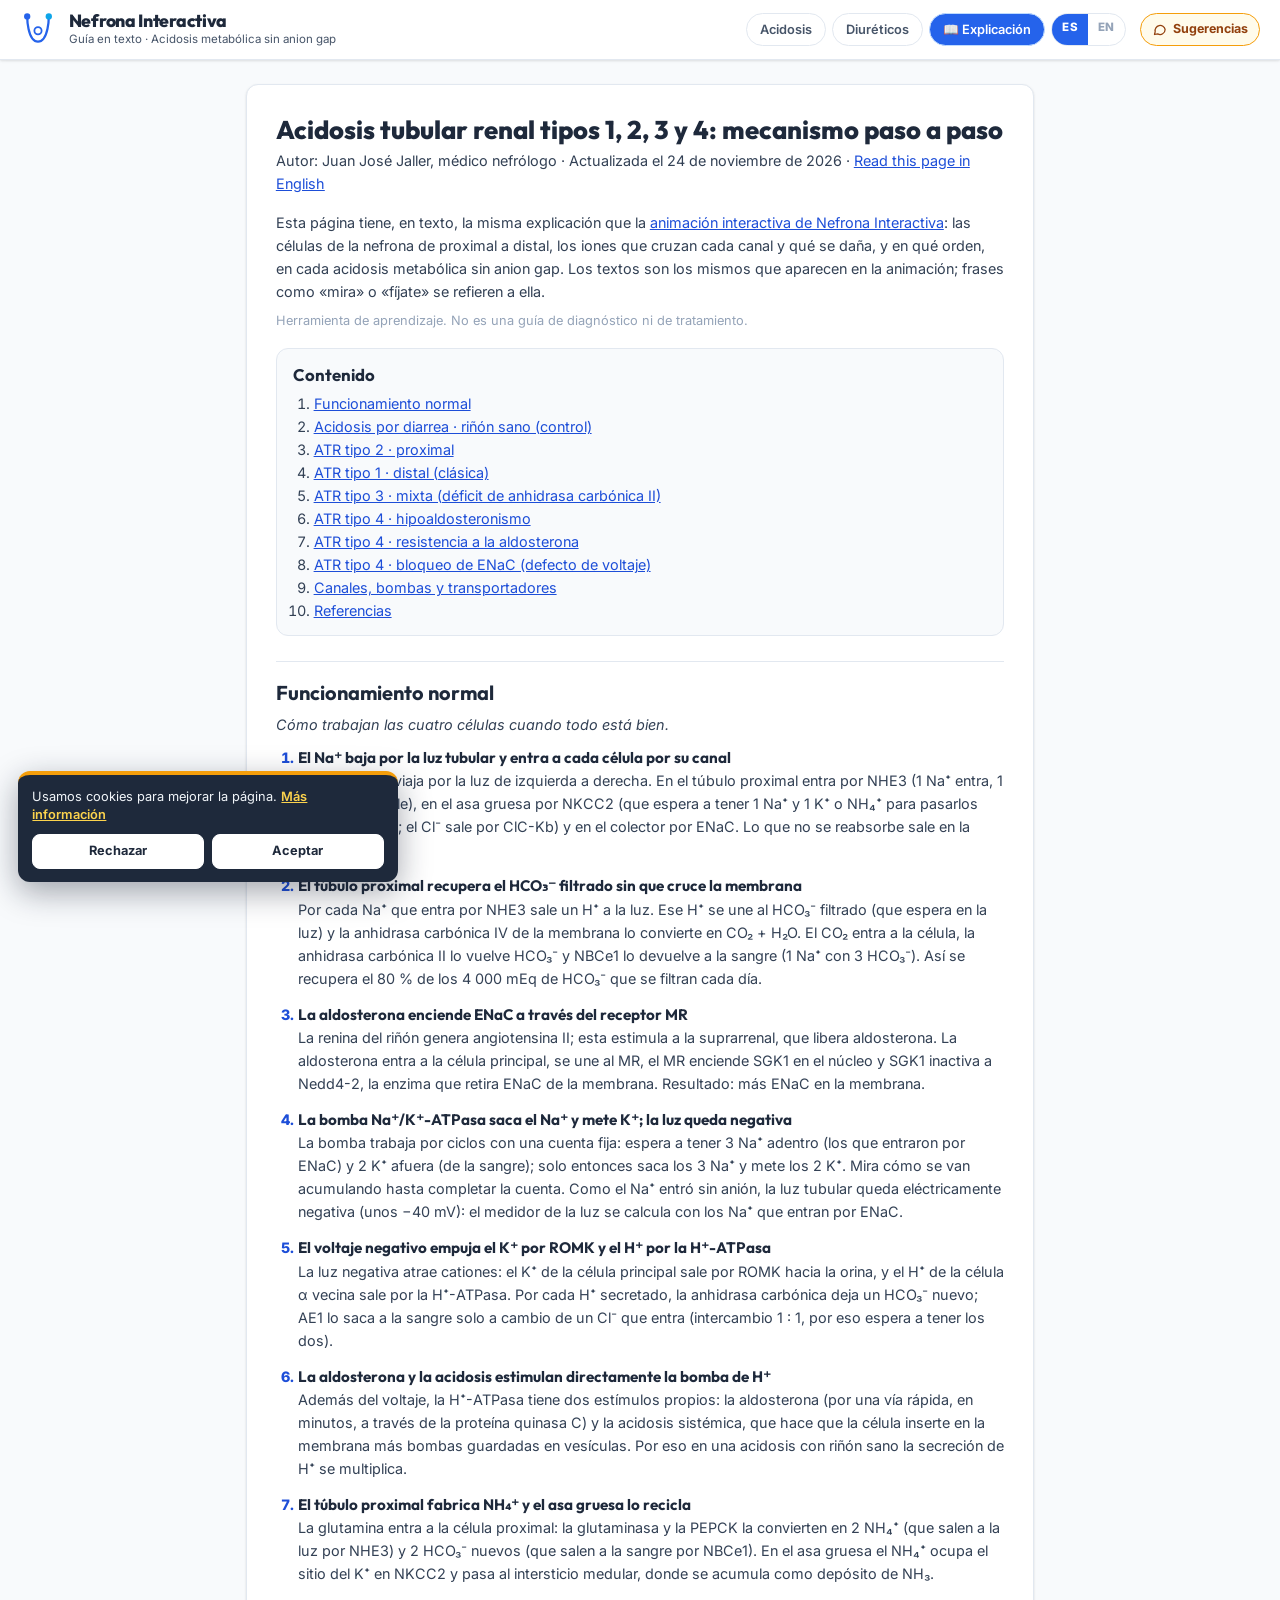
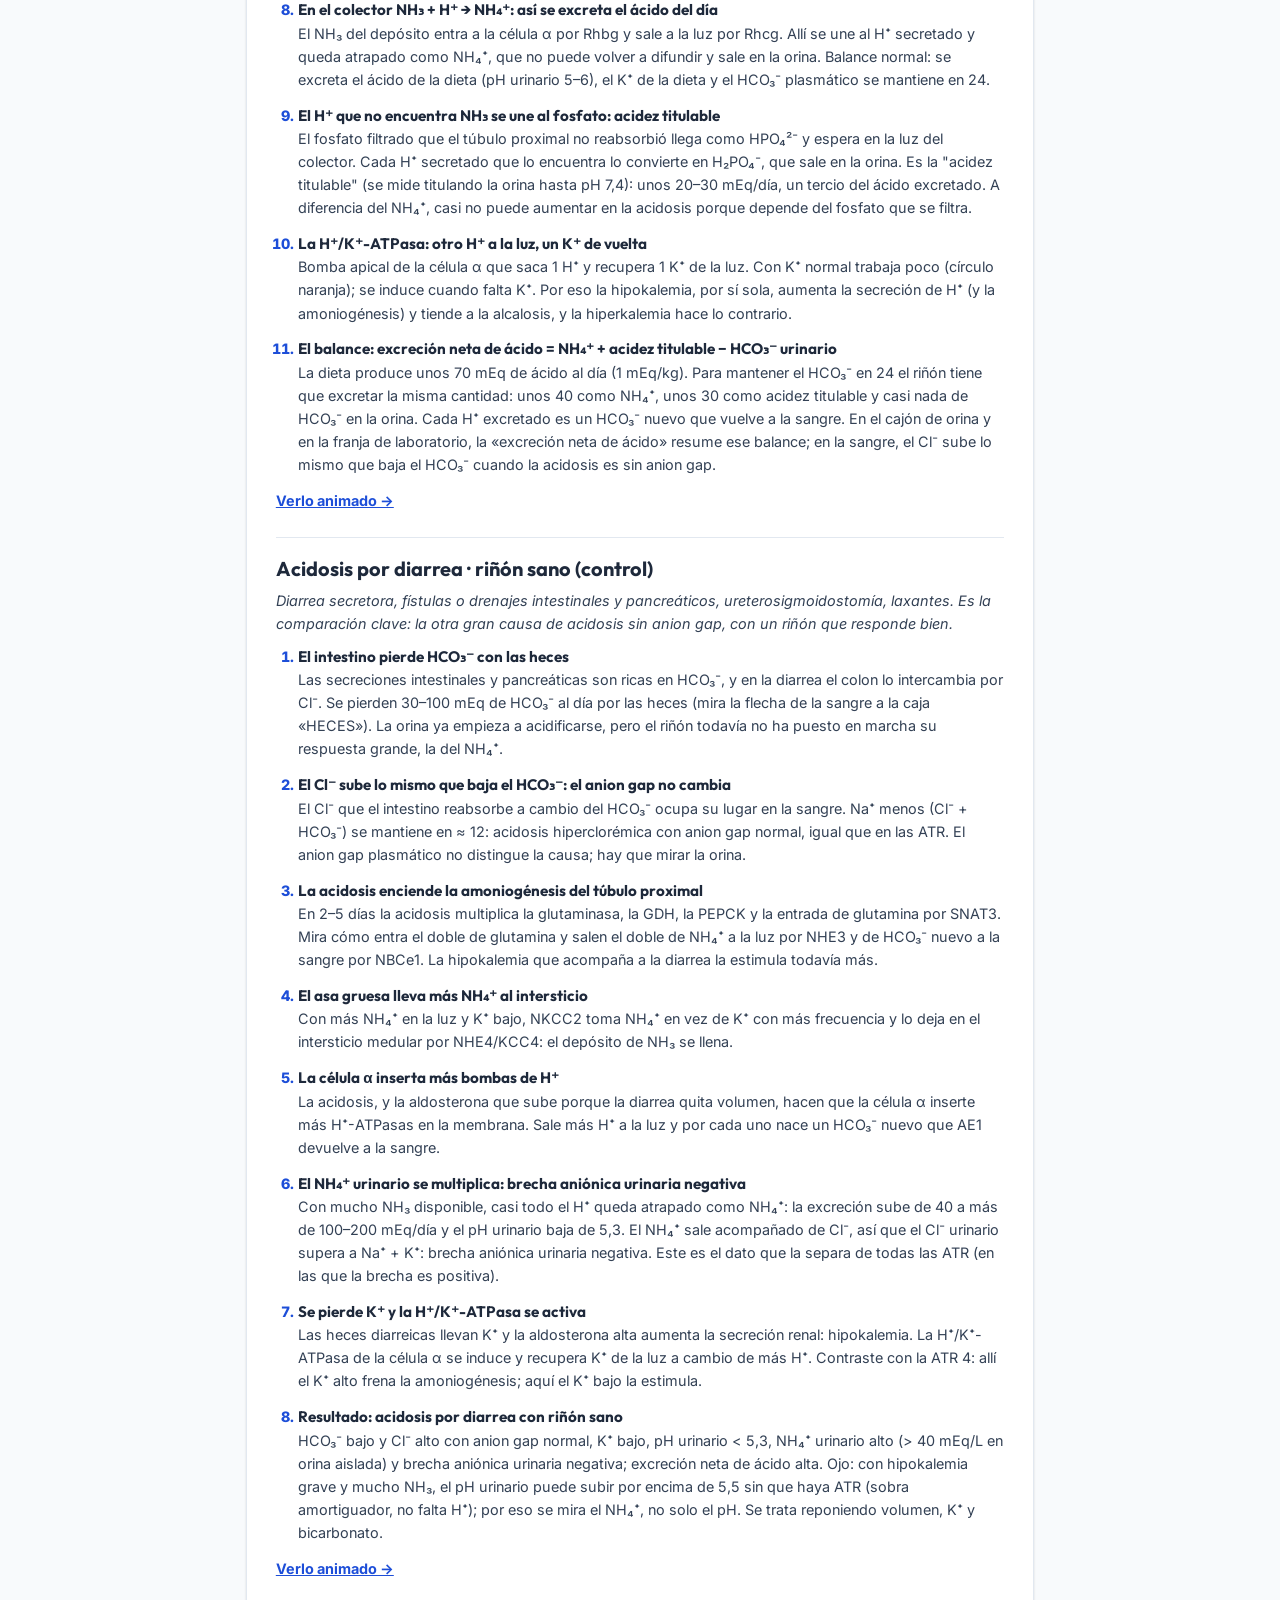
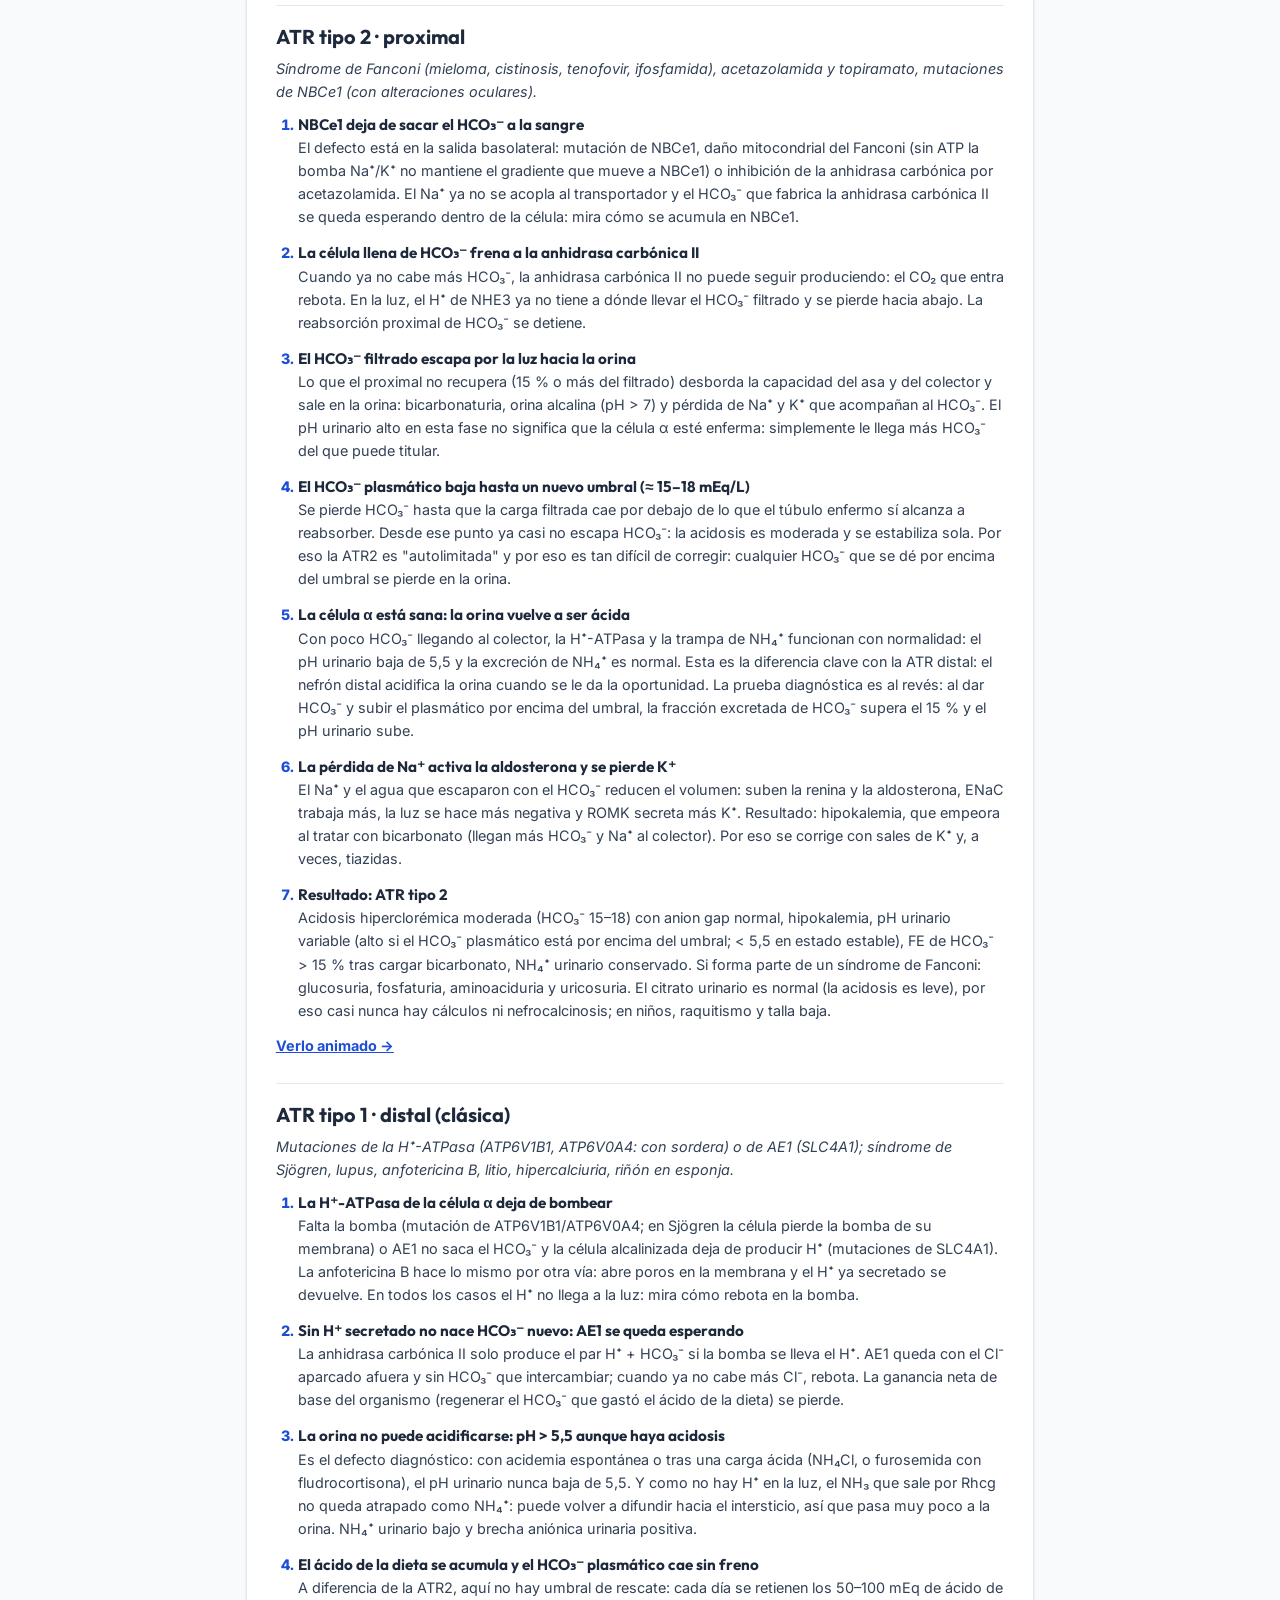
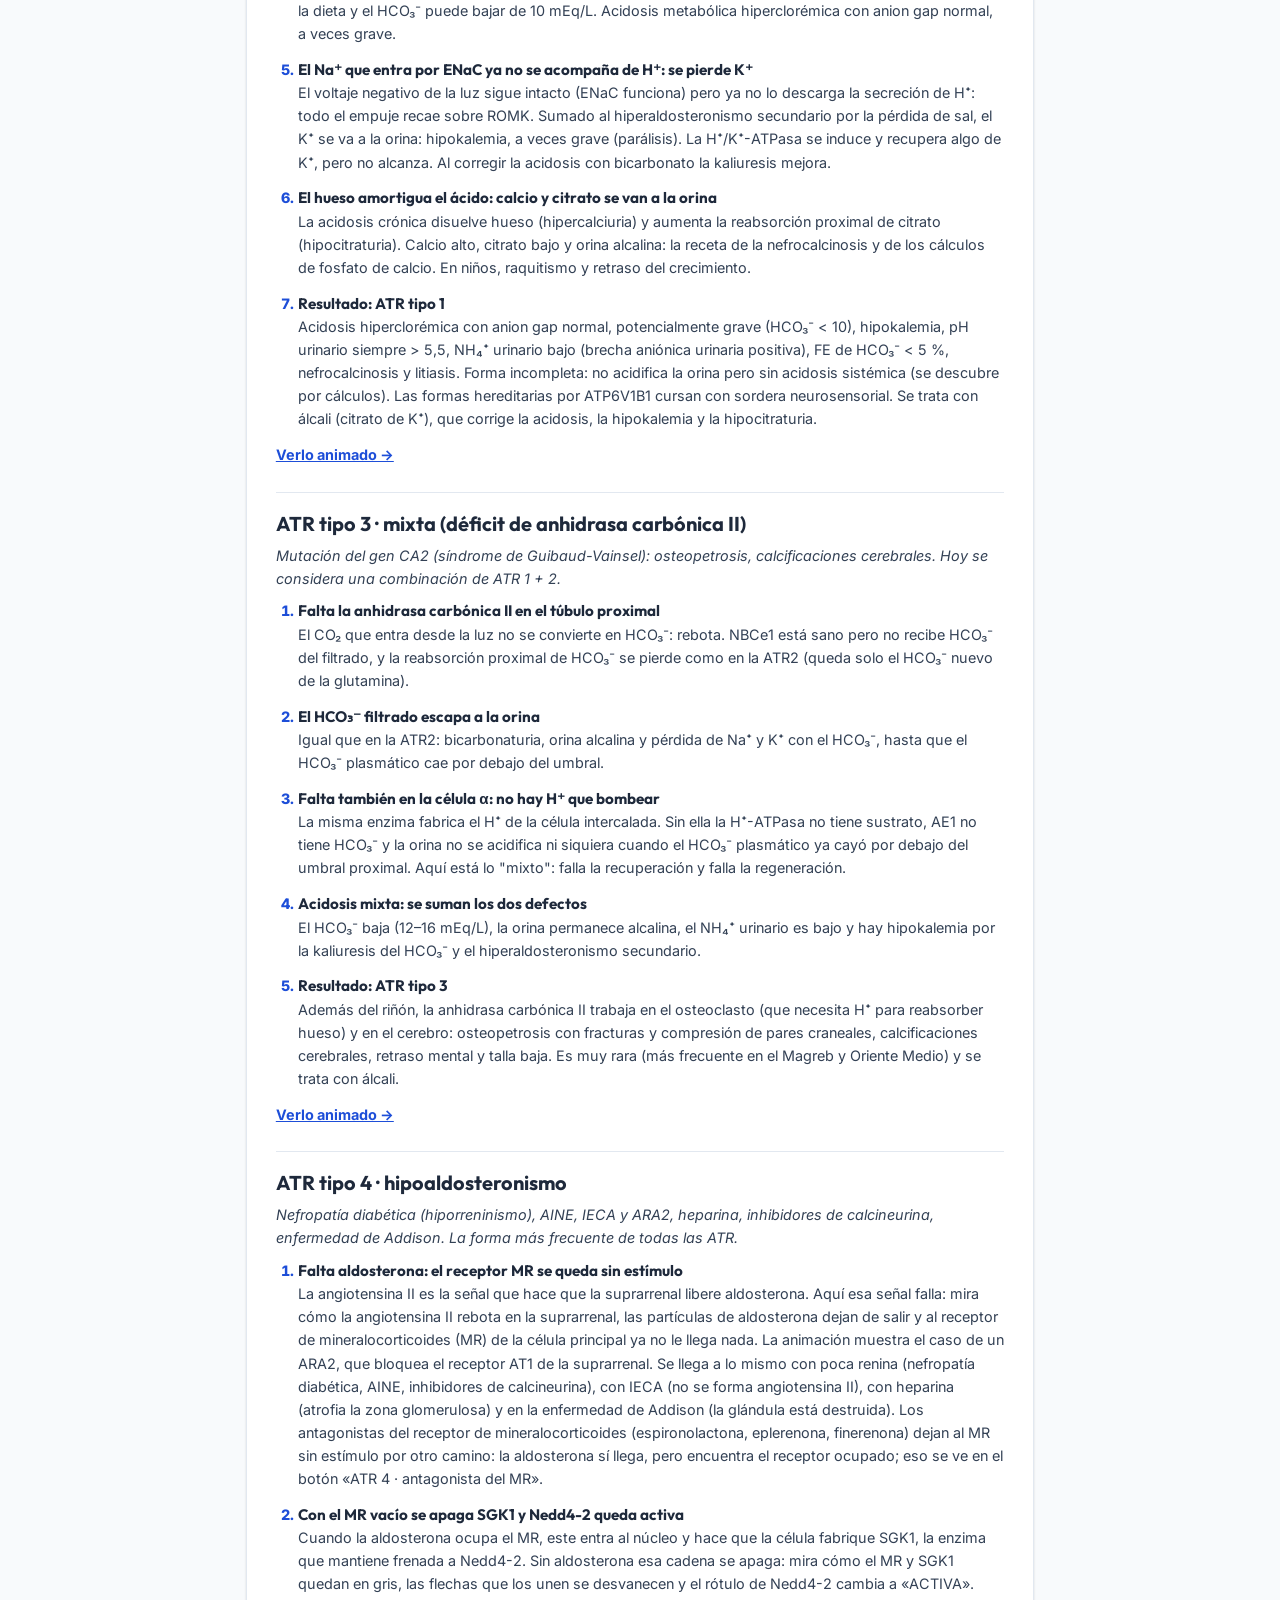
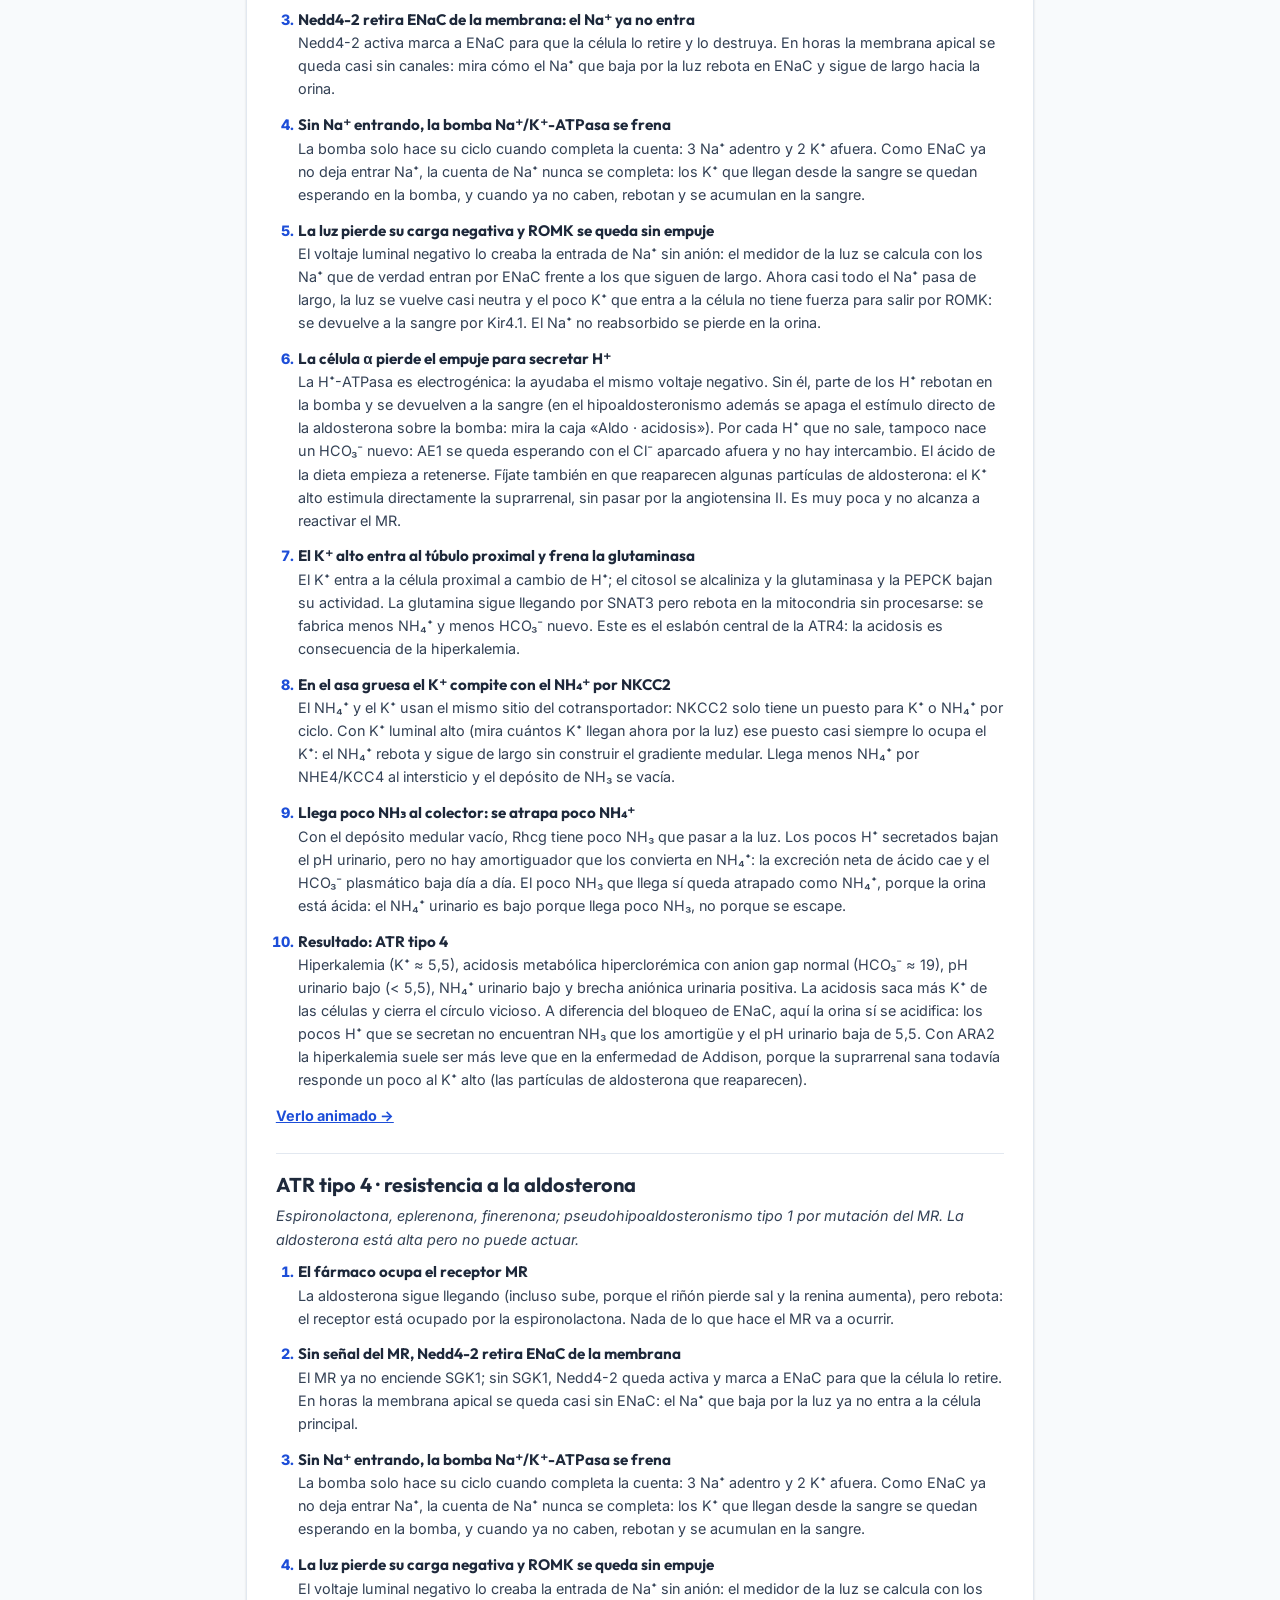
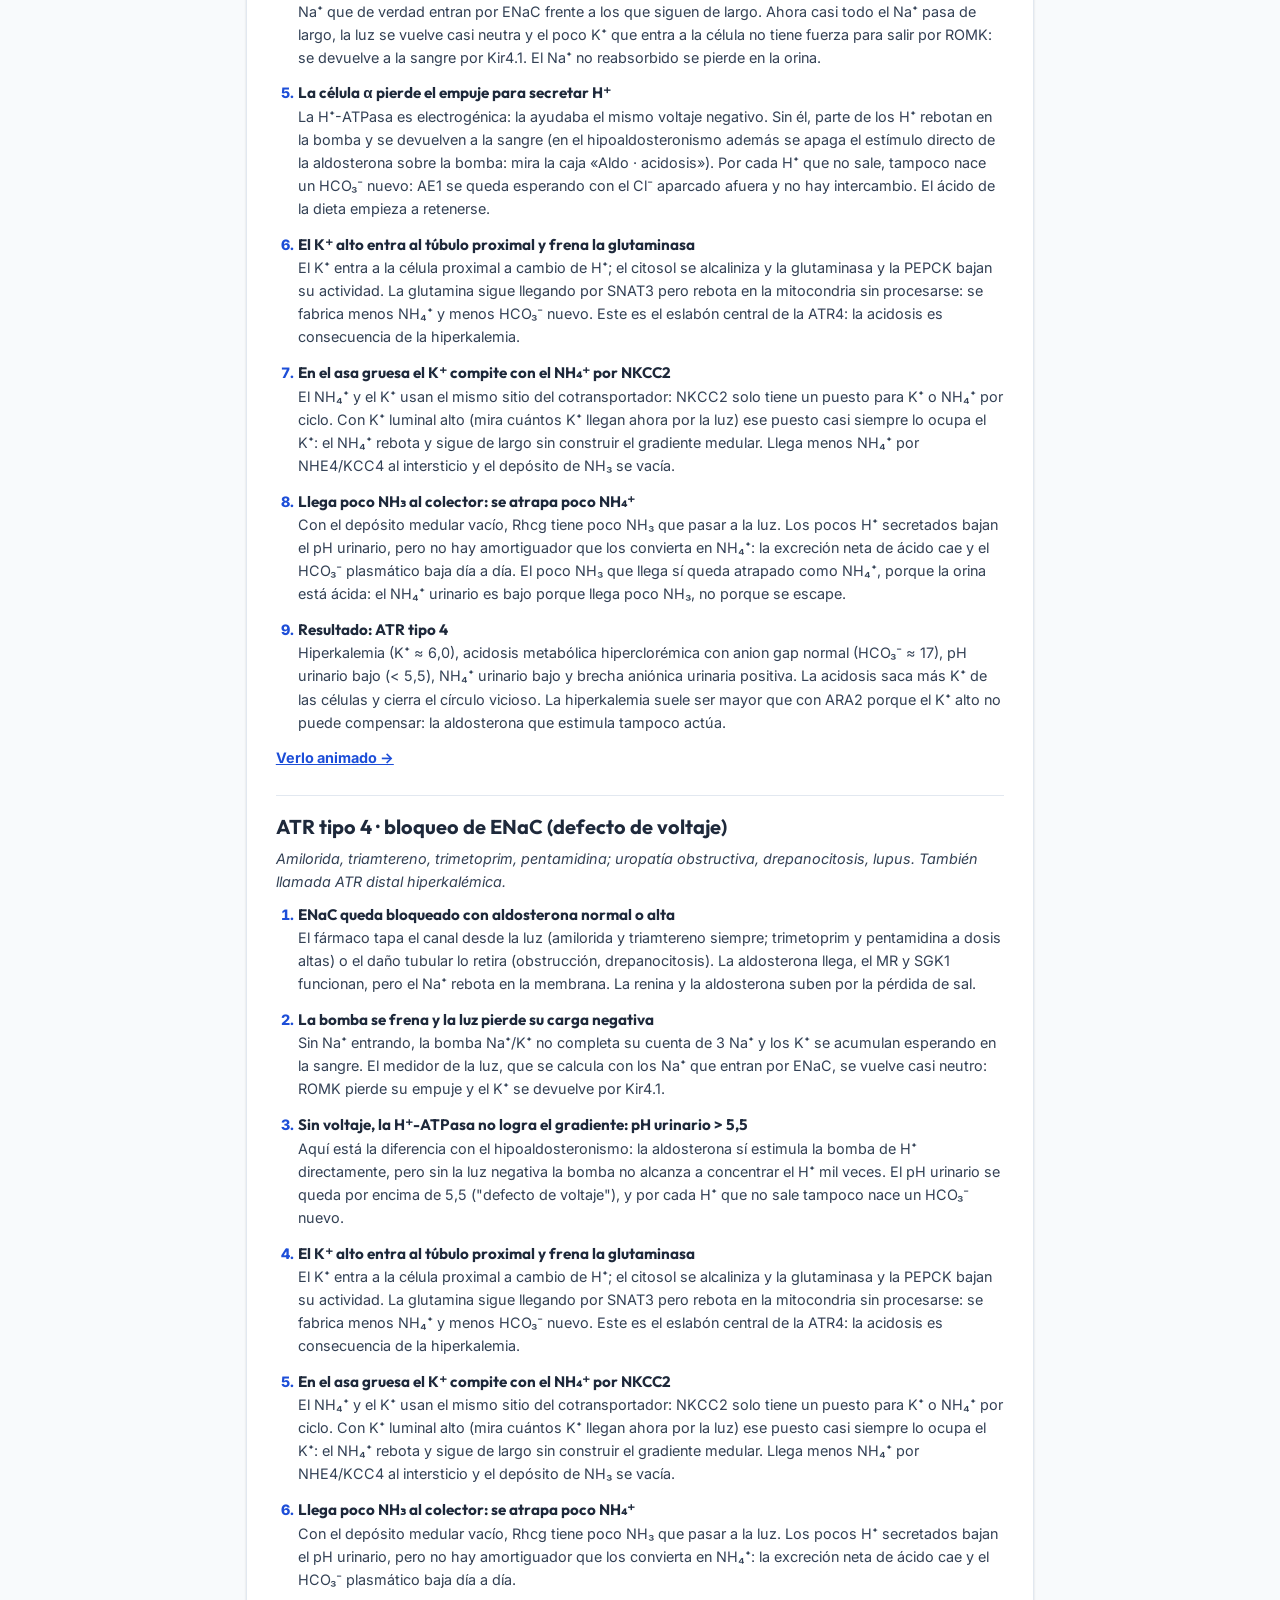
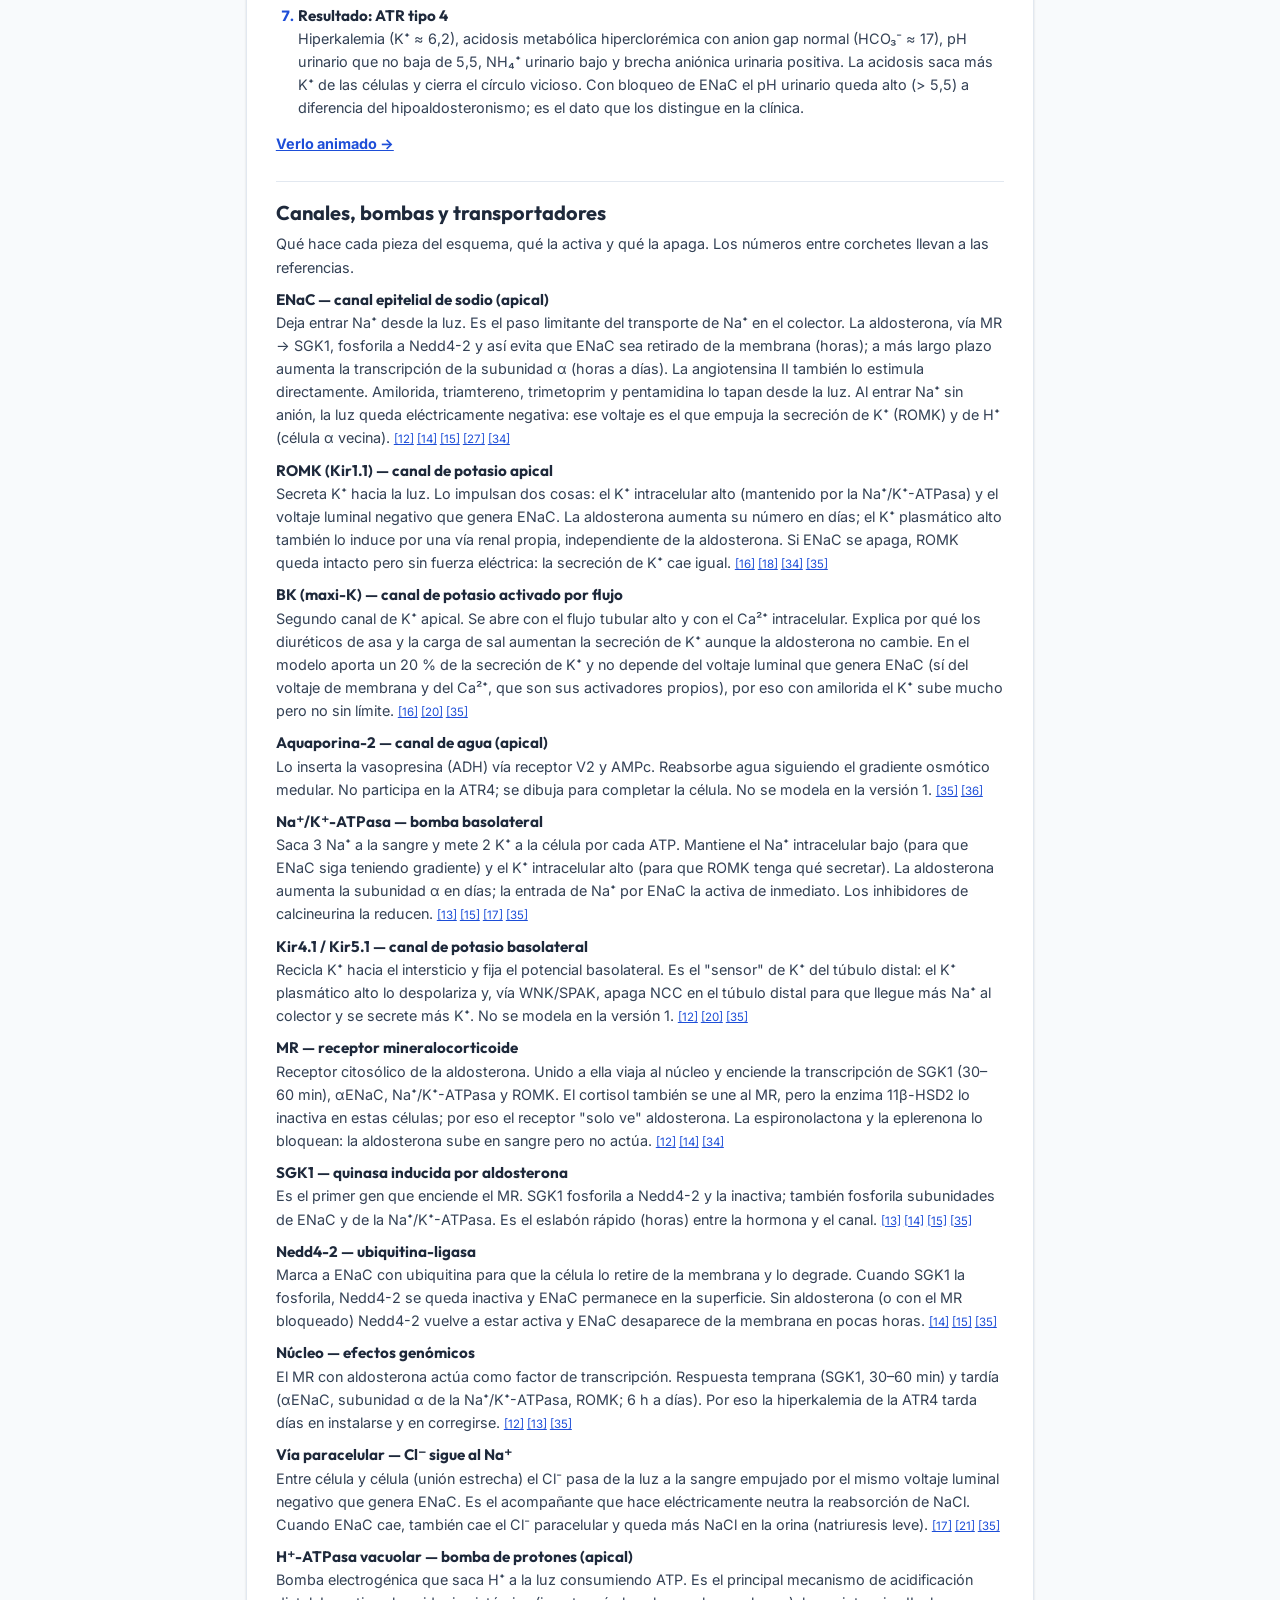
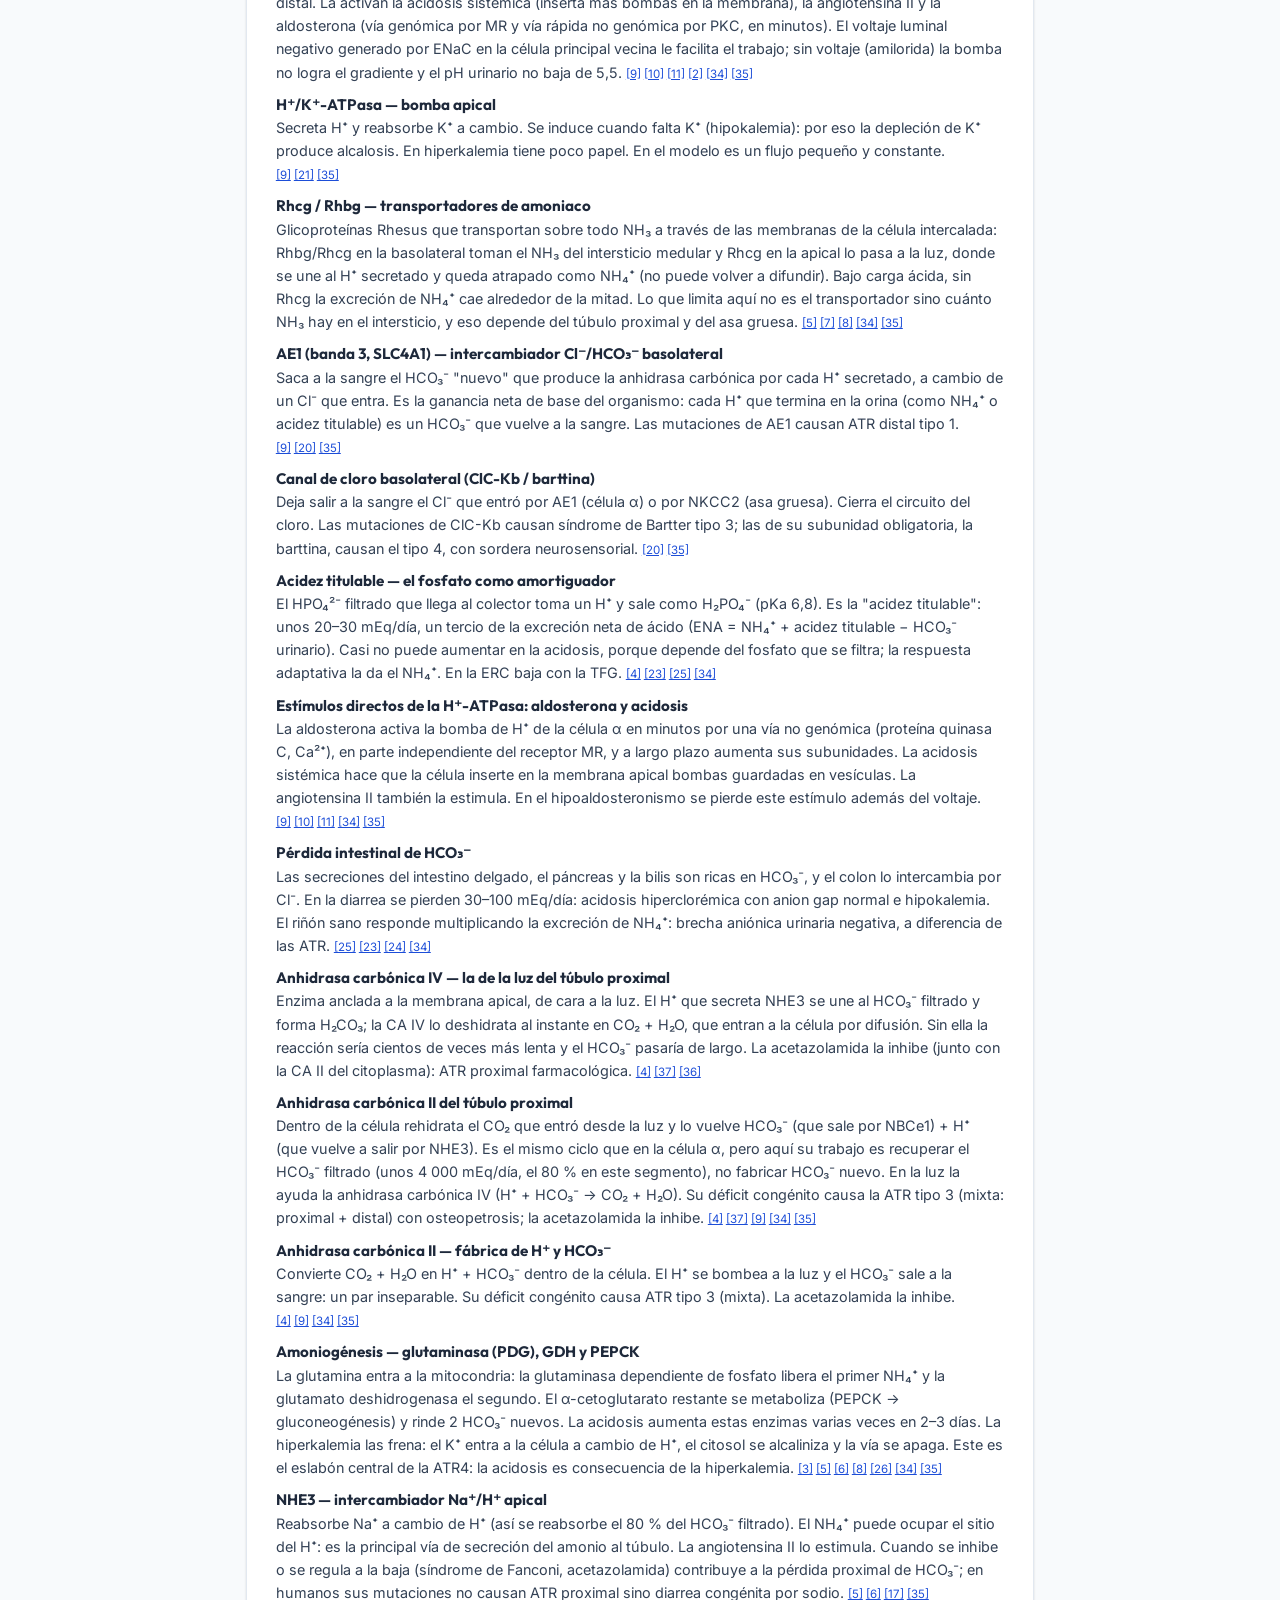
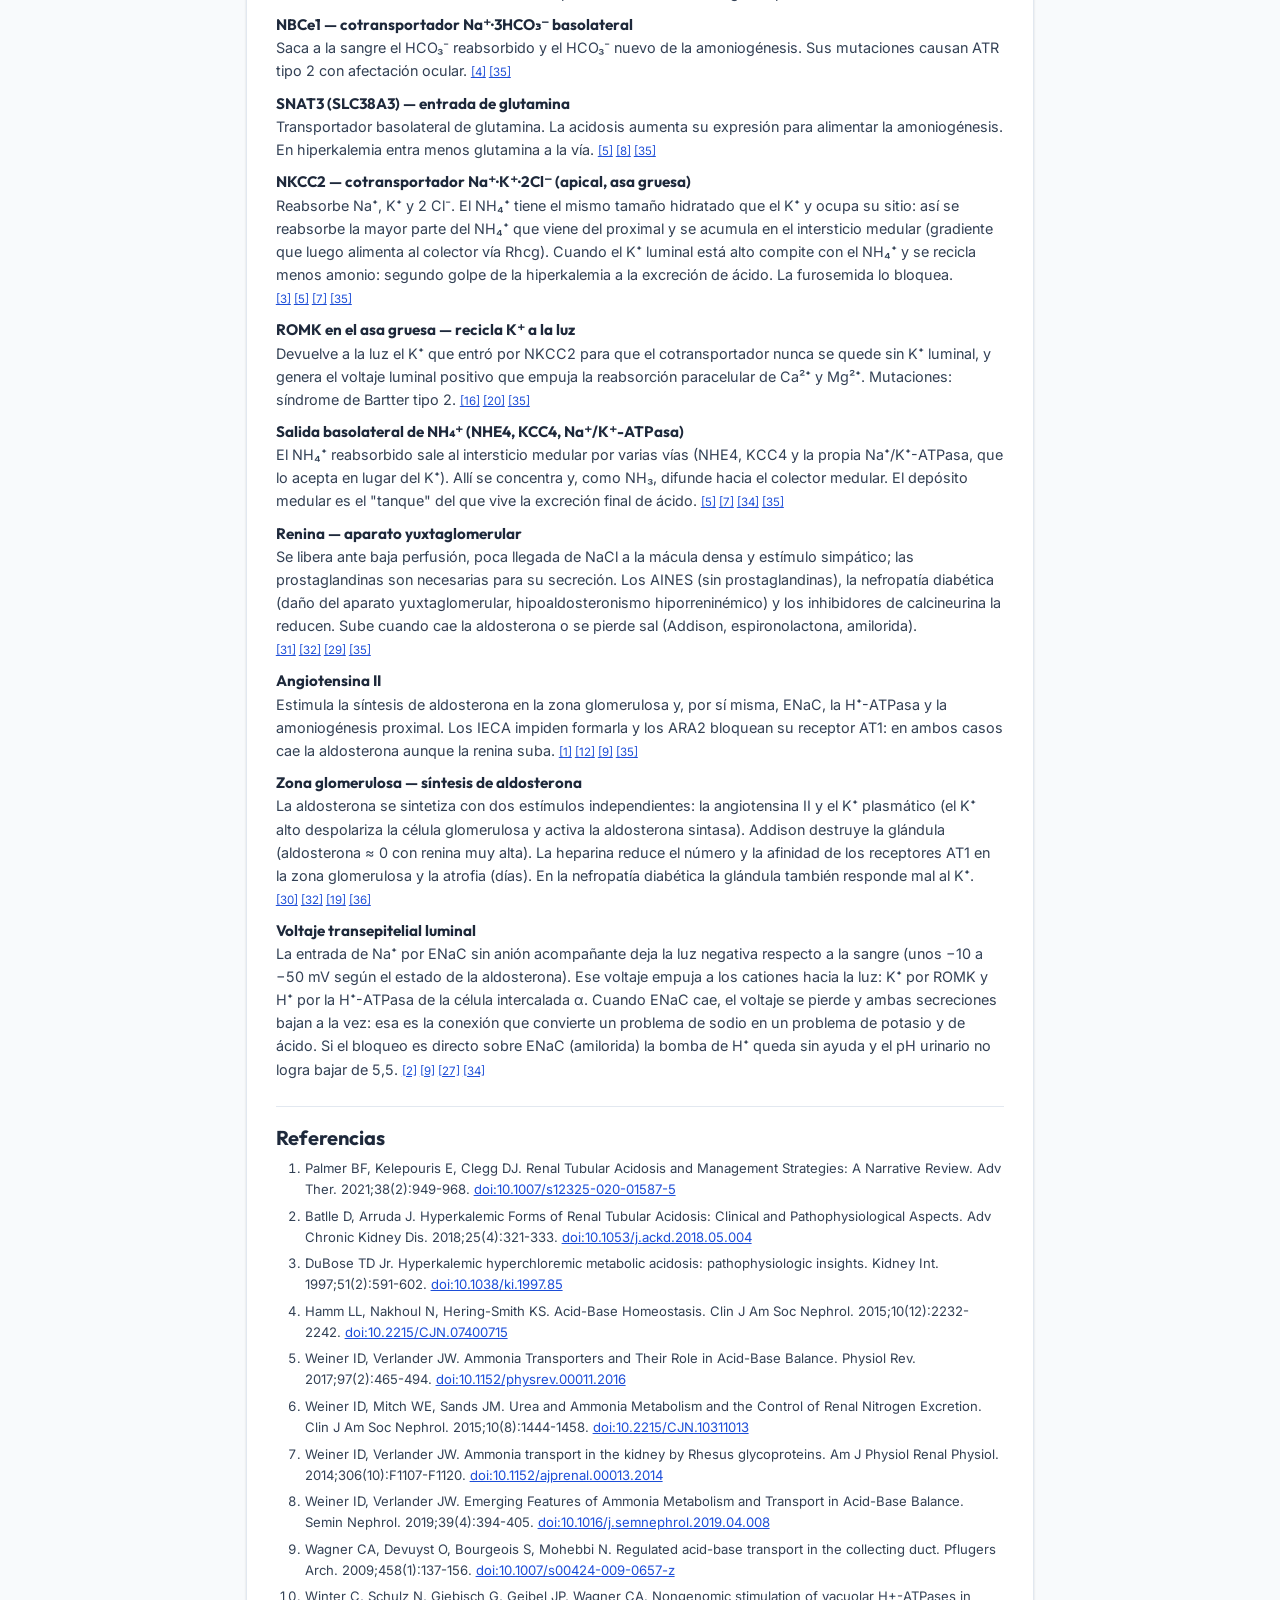
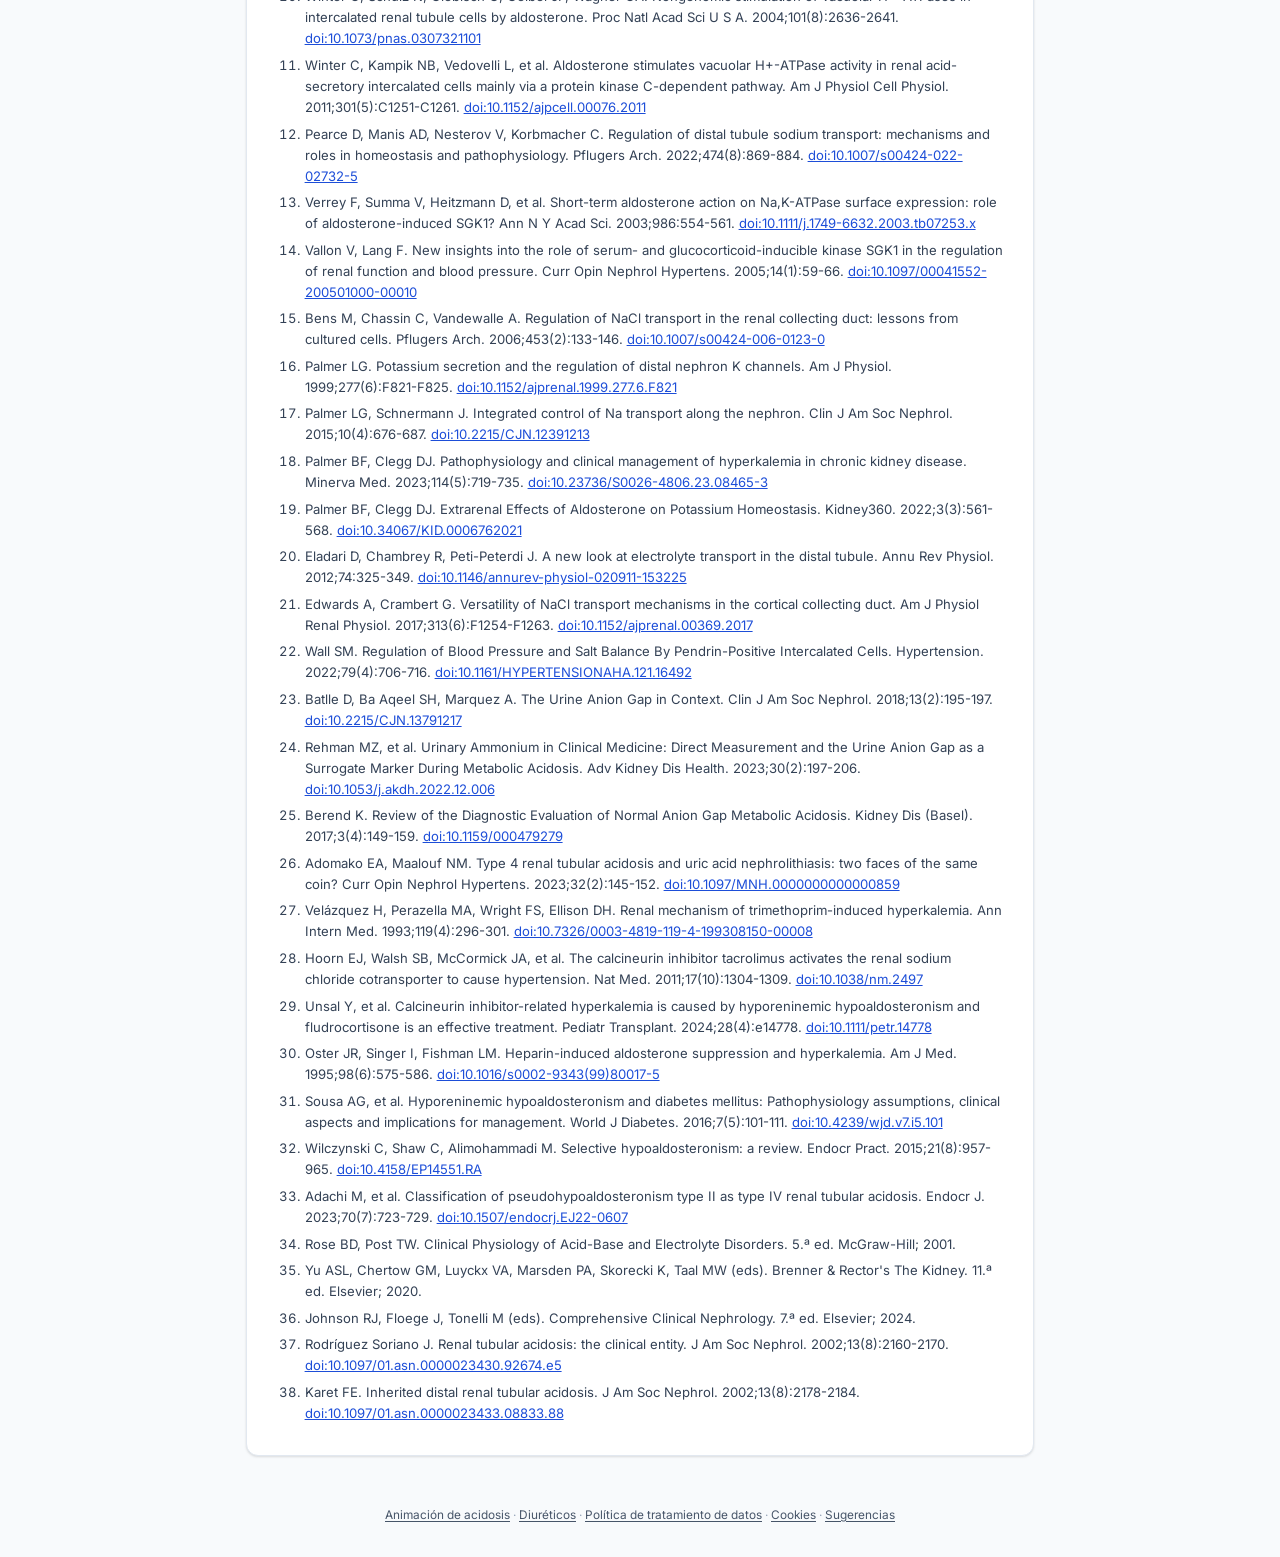
==== acidosis-tubular-renal.html @ 181301b8 "SEO y lectura por IA: guías en texto (ES/EN), robots, sitemap, llms.txt, datos estructurados y botón" ====
<!DOCTYPE html>
<html lang="es" data-lang-fijo="es">
<head>
  <meta charset="UTF-8" />
  <meta name="viewport" content="width=device-width, initial-scale=1.0" />
  <!-- GENERADA por tools/generar-guia.js a partir de js/atr.js, js/refs.js y js/acidosis-en.js. No editar a mano. -->
  <title>Acidosis tubular renal tipos 1, 2, 3 y 4: mecanismo paso a paso — Nefrona Interactiva</title>
  <meta name="description" content="Explicación en texto, paso a paso, de la acidosis metabólica sin anion gap: cómo acidifica la orina la nefrona normal y qué se daña, y en qué orden, en la diarrea y en la acidosis tubular renal tipos 1, 2, 3 y 4. Con referencias." />
  <link rel="canonical" href="https://nefrona-interactiva.com/acidosis-tubular-renal.html" />
  <link rel="alternate" hreflang="es" href="https://nefrona-interactiva.com/acidosis-tubular-renal.html" />
  <link rel="alternate" hreflang="en" href="https://nefrona-interactiva.com/renal-tubular-acidosis.html" />
  <link rel="alternate" hreflang="x-default" href="https://nefrona-interactiva.com/renal-tubular-acidosis.html" />
  <meta property="og:type" content="article" />
  <meta property="og:site_name" content="Nefrona Interactiva" />
  <meta property="og:title" content="Acidosis tubular renal tipos 1, 2, 3 y 4: mecanismo paso a paso" />
  <meta property="og:description" content="Explicación en texto, paso a paso, de la acidosis metabólica sin anion gap: cómo acidifica la orina la nefrona normal y qué se daña, y en qué orden, en la diarrea y en la acidosis tubular renal tipos 1, 2, 3 y 4. Con referencias." />
  <meta property="og:url" content="https://nefrona-interactiva.com/acidosis-tubular-renal.html" />
  <meta property="og:locale" content="es_CO" />
  <meta property="og:image" content="https://nefrona-interactiva.com/img/og.png" />
  <meta property="og:image:width" content="1200" />
  <meta property="og:image:height" content="630" />
  <meta name="twitter:card" content="summary_large_image" />
  <link rel="icon" href="img/icono.svg" type="image/svg+xml" />
  <link rel="preconnect" href="https://fonts.googleapis.com" />
  <link rel="preconnect" href="https://fonts.gstatic.com" crossorigin />
  <link href="https://fonts.googleapis.com/css2?family=Inter:wght@400;500;600;700;800&family=Outfit:wght@500;600;700;800&display=swap" rel="stylesheet" />
  <link rel="stylesheet" href="style.css?v=24" />
  <script type="application/ld+json">{"@context":"https://schema.org","@type":["MedicalWebPage","LearningResource"],"@id":"https://nefrona-interactiva.com/acidosis-tubular-renal.html","url":"https://nefrona-interactiva.com/acidosis-tubular-renal.html","name":"Acidosis tubular renal tipos 1, 2, 3 y 4: mecanismo paso a paso","headline":"Acidosis tubular renal tipos 1, 2, 3 y 4: mecanismo paso a paso","description":"Explicación en texto, paso a paso, de la acidosis metabólica sin anion gap: cómo acidifica la orina la nefrona normal y qué se daña, y en qué orden, en la diarrea y en la acidosis tubular renal tipos 1, 2, 3 y 4. Con referencias.","inLanguage":"es","datePublished":"2026-11-24","dateModified":"2026-11-24","isAccessibleForFree":true,"learningResourceType":"Explicación paso a paso","educationalLevel":"Estudiantes de medicina, residentes y médicos","audience":{"@type":"MedicalAudience","audienceType":"Clinician"},"about":[{"@type":"MedicalCondition","name":"Acidosis tubular renal"},{"@type":"MedicalCondition","name":"Acidosis metabólica sin anion gap"}],"author":{"@type":"Person","name":"Juan José Jaller","jobTitle":"Médico nefrólogo","medicalSpecialty":"Nephrology","url":"https://www.instagram.com/kidneyedu/"},"publisher":{"@type":"Organization","name":"Nefrona Interactiva","url":"https://nefrona-interactiva.com/"},"isPartOf":{"@type":"WebSite","name":"Nefrona Interactiva","url":"https://nefrona-interactiva.com/"},"image":"https://nefrona-interactiva.com/img/og.png","hasPart":[{"@type":"WebPageElement","name":"Funcionamiento normal","url":"https://nefrona-interactiva.com/acidosis-tubular-renal.html#normal"},{"@type":"WebPageElement","name":"Acidosis por diarrea · riñón sano (control)","url":"https://nefrona-interactiva.com/acidosis-tubular-renal.html#diarrea"},{"@type":"WebPageElement","name":"ATR tipo 2 · proximal","url":"https://nefrona-interactiva.com/acidosis-tubular-renal.html#atr2"},{"@type":"WebPageElement","name":"ATR tipo 1 · distal (clásica)","url":"https://nefrona-interactiva.com/acidosis-tubular-renal.html#atr1"},{"@type":"WebPageElement","name":"ATR tipo 3 · mixta (déficit de anhidrasa carbónica II)","url":"https://nefrona-interactiva.com/acidosis-tubular-renal.html#atr3"},{"@type":"WebPageElement","name":"ATR tipo 4 · hipoaldosteronismo","url":"https://nefrona-interactiva.com/acidosis-tubular-renal.html#atr4h"},{"@type":"WebPageElement","name":"ATR tipo 4 · resistencia a la aldosterona","url":"https://nefrona-interactiva.com/acidosis-tubular-renal.html#atr4r"},{"@type":"WebPageElement","name":"ATR tipo 4 · bloqueo de ENaC (defecto de voltaje)","url":"https://nefrona-interactiva.com/acidosis-tubular-renal.html#atr4v"}],"citation":["https://doi.org/10.1007/s12325-020-01587-5","https://doi.org/10.1053/j.ackd.2018.05.004","https://doi.org/10.1038/ki.1997.85","https://doi.org/10.2215/CJN.07400715","https://doi.org/10.1152/physrev.00011.2016","https://doi.org/10.2215/CJN.10311013","https://doi.org/10.1152/ajprenal.00013.2014","https://doi.org/10.1016/j.semnephrol.2019.04.008","https://doi.org/10.1007/s00424-009-0657-z","https://doi.org/10.1073/pnas.0307321101","https://doi.org/10.1152/ajpcell.00076.2011","https://doi.org/10.1007/s00424-022-02732-5","https://doi.org/10.1111/j.1749-6632.2003.tb07253.x","https://doi.org/10.1097/00041552-200501000-00010","https://doi.org/10.1007/s00424-006-0123-0","https://doi.org/10.1152/ajprenal.1999.277.6.F821","https://doi.org/10.2215/CJN.12391213","https://doi.org/10.23736/S0026-4806.23.08465-3","https://doi.org/10.34067/KID.0006762021","https://doi.org/10.1146/annurev-physiol-020911-153225","https://doi.org/10.1152/ajprenal.00369.2017","https://doi.org/10.1161/HYPERTENSIONAHA.121.16492","https://doi.org/10.2215/CJN.13791217","https://doi.org/10.1053/j.akdh.2022.12.006","https://doi.org/10.1159/000479279","https://doi.org/10.1097/MNH.0000000000000859","https://doi.org/10.7326/0003-4819-119-4-199308150-00008","https://doi.org/10.1038/nm.2497","https://doi.org/10.1111/petr.14778","https://doi.org/10.1016/s0002-9343(99)80017-5","https://doi.org/10.4239/wjd.v7.i5.101","https://doi.org/10.4158/EP14551.RA","https://doi.org/10.1507/endocrj.EJ22-0607","Rose BD, Post TW. Clinical Physiology of Acid-Base and Electrolyte Disorders. 5.ª ed. McGraw-Hill; 2001.","Yu ASL, Chertow GM, Luyckx VA, Marsden PA, Skorecki K, Taal MW (eds). Brenner & Rector's The Kidney. 11.ª ed. Elsevier; 2020.","Johnson RJ, Floege J, Tonelli M (eds). Comprehensive Clinical Nephrology. 7.ª ed. Elsevier; 2024.","https://doi.org/10.1097/01.asn.0000023430.92674.e5","https://doi.org/10.1097/01.asn.0000023433.08833.88"]}</script>
</head>
<body>

<header class="site-header">
  <div class="header-inner">
    <a class="logo" href="index.html">
      <svg class="logo-icon" viewBox="0 0 40 40" fill="none" aria-hidden="true">
        <path d="M8 6 C8 6 8 34 20 34 C32 34 32 6 32 6" stroke="#2563eb" stroke-width="2.5" stroke-linecap="round"/>
        <circle cx="8" cy="6" r="3.5" fill="#2563eb"/><circle cx="32" cy="6" r="3.5" fill="#0ea5e9"/>
        <circle cx="20" cy="22" r="4" fill="#fff" stroke="#2563eb" stroke-width="2"/>
      </svg>
      <div>
        <div class="logo-title">Nefrona Interactiva</div>
        <div class="logo-sub">Guía en texto · Acidosis metabólica sin anion gap</div>
      </div>
    </a>
    <nav class="header-right nav">
      <a class="nav-link" href="index.html">Acidosis</a>
      <a class="nav-link" href="diureticos.html">Diuréticos</a>
      <a class="nav-link nav-expl activo" href="acidosis-tubular-renal.html" aria-current="page">Explicación</a>
      <div class="lang-switch" role="group" title="Idioma / Language">
        <a class="gt-lang activo" href="acidosis-tubular-renal.html" hreflang="es" lang="es">ES</a>
        <a class="gt-lang" href="renal-tubular-acidosis.html" hreflang="en" lang="en">EN</a>
      </div>
    </nav>
  </div>
</header>

<main class="pv-main gt-main">
  <article class="card pv-card gt">
    <h1 class="pv-titulo">Acidosis tubular renal tipos 1, 2, 3 y 4: mecanismo paso a paso</h1>
    <p class="pv-fecha">Autor: Juan José Jaller, médico nefrólogo · Actualizada el <time datetime="2026-11-24">24 de noviembre de 2026</time> · <a href="renal-tubular-acidosis.html" hreflang="en">Read this page in English</a></p>
    <p>Esta página tiene, en texto, la misma explicación que la <a href="index.html">animación interactiva de Nefrona Interactiva</a>: las células de la nefrona de proximal a distal, los iones que cruzan cada canal y qué se daña, y en qué orden, en cada acidosis metabólica sin anion gap. Los textos son los mismos que aparecen en la animación; frases como «mira» o «fíjate» se refieren a ella.</p>
    <p class="gt-aviso">Herramienta de aprendizaje. No es una guía de diagnóstico ni de tratamiento.</p>

    <nav class="gt-indice" aria-label="Contenido">
      <h2>Contenido</h2>
      <ol>
        <li><a href="#normal">Funcionamiento normal</a></li>
        <li><a href="#diarrea">Acidosis por diarrea · riñón sano (control)</a></li>
        <li><a href="#atr2">ATR tipo 2 · proximal</a></li>
        <li><a href="#atr1">ATR tipo 1 · distal (clásica)</a></li>
        <li><a href="#atr3">ATR tipo 3 · mixta (déficit de anhidrasa carbónica II)</a></li>
        <li><a href="#atr4h">ATR tipo 4 · hipoaldosteronismo</a></li>
        <li><a href="#atr4r">ATR tipo 4 · resistencia a la aldosterona</a></li>
        <li><a href="#atr4v">ATR tipo 4 · bloqueo de ENaC (defecto de voltaje)</a></li>
        <li><a href="#piezas">Canales, bombas y transportadores</a></li>
        <li><a href="#referencias">Referencias</a></li>
      </ol>
    </nav>

    <section id="normal">
      <h2>Funcionamiento normal</h2>
      <p class="gt-causas">Cómo trabajan las cuatro células cuando todo está bien.</p>
      <ol class="gt-pasos">
        <li><h3>El Na⁺ baja por la luz tubular y entra a cada célula por su canal</h3><p>El Na⁺ filtrado viaja por la luz de izquierda a derecha. En el túbulo proximal entra por NHE3 (1 Na⁺ entra, 1 H⁺ o 1 NH₄⁺ sale), en el asa gruesa por NKCC2 (que espera a tener 1 Na⁺ y 1 K⁺ o NH₄⁺ para pasarlos junto con 2 Cl⁻; el Cl⁻ sale por ClC-Kb) y en el colector por ENaC. Lo que no se reabsorbe sale en la orina.</p></li>
        <li><h3>El túbulo proximal recupera el HCO₃⁻ filtrado sin que cruce la membrana</h3><p>Por cada Na⁺ que entra por NHE3 sale un H⁺ a la luz. Ese H⁺ se une al HCO₃⁻ filtrado (que espera en la luz) y la anhidrasa carbónica IV de la membrana lo convierte en CO₂ + H₂O. El CO₂ entra a la célula, la anhidrasa carbónica II lo vuelve HCO₃⁻ y NBCe1 lo devuelve a la sangre (1 Na⁺ con 3 HCO₃⁻). Así se recupera el 80 % de los 4 000 mEq de HCO₃⁻ que se filtran cada día.</p></li>
        <li><h3>La aldosterona enciende ENaC a través del receptor MR</h3><p>La renina del riñón genera angiotensina II; esta estimula a la suprarrenal, que libera aldosterona. La aldosterona entra a la célula principal, se une al MR, el MR enciende SGK1 en el núcleo y SGK1 inactiva a Nedd4-2, la enzima que retira ENaC de la membrana. Resultado: más ENaC en la membrana.</p></li>
        <li><h3>La bomba Na⁺/K⁺-ATPasa saca el Na⁺ y mete K⁺; la luz queda negativa</h3><p>La bomba trabaja por ciclos con una cuenta fija: espera a tener 3 Na⁺ adentro (los que entraron por ENaC) y 2 K⁺ afuera (de la sangre); solo entonces saca los 3 Na⁺ y mete los 2 K⁺. Mira cómo se van acumulando hasta completar la cuenta. Como el Na⁺ entró sin anión, la luz tubular queda eléctricamente negativa (unos −40 mV): el medidor de la luz se calcula con los Na⁺ que entran por ENaC.</p></li>
        <li><h3>El voltaje negativo empuja el K⁺ por ROMK y el H⁺ por la H⁺-ATPasa</h3><p>La luz negativa atrae cationes: el K⁺ de la célula principal sale por ROMK hacia la orina, y el H⁺ de la célula α vecina sale por la H⁺-ATPasa. Por cada H⁺ secretado, la anhidrasa carbónica deja un HCO₃⁻ nuevo; AE1 lo saca a la sangre solo a cambio de un Cl⁻ que entra (intercambio 1 : 1, por eso espera a tener los dos).</p></li>
        <li><h3>La aldosterona y la acidosis estimulan directamente la bomba de H⁺</h3><p>Además del voltaje, la H⁺-ATPasa tiene dos estímulos propios: la aldosterona (por una vía rápida, en minutos, a través de la proteína quinasa C) y la acidosis sistémica, que hace que la célula inserte en la membrana más bombas guardadas en vesículas. Por eso en una acidosis con riñón sano la secreción de H⁺ se multiplica.</p></li>
        <li><h3>El túbulo proximal fabrica NH₄⁺ y el asa gruesa lo recicla</h3><p>La glutamina entra a la célula proximal: la glutaminasa y la PEPCK la convierten en 2 NH₄⁺ (que salen a la luz por NHE3) y 2 HCO₃⁻ nuevos (que salen a la sangre por NBCe1). En el asa gruesa el NH₄⁺ ocupa el sitio del K⁺ en NKCC2 y pasa al intersticio medular, donde se acumula como depósito de NH₃.</p></li>
        <li><h3>En el colector NH₃ + H⁺ → NH₄⁺: así se excreta el ácido del día</h3><p>El NH₃ del depósito entra a la célula α por Rhbg y sale a la luz por Rhcg. Allí se une al H⁺ secretado y queda atrapado como NH₄⁺, que no puede volver a difundir y sale en la orina. Balance normal: se excreta el ácido de la dieta (pH urinario 5–6), el K⁺ de la dieta y el HCO₃⁻ plasmático se mantiene en 24.</p></li>
        <li><h3>El H⁺ que no encuentra NH₃ se une al fosfato: acidez titulable</h3><p>El fosfato filtrado que el túbulo proximal no reabsorbió llega como HPO₄²⁻ y espera en la luz del colector. Cada H⁺ secretado que lo encuentra lo convierte en H₂PO₄⁻, que sale en la orina. Es la "acidez titulable" (se mide titulando la orina hasta pH 7,4): unos 20–30 mEq/día, un tercio del ácido excretado. A diferencia del NH₄⁺, casi no puede aumentar en la acidosis porque depende del fosfato que se filtra.</p></li>
        <li><h3>La H⁺/K⁺-ATPasa: otro H⁺ a la luz, un K⁺ de vuelta</h3><p>Bomba apical de la célula α que saca 1 H⁺ y recupera 1 K⁺ de la luz. Con K⁺ normal trabaja poco (círculo naranja); se induce cuando falta K⁺. Por eso la hipokalemia, por sí sola, aumenta la secreción de H⁺ (y la amoniogénesis) y tiende a la alcalosis, y la hiperkalemia hace lo contrario.</p></li>
        <li><h3>El balance: excreción neta de ácido = NH₄⁺ + acidez titulable − HCO₃⁻ urinario</h3><p>La dieta produce unos 70 mEq de ácido al día (1 mEq/kg). Para mantener el HCO₃⁻ en 24 el riñón tiene que excretar la misma cantidad: unos 40 como NH₄⁺, unos 30 como acidez titulable y casi nada de HCO₃⁻ en la orina. Cada H⁺ excretado es un HCO₃⁻ nuevo que vuelve a la sangre. En el cajón de orina y en la franja de laboratorio, la «excreción neta de ácido» resume ese balance; en la sangre, el Cl⁻ sube lo mismo que baja el HCO₃⁻ cuando la acidosis es sin anion gap.</p></li>
      </ol>
      <p class="gt-ver"><a href="index.html?atr=normal">Verlo animado →</a></p>
    </section>

    <section id="diarrea">
      <h2>Acidosis por diarrea · riñón sano (control)</h2>
      <p class="gt-causas">Diarrea secretora, fístulas o drenajes intestinales y pancreáticos, ureterosigmoidostomía, laxantes. Es la comparación clave: la otra gran causa de acidosis sin anion gap, con un riñón que responde bien.</p>
      <ol class="gt-pasos">
        <li><h3>El intestino pierde HCO₃⁻ con las heces</h3><p>Las secreciones intestinales y pancreáticas son ricas en HCO₃⁻, y en la diarrea el colon lo intercambia por Cl⁻. Se pierden 30–100 mEq de HCO₃⁻ al día por las heces (mira la flecha de la sangre a la caja «HECES»). La orina ya empieza a acidificarse, pero el riñón todavía no ha puesto en marcha su respuesta grande, la del NH₄⁺.</p></li>
        <li><h3>El Cl⁻ sube lo mismo que baja el HCO₃⁻: el anion gap no cambia</h3><p>El Cl⁻ que el intestino reabsorbe a cambio del HCO₃⁻ ocupa su lugar en la sangre. Na⁺ menos (Cl⁻ + HCO₃⁻) se mantiene en ≈ 12: acidosis hiperclorémica con anion gap normal, igual que en las ATR. El anion gap plasmático no distingue la causa; hay que mirar la orina.</p></li>
        <li><h3>La acidosis enciende la amoniogénesis del túbulo proximal</h3><p>En 2–5 días la acidosis multiplica la glutaminasa, la GDH, la PEPCK y la entrada de glutamina por SNAT3. Mira cómo entra el doble de glutamina y salen el doble de NH₄⁺ a la luz por NHE3 y de HCO₃⁻ nuevo a la sangre por NBCe1. La hipokalemia que acompaña a la diarrea la estimula todavía más.</p></li>
        <li><h3>El asa gruesa lleva más NH₄⁺ al intersticio</h3><p>Con más NH₄⁺ en la luz y K⁺ bajo, NKCC2 toma NH₄⁺ en vez de K⁺ con más frecuencia y lo deja en el intersticio medular por NHE4/KCC4: el depósito de NH₃ se llena.</p></li>
        <li><h3>La célula α inserta más bombas de H⁺</h3><p>La acidosis, y la aldosterona que sube porque la diarrea quita volumen, hacen que la célula α inserte más H⁺-ATPasas en la membrana. Sale más H⁺ a la luz y por cada uno nace un HCO₃⁻ nuevo que AE1 devuelve a la sangre.</p></li>
        <li><h3>El NH₄⁺ urinario se multiplica: brecha aniónica urinaria negativa</h3><p>Con mucho NH₃ disponible, casi todo el H⁺ queda atrapado como NH₄⁺: la excreción sube de 40 a más de 100–200 mEq/día y el pH urinario baja de 5,3. El NH₄⁺ sale acompañado de Cl⁻, así que el Cl⁻ urinario supera a Na⁺ + K⁺: brecha aniónica urinaria negativa. Este es el dato que la separa de todas las ATR (en las que la brecha es positiva).</p></li>
        <li><h3>Se pierde K⁺ y la H⁺/K⁺-ATPasa se activa</h3><p>Las heces diarreicas llevan K⁺ y la aldosterona alta aumenta la secreción renal: hipokalemia. La H⁺/K⁺-ATPasa de la célula α se induce y recupera K⁺ de la luz a cambio de más H⁺. Contraste con la ATR 4: allí el K⁺ alto frena la amoniogénesis; aquí el K⁺ bajo la estimula.</p></li>
        <li><h3>Resultado: acidosis por diarrea con riñón sano</h3><p>HCO₃⁻ bajo y Cl⁻ alto con anion gap normal, K⁺ bajo, pH urinario &lt; 5,3, NH₄⁺ urinario alto (> 40 mEq/L en orina aislada) y brecha aniónica urinaria negativa; excreción neta de ácido alta. Ojo: con hipokalemia grave y mucho NH₃, el pH urinario puede subir por encima de 5,5 sin que haya ATR (sobra amortiguador, no falta H⁺); por eso se mira el NH₄⁺, no solo el pH. Se trata reponiendo volumen, K⁺ y bicarbonato.</p></li>
      </ol>
      <p class="gt-ver"><a href="index.html?atr=diarrea">Verlo animado →</a></p>
    </section>

    <section id="atr2">
      <h2>ATR tipo 2 · proximal</h2>
      <p class="gt-causas">Síndrome de Fanconi (mieloma, cistinosis, tenofovir, ifosfamida), acetazolamida y topiramato, mutaciones de NBCe1 (con alteraciones oculares).</p>
      <ol class="gt-pasos">
        <li><h3>NBCe1 deja de sacar el HCO₃⁻ a la sangre</h3><p>El defecto está en la salida basolateral: mutación de NBCe1, daño mitocondrial del Fanconi (sin ATP la bomba Na⁺/K⁺ no mantiene el gradiente que mueve a NBCe1) o inhibición de la anhidrasa carbónica por acetazolamida. El Na⁺ ya no se acopla al transportador y el HCO₃⁻ que fabrica la anhidrasa carbónica II se queda esperando dentro de la célula: mira cómo se acumula en NBCe1.</p></li>
        <li><h3>La célula llena de HCO₃⁻ frena a la anhidrasa carbónica II</h3><p>Cuando ya no cabe más HCO₃⁻, la anhidrasa carbónica II no puede seguir produciendo: el CO₂ que entra rebota. En la luz, el H⁺ de NHE3 ya no tiene a dónde llevar el HCO₃⁻ filtrado y se pierde hacia abajo. La reabsorción proximal de HCO₃⁻ se detiene.</p></li>
        <li><h3>El HCO₃⁻ filtrado escapa por la luz hacia la orina</h3><p>Lo que el proximal no recupera (15 % o más del filtrado) desborda la capacidad del asa y del colector y sale en la orina: bicarbonaturia, orina alcalina (pH > 7) y pérdida de Na⁺ y K⁺ que acompañan al HCO₃⁻. El pH urinario alto en esta fase no significa que la célula α esté enferma: simplemente le llega más HCO₃⁻ del que puede titular.</p></li>
        <li><h3>El HCO₃⁻ plasmático baja hasta un nuevo umbral (≈ 15–18 mEq/L)</h3><p>Se pierde HCO₃⁻ hasta que la carga filtrada cae por debajo de lo que el túbulo enfermo sí alcanza a reabsorber. Desde ese punto ya casi no escapa HCO₃⁻: la acidosis es moderada y se estabiliza sola. Por eso la ATR2 es "autolimitada" y por eso es tan difícil de corregir: cualquier HCO₃⁻ que se dé por encima del umbral se pierde en la orina.</p></li>
        <li><h3>La célula α está sana: la orina vuelve a ser ácida</h3><p>Con poco HCO₃⁻ llegando al colector, la H⁺-ATPasa y la trampa de NH₄⁺ funcionan con normalidad: el pH urinario baja de 5,5 y la excreción de NH₄⁺ es normal. Esta es la diferencia clave con la ATR distal: el nefrón distal acidifica la orina cuando se le da la oportunidad. La prueba diagnóstica es al revés: al dar HCO₃⁻ y subir el plasmático por encima del umbral, la fracción excretada de HCO₃⁻ supera el 15 % y el pH urinario sube.</p></li>
        <li><h3>La pérdida de Na⁺ activa la aldosterona y se pierde K⁺</h3><p>El Na⁺ y el agua que escaparon con el HCO₃⁻ reducen el volumen: suben la renina y la aldosterona, ENaC trabaja más, la luz se hace más negativa y ROMK secreta más K⁺. Resultado: hipokalemia, que empeora al tratar con bicarbonato (llegan más HCO₃⁻ y Na⁺ al colector). Por eso se corrige con sales de K⁺ y, a veces, tiazidas.</p></li>
        <li><h3>Resultado: ATR tipo 2</h3><p>Acidosis hiperclorémica moderada (HCO₃⁻ 15–18) con anion gap normal, hipokalemia, pH urinario variable (alto si el HCO₃⁻ plasmático está por encima del umbral; &lt; 5,5 en estado estable), FE de HCO₃⁻ > 15 % tras cargar bicarbonato, NH₄⁺ urinario conservado. Si forma parte de un síndrome de Fanconi: glucosuria, fosfaturia, aminoaciduria y uricosuria. El citrato urinario es normal (la acidosis es leve), por eso casi nunca hay cálculos ni nefrocalcinosis; en niños, raquitismo y talla baja.</p></li>
      </ol>
      <p class="gt-ver"><a href="index.html?atr=atr2">Verlo animado →</a></p>
    </section>

    <section id="atr1">
      <h2>ATR tipo 1 · distal (clásica)</h2>
      <p class="gt-causas">Mutaciones de la H⁺-ATPasa (ATP6V1B1, ATP6V0A4: con sordera) o de AE1 (SLC4A1); síndrome de Sjögren, lupus, anfotericina B, litio, hipercalciuria, riñón en esponja.</p>
      <ol class="gt-pasos">
        <li><h3>La H⁺-ATPasa de la célula α deja de bombear</h3><p>Falta la bomba (mutación de ATP6V1B1/ATP6V0A4; en Sjögren la célula pierde la bomba de su membrana) o AE1 no saca el HCO₃⁻ y la célula alcalinizada deja de producir H⁺ (mutaciones de SLC4A1). La anfotericina B hace lo mismo por otra vía: abre poros en la membrana y el H⁺ ya secretado se devuelve. En todos los casos el H⁺ no llega a la luz: mira cómo rebota en la bomba.</p></li>
        <li><h3>Sin H⁺ secretado no nace HCO₃⁻ nuevo: AE1 se queda esperando</h3><p>La anhidrasa carbónica II solo produce el par H⁺ + HCO₃⁻ si la bomba se lleva el H⁺. AE1 queda con el Cl⁻ aparcado afuera y sin HCO₃⁻ que intercambiar; cuando ya no cabe más Cl⁻, rebota. La ganancia neta de base del organismo (regenerar el HCO₃⁻ que gastó el ácido de la dieta) se pierde.</p></li>
        <li><h3>La orina no puede acidificarse: pH > 5,5 aunque haya acidosis</h3><p>Es el defecto diagnóstico: con acidemia espontánea o tras una carga ácida (NH₄Cl, o furosemida con fludrocortisona), el pH urinario nunca baja de 5,5. Y como no hay H⁺ en la luz, el NH₃ que sale por Rhcg no queda atrapado como NH₄⁺: puede volver a difundir hacia el intersticio, así que pasa muy poco a la orina. NH₄⁺ urinario bajo y brecha aniónica urinaria positiva.</p></li>
        <li><h3>El ácido de la dieta se acumula y el HCO₃⁻ plasmático cae sin freno</h3><p>A diferencia de la ATR2, aquí no hay umbral de rescate: cada día se retienen los 50–100 mEq de ácido de la dieta y el HCO₃⁻ puede bajar de 10 mEq/L. Acidosis metabólica hiperclorémica con anion gap normal, a veces grave.</p></li>
        <li><h3>El Na⁺ que entra por ENaC ya no se acompaña de H⁺: se pierde K⁺</h3><p>El voltaje negativo de la luz sigue intacto (ENaC funciona) pero ya no lo descarga la secreción de H⁺: todo el empuje recae sobre ROMK. Sumado al hiperaldosteronismo secundario por la pérdida de sal, el K⁺ se va a la orina: hipokalemia, a veces grave (parálisis). La H⁺/K⁺-ATPasa se induce y recupera algo de K⁺, pero no alcanza. Al corregir la acidosis con bicarbonato la kaliuresis mejora.</p></li>
        <li><h3>El hueso amortigua el ácido: calcio y citrato se van a la orina</h3><p>La acidosis crónica disuelve hueso (hipercalciuria) y aumenta la reabsorción proximal de citrato (hipocitraturia). Calcio alto, citrato bajo y orina alcalina: la receta de la nefrocalcinosis y de los cálculos de fosfato de calcio. En niños, raquitismo y retraso del crecimiento.</p></li>
        <li><h3>Resultado: ATR tipo 1</h3><p>Acidosis hiperclorémica con anion gap normal, potencialmente grave (HCO₃⁻ &lt; 10), hipokalemia, pH urinario siempre > 5,5, NH₄⁺ urinario bajo (brecha aniónica urinaria positiva), FE de HCO₃⁻ &lt; 5 %, nefrocalcinosis y litiasis. Forma incompleta: no acidifica la orina pero sin acidosis sistémica (se descubre por cálculos). Las formas hereditarias por ATP6V1B1 cursan con sordera neurosensorial. Se trata con álcali (citrato de K⁺), que corrige la acidosis, la hipokalemia y la hipocitraturia.</p></li>
      </ol>
      <p class="gt-ver"><a href="index.html?atr=atr1">Verlo animado →</a></p>
    </section>

    <section id="atr3">
      <h2>ATR tipo 3 · mixta (déficit de anhidrasa carbónica II)</h2>
      <p class="gt-causas">Mutación del gen CA2 (síndrome de Guibaud-Vainsel): osteopetrosis, calcificaciones cerebrales. Hoy se considera una combinación de ATR 1 + 2.</p>
      <ol class="gt-pasos">
        <li><h3>Falta la anhidrasa carbónica II en el túbulo proximal</h3><p>El CO₂ que entra desde la luz no se convierte en HCO₃⁻: rebota. NBCe1 está sano pero no recibe HCO₃⁻ del filtrado, y la reabsorción proximal de HCO₃⁻ se pierde como en la ATR2 (queda solo el HCO₃⁻ nuevo de la glutamina).</p></li>
        <li><h3>El HCO₃⁻ filtrado escapa a la orina</h3><p>Igual que en la ATR2: bicarbonaturia, orina alcalina y pérdida de Na⁺ y K⁺ con el HCO₃⁻, hasta que el HCO₃⁻ plasmático cae por debajo del umbral.</p></li>
        <li><h3>Falta también en la célula α: no hay H⁺ que bombear</h3><p>La misma enzima fabrica el H⁺ de la célula intercalada. Sin ella la H⁺-ATPasa no tiene sustrato, AE1 no tiene HCO₃⁻ y la orina no se acidifica ni siquiera cuando el HCO₃⁻ plasmático ya cayó por debajo del umbral proximal. Aquí está lo "mixto": falla la recuperación y falla la regeneración.</p></li>
        <li><h3>Acidosis mixta: se suman los dos defectos</h3><p>El HCO₃⁻ baja (12–16 mEq/L), la orina permanece alcalina, el NH₄⁺ urinario es bajo y hay hipokalemia por la kaliuresis del HCO₃⁻ y el hiperaldosteronismo secundario.</p></li>
        <li><h3>Resultado: ATR tipo 3</h3><p>Además del riñón, la anhidrasa carbónica II trabaja en el osteoclasto (que necesita H⁺ para reabsorber hueso) y en el cerebro: osteopetrosis con fracturas y compresión de pares craneales, calcificaciones cerebrales, retraso mental y talla baja. Es muy rara (más frecuente en el Magreb y Oriente Medio) y se trata con álcali.</p></li>
      </ol>
      <p class="gt-ver"><a href="index.html?atr=atr3">Verlo animado →</a></p>
    </section>

    <section id="atr4h">
      <h2>ATR tipo 4 · hipoaldosteronismo</h2>
      <p class="gt-causas">Nefropatía diabética (hiporreninismo), AINE, IECA y ARA2, heparina, inhibidores de calcineurina, enfermedad de Addison. La forma más frecuente de todas las ATR.</p>
      <ol class="gt-pasos">
        <li><h3>Falta aldosterona: el receptor MR se queda sin estímulo</h3><p>La angiotensina II es la señal que hace que la suprarrenal libere aldosterona. Aquí esa señal falla: mira cómo la angiotensina II rebota en la suprarrenal, las partículas de aldosterona dejan de salir y al receptor de mineralocorticoides (MR) de la célula principal ya no le llega nada. La animación muestra el caso de un ARA2, que bloquea el receptor AT1 de la suprarrenal. Se llega a lo mismo con poca renina (nefropatía diabética, AINE, inhibidores de calcineurina), con IECA (no se forma angiotensina II), con heparina (atrofia la zona glomerulosa) y en la enfermedad de Addison (la glándula está destruida). Los antagonistas del receptor de mineralocorticoides (espironolactona, eplerenona, finerenona) dejan al MR sin estímulo por otro camino: la aldosterona sí llega, pero encuentra el receptor ocupado; eso se ve en el botón «ATR 4 · antagonista del MR».</p></li>
        <li><h3>Con el MR vacío se apaga SGK1 y Nedd4-2 queda activa</h3><p>Cuando la aldosterona ocupa el MR, este entra al núcleo y hace que la célula fabrique SGK1, la enzima que mantiene frenada a Nedd4-2. Sin aldosterona esa cadena se apaga: mira cómo el MR y SGK1 quedan en gris, las flechas que los unen se desvanecen y el rótulo de Nedd4-2 cambia a «ACTIVA».</p></li>
        <li><h3>Nedd4-2 retira ENaC de la membrana: el Na⁺ ya no entra</h3><p>Nedd4-2 activa marca a ENaC para que la célula lo retire y lo destruya. En horas la membrana apical se queda casi sin canales: mira cómo el Na⁺ que baja por la luz rebota en ENaC y sigue de largo hacia la orina.</p></li>
        <li><h3>Sin Na⁺ entrando, la bomba Na⁺/K⁺-ATPasa se frena</h3><p>La bomba solo hace su ciclo cuando completa la cuenta: 3 Na⁺ adentro y 2 K⁺ afuera. Como ENaC ya no deja entrar Na⁺, la cuenta de Na⁺ nunca se completa: los K⁺ que llegan desde la sangre se quedan esperando en la bomba, y cuando ya no caben, rebotan y se acumulan en la sangre.</p></li>
        <li><h3>La luz pierde su carga negativa y ROMK se queda sin empuje</h3><p>El voltaje luminal negativo lo creaba la entrada de Na⁺ sin anión: el medidor de la luz se calcula con los Na⁺ que de verdad entran por ENaC frente a los que siguen de largo. Ahora casi todo el Na⁺ pasa de largo, la luz se vuelve casi neutra y el poco K⁺ que entra a la célula no tiene fuerza para salir por ROMK: se devuelve a la sangre por Kir4.1. El Na⁺ no reabsorbido se pierde en la orina.</p></li>
        <li><h3>La célula α pierde el empuje para secretar H⁺</h3><p>La H⁺-ATPasa es electrogénica: la ayudaba el mismo voltaje negativo. Sin él, parte de los H⁺ rebotan en la bomba y se devuelven a la sangre (en el hipoaldosteronismo además se apaga el estímulo directo de la aldosterona sobre la bomba: mira la caja «Aldo · acidosis»). Por cada H⁺ que no sale, tampoco nace un HCO₃⁻ nuevo: AE1 se queda esperando con el Cl⁻ aparcado afuera y no hay intercambio. El ácido de la dieta empieza a retenerse. Fíjate también en que reaparecen algunas partículas de aldosterona: el K⁺ alto estimula directamente la suprarrenal, sin pasar por la angiotensina II. Es muy poca y no alcanza a reactivar el MR.</p></li>
        <li><h3>El K⁺ alto entra al túbulo proximal y frena la glutaminasa</h3><p>El K⁺ entra a la célula proximal a cambio de H⁺; el citosol se alcaliniza y la glutaminasa y la PEPCK bajan su actividad. La glutamina sigue llegando por SNAT3 pero rebota en la mitocondria sin procesarse: se fabrica menos NH₄⁺ y menos HCO₃⁻ nuevo. Este es el eslabón central de la ATR4: la acidosis es consecuencia de la hiperkalemia.</p></li>
        <li><h3>En el asa gruesa el K⁺ compite con el NH₄⁺ por NKCC2</h3><p>El NH₄⁺ y el K⁺ usan el mismo sitio del cotransportador: NKCC2 solo tiene un puesto para K⁺ o NH₄⁺ por ciclo. Con K⁺ luminal alto (mira cuántos K⁺ llegan ahora por la luz) ese puesto casi siempre lo ocupa el K⁺: el NH₄⁺ rebota y sigue de largo sin construir el gradiente medular. Llega menos NH₄⁺ por NHE4/KCC4 al intersticio y el depósito de NH₃ se vacía.</p></li>
        <li><h3>Llega poco NH₃ al colector: se atrapa poco NH₄⁺</h3><p>Con el depósito medular vacío, Rhcg tiene poco NH₃ que pasar a la luz. Los pocos H⁺ secretados bajan el pH urinario, pero no hay amortiguador que los convierta en NH₄⁺: la excreción neta de ácido cae y el HCO₃⁻ plasmático baja día a día. El poco NH₃ que llega sí queda atrapado como NH₄⁺, porque la orina está ácida: el NH₄⁺ urinario es bajo porque llega poco NH₃, no porque se escape.</p></li>
        <li><h3>Resultado: ATR tipo 4</h3><p>Hiperkalemia (K⁺ ≈ 5,5), acidosis metabólica hiperclorémica con anion gap normal (HCO₃⁻ ≈ 19), pH urinario bajo (&lt; 5,5), NH₄⁺ urinario bajo y brecha aniónica urinaria positiva. La acidosis saca más K⁺ de las células y cierra el círculo vicioso. A diferencia del bloqueo de ENaC, aquí la orina sí se acidifica: los pocos H⁺ que se secretan no encuentran NH₃ que los amortigüe y el pH urinario baja de 5,5. Con ARA2 la hiperkalemia suele ser más leve que en la enfermedad de Addison, porque la suprarrenal sana todavía responde un poco al K⁺ alto (las partículas de aldosterona que reaparecen).</p></li>
      </ol>
      <p class="gt-ver"><a href="index.html?atr=atr4h">Verlo animado →</a></p>
    </section>

    <section id="atr4r">
      <h2>ATR tipo 4 · resistencia a la aldosterona</h2>
      <p class="gt-causas">Espironolactona, eplerenona, finerenona; pseudohipoaldosteronismo tipo 1 por mutación del MR. La aldosterona está alta pero no puede actuar.</p>
      <ol class="gt-pasos">
        <li><h3>El fármaco ocupa el receptor MR</h3><p>La aldosterona sigue llegando (incluso sube, porque el riñón pierde sal y la renina aumenta), pero rebota: el receptor está ocupado por la espironolactona. Nada de lo que hace el MR va a ocurrir.</p></li>
        <li><h3>Sin señal del MR, Nedd4-2 retira ENaC de la membrana</h3><p>El MR ya no enciende SGK1; sin SGK1, Nedd4-2 queda activa y marca a ENaC para que la célula lo retire. En horas la membrana apical se queda casi sin ENaC: el Na⁺ que baja por la luz ya no entra a la célula principal.</p></li>
        <li><h3>Sin Na⁺ entrando, la bomba Na⁺/K⁺-ATPasa se frena</h3><p>La bomba solo hace su ciclo cuando completa la cuenta: 3 Na⁺ adentro y 2 K⁺ afuera. Como ENaC ya no deja entrar Na⁺, la cuenta de Na⁺ nunca se completa: los K⁺ que llegan desde la sangre se quedan esperando en la bomba, y cuando ya no caben, rebotan y se acumulan en la sangre.</p></li>
        <li><h3>La luz pierde su carga negativa y ROMK se queda sin empuje</h3><p>El voltaje luminal negativo lo creaba la entrada de Na⁺ sin anión: el medidor de la luz se calcula con los Na⁺ que de verdad entran por ENaC frente a los que siguen de largo. Ahora casi todo el Na⁺ pasa de largo, la luz se vuelve casi neutra y el poco K⁺ que entra a la célula no tiene fuerza para salir por ROMK: se devuelve a la sangre por Kir4.1. El Na⁺ no reabsorbido se pierde en la orina.</p></li>
        <li><h3>La célula α pierde el empuje para secretar H⁺</h3><p>La H⁺-ATPasa es electrogénica: la ayudaba el mismo voltaje negativo. Sin él, parte de los H⁺ rebotan en la bomba y se devuelven a la sangre (en el hipoaldosteronismo además se apaga el estímulo directo de la aldosterona sobre la bomba: mira la caja «Aldo · acidosis»). Por cada H⁺ que no sale, tampoco nace un HCO₃⁻ nuevo: AE1 se queda esperando con el Cl⁻ aparcado afuera y no hay intercambio. El ácido de la dieta empieza a retenerse.</p></li>
        <li><h3>El K⁺ alto entra al túbulo proximal y frena la glutaminasa</h3><p>El K⁺ entra a la célula proximal a cambio de H⁺; el citosol se alcaliniza y la glutaminasa y la PEPCK bajan su actividad. La glutamina sigue llegando por SNAT3 pero rebota en la mitocondria sin procesarse: se fabrica menos NH₄⁺ y menos HCO₃⁻ nuevo. Este es el eslabón central de la ATR4: la acidosis es consecuencia de la hiperkalemia.</p></li>
        <li><h3>En el asa gruesa el K⁺ compite con el NH₄⁺ por NKCC2</h3><p>El NH₄⁺ y el K⁺ usan el mismo sitio del cotransportador: NKCC2 solo tiene un puesto para K⁺ o NH₄⁺ por ciclo. Con K⁺ luminal alto (mira cuántos K⁺ llegan ahora por la luz) ese puesto casi siempre lo ocupa el K⁺: el NH₄⁺ rebota y sigue de largo sin construir el gradiente medular. Llega menos NH₄⁺ por NHE4/KCC4 al intersticio y el depósito de NH₃ se vacía.</p></li>
        <li><h3>Llega poco NH₃ al colector: se atrapa poco NH₄⁺</h3><p>Con el depósito medular vacío, Rhcg tiene poco NH₃ que pasar a la luz. Los pocos H⁺ secretados bajan el pH urinario, pero no hay amortiguador que los convierta en NH₄⁺: la excreción neta de ácido cae y el HCO₃⁻ plasmático baja día a día. El poco NH₃ que llega sí queda atrapado como NH₄⁺, porque la orina está ácida: el NH₄⁺ urinario es bajo porque llega poco NH₃, no porque se escape.</p></li>
        <li><h3>Resultado: ATR tipo 4</h3><p>Hiperkalemia (K⁺ ≈ 6,0), acidosis metabólica hiperclorémica con anion gap normal (HCO₃⁻ ≈ 17), pH urinario bajo (&lt; 5,5), NH₄⁺ urinario bajo y brecha aniónica urinaria positiva. La acidosis saca más K⁺ de las células y cierra el círculo vicioso. La hiperkalemia suele ser mayor que con ARA2 porque el K⁺ alto no puede compensar: la aldosterona que estimula tampoco actúa.</p></li>
      </ol>
      <p class="gt-ver"><a href="index.html?atr=atr4r">Verlo animado →</a></p>
    </section>

    <section id="atr4v">
      <h2>ATR tipo 4 · bloqueo de ENaC (defecto de voltaje)</h2>
      <p class="gt-causas">Amilorida, triamtereno, trimetoprim, pentamidina; uropatía obstructiva, drepanocitosis, lupus. También llamada ATR distal hiperkalémica.</p>
      <ol class="gt-pasos">
        <li><h3>ENaC queda bloqueado con aldosterona normal o alta</h3><p>El fármaco tapa el canal desde la luz (amilorida y triamtereno siempre; trimetoprim y pentamidina a dosis altas) o el daño tubular lo retira (obstrucción, drepanocitosis). La aldosterona llega, el MR y SGK1 funcionan, pero el Na⁺ rebota en la membrana. La renina y la aldosterona suben por la pérdida de sal.</p></li>
        <li><h3>La bomba se frena y la luz pierde su carga negativa</h3><p>Sin Na⁺ entrando, la bomba Na⁺/K⁺ no completa su cuenta de 3 Na⁺ y los K⁺ se acumulan esperando en la sangre. El medidor de la luz, que se calcula con los Na⁺ que entran por ENaC, se vuelve casi neutro: ROMK pierde su empuje y el K⁺ se devuelve por Kir4.1.</p></li>
        <li><h3>Sin voltaje, la H⁺-ATPasa no logra el gradiente: pH urinario > 5,5</h3><p>Aquí está la diferencia con el hipoaldosteronismo: la aldosterona sí estimula la bomba de H⁺ directamente, pero sin la luz negativa la bomba no alcanza a concentrar el H⁺ mil veces. El pH urinario se queda por encima de 5,5 ("defecto de voltaje"), y por cada H⁺ que no sale tampoco nace un HCO₃⁻ nuevo.</p></li>
        <li><h3>El K⁺ alto entra al túbulo proximal y frena la glutaminasa</h3><p>El K⁺ entra a la célula proximal a cambio de H⁺; el citosol se alcaliniza y la glutaminasa y la PEPCK bajan su actividad. La glutamina sigue llegando por SNAT3 pero rebota en la mitocondria sin procesarse: se fabrica menos NH₄⁺ y menos HCO₃⁻ nuevo. Este es el eslabón central de la ATR4: la acidosis es consecuencia de la hiperkalemia.</p></li>
        <li><h3>En el asa gruesa el K⁺ compite con el NH₄⁺ por NKCC2</h3><p>El NH₄⁺ y el K⁺ usan el mismo sitio del cotransportador: NKCC2 solo tiene un puesto para K⁺ o NH₄⁺ por ciclo. Con K⁺ luminal alto (mira cuántos K⁺ llegan ahora por la luz) ese puesto casi siempre lo ocupa el K⁺: el NH₄⁺ rebota y sigue de largo sin construir el gradiente medular. Llega menos NH₄⁺ por NHE4/KCC4 al intersticio y el depósito de NH₃ se vacía.</p></li>
        <li><h3>Llega poco NH₃ al colector: se atrapa poco NH₄⁺</h3><p>Con el depósito medular vacío, Rhcg tiene poco NH₃ que pasar a la luz. Los pocos H⁺ secretados bajan el pH urinario, pero no hay amortiguador que los convierta en NH₄⁺: la excreción neta de ácido cae y el HCO₃⁻ plasmático baja día a día.</p></li>
        <li><h3>Resultado: ATR tipo 4</h3><p>Hiperkalemia (K⁺ ≈ 6,2), acidosis metabólica hiperclorémica con anion gap normal (HCO₃⁻ ≈ 17), pH urinario que no baja de 5,5, NH₄⁺ urinario bajo y brecha aniónica urinaria positiva. La acidosis saca más K⁺ de las células y cierra el círculo vicioso. Con bloqueo de ENaC el pH urinario queda alto (> 5,5) a diferencia del hipoaldosteronismo; es el dato que los distingue en la clínica.</p></li>
      </ol>
      <p class="gt-ver"><a href="index.html?atr=atr4v">Verlo animado →</a></p>
    </section>

    <section id="piezas">
      <h2>Canales, bombas y transportadores</h2>
      <p>Qué hace cada pieza del esquema, qué la activa y qué la apaga. Los números entre corchetes llevan a las referencias.</p>
      <div class="gt-pieza" id="pieza-enac"><h3>ENaC — canal epitelial de sodio (apical)</h3><p>Deja entrar Na⁺ desde la luz. Es el paso limitante del transporte de Na⁺ en el colector. La aldosterona, vía MR → SGK1, fosforila a Nedd4-2 y así evita que ENaC sea retirado de la membrana (horas); a más largo plazo aumenta la transcripción de la subunidad α (horas a días). La angiotensina II también lo estimula directamente. Amilorida, triamtereno, trimetoprim y pentamidina lo tapan desde la luz. Al entrar Na⁺ sin anión, la luz queda eléctricamente negativa: ese voltaje es el que empuja la secreción de K⁺ (ROMK) y de H⁺ (célula α vecina). <span class="gt-cita"><a href="#ref-12">[12]</a> <a href="#ref-14">[14]</a> <a href="#ref-15">[15]</a> <a href="#ref-27">[27]</a> <a href="#ref-34">[34]</a></span></p></div>
      <div class="gt-pieza" id="pieza-romk"><h3>ROMK (Kir1.1) — canal de potasio apical</h3><p>Secreta K⁺ hacia la luz. Lo impulsan dos cosas: el K⁺ intracelular alto (mantenido por la Na⁺/K⁺-ATPasa) y el voltaje luminal negativo que genera ENaC. La aldosterona aumenta su número en días; el K⁺ plasmático alto también lo induce por una vía renal propia, independiente de la aldosterona. Si ENaC se apaga, ROMK queda intacto pero sin fuerza eléctrica: la secreción de K⁺ cae igual. <span class="gt-cita"><a href="#ref-16">[16]</a> <a href="#ref-18">[18]</a> <a href="#ref-34">[34]</a> <a href="#ref-35">[35]</a></span></p></div>
      <div class="gt-pieza" id="pieza-bk"><h3>BK (maxi-K) — canal de potasio activado por flujo</h3><p>Segundo canal de K⁺ apical. Se abre con el flujo tubular alto y con el Ca²⁺ intracelular. Explica por qué los diuréticos de asa y la carga de sal aumentan la secreción de K⁺ aunque la aldosterona no cambie. En el modelo aporta un 20 % de la secreción de K⁺ y no depende del voltaje luminal que genera ENaC (sí del voltaje de membrana y del Ca²⁺, que son sus activadores propios), por eso con amilorida el K⁺ sube mucho pero no sin límite. <span class="gt-cita"><a href="#ref-16">[16]</a> <a href="#ref-20">[20]</a> <a href="#ref-35">[35]</a></span></p></div>
      <div class="gt-pieza" id="pieza-aqp2"><h3>Aquaporina-2 — canal de agua (apical)</h3><p>Lo inserta la vasopresina (ADH) vía receptor V2 y AMPc. Reabsorbe agua siguiendo el gradiente osmótico medular. No participa en la ATR4; se dibuja para completar la célula. No se modela en la versión 1. <span class="gt-cita"><a href="#ref-35">[35]</a> <a href="#ref-36">[36]</a></span></p></div>
      <div class="gt-pieza" id="pieza-nak"><h3>Na⁺/K⁺-ATPasa — bomba basolateral</h3><p>Saca 3 Na⁺ a la sangre y mete 2 K⁺ a la célula por cada ATP. Mantiene el Na⁺ intracelular bajo (para que ENaC siga teniendo gradiente) y el K⁺ intracelular alto (para que ROMK tenga qué secretar). La aldosterona aumenta la subunidad α en días; la entrada de Na⁺ por ENaC la activa de inmediato. Los inhibidores de calcineurina la reducen. <span class="gt-cita"><a href="#ref-13">[13]</a> <a href="#ref-15">[15]</a> <a href="#ref-17">[17]</a> <a href="#ref-35">[35]</a></span></p></div>
      <div class="gt-pieza" id="pieza-kir41"><h3>Kir4.1 / Kir5.1 — canal de potasio basolateral</h3><p>Recicla K⁺ hacia el intersticio y fija el potencial basolateral. Es el "sensor" de K⁺ del túbulo distal: el K⁺ plasmático alto lo despolariza y, vía WNK/SPAK, apaga NCC en el túbulo distal para que llegue más Na⁺ al colector y se secrete más K⁺. No se modela en la versión 1. <span class="gt-cita"><a href="#ref-12">[12]</a> <a href="#ref-20">[20]</a> <a href="#ref-35">[35]</a></span></p></div>
      <div class="gt-pieza" id="pieza-mr"><h3>MR — receptor mineralocorticoide</h3><p>Receptor citosólico de la aldosterona. Unido a ella viaja al núcleo y enciende la transcripción de SGK1 (30–60 min), αENaC, Na⁺/K⁺-ATPasa y ROMK. El cortisol también se une al MR, pero la enzima 11β-HSD2 lo inactiva en estas células; por eso el receptor "solo ve" aldosterona. La espironolactona y la eplerenona lo bloquean: la aldosterona sube en sangre pero no actúa. <span class="gt-cita"><a href="#ref-12">[12]</a> <a href="#ref-14">[14]</a> <a href="#ref-34">[34]</a></span></p></div>
      <div class="gt-pieza" id="pieza-sgk1"><h3>SGK1 — quinasa inducida por aldosterona</h3><p>Es el primer gen que enciende el MR. SGK1 fosforila a Nedd4-2 y la inactiva; también fosforila subunidades de ENaC y de la Na⁺/K⁺-ATPasa. Es el eslabón rápido (horas) entre la hormona y el canal. <span class="gt-cita"><a href="#ref-13">[13]</a> <a href="#ref-14">[14]</a> <a href="#ref-15">[15]</a> <a href="#ref-35">[35]</a></span></p></div>
      <div class="gt-pieza" id="pieza-nedd"><h3>Nedd4-2 — ubiquitina-ligasa</h3><p>Marca a ENaC con ubiquitina para que la célula lo retire de la membrana y lo degrade. Cuando SGK1 la fosforila, Nedd4-2 se queda inactiva y ENaC permanece en la superficie. Sin aldosterona (o con el MR bloqueado) Nedd4-2 vuelve a estar activa y ENaC desaparece de la membrana en pocas horas. <span class="gt-cita"><a href="#ref-14">[14]</a> <a href="#ref-15">[15]</a> <a href="#ref-35">[35]</a></span></p></div>
      <div class="gt-pieza" id="pieza-nucleo"><h3>Núcleo — efectos genómicos</h3><p>El MR con aldosterona actúa como factor de transcripción. Respuesta temprana (SGK1, 30–60 min) y tardía (αENaC, subunidad α de la Na⁺/K⁺-ATPasa, ROMK; 6 h a días). Por eso la hiperkalemia de la ATR4 tarda días en instalarse y en corregirse. <span class="gt-cita"><a href="#ref-12">[12]</a> <a href="#ref-13">[13]</a> <a href="#ref-35">[35]</a></span></p></div>
      <div class="gt-pieza" id="pieza-paracelular"><h3>Vía paracelular — Cl⁻ sigue al Na⁺</h3><p>Entre célula y célula (unión estrecha) el Cl⁻ pasa de la luz a la sangre empujado por el mismo voltaje luminal negativo que genera ENaC. Es el acompañante que hace eléctricamente neutra la reabsorción de NaCl. Cuando ENaC cae, también cae el Cl⁻ paracelular y queda más NaCl en la orina (natriuresis leve). <span class="gt-cita"><a href="#ref-17">[17]</a> <a href="#ref-21">[21]</a> <a href="#ref-35">[35]</a></span></p></div>
      <div class="gt-pieza" id="pieza-hatpasa"><h3>H⁺-ATPasa vacuolar — bomba de protones (apical)</h3><p>Bomba electrogénica que saca H⁺ a la luz consumiendo ATP. Es el principal mecanismo de acidificación distal. La activan la acidosis sistémica (inserta más bombas en la membrana), la angiotensina II y la aldosterona (vía genómica por MR y vía rápida no genómica por PKC, en minutos). El voltaje luminal negativo generado por ENaC en la célula principal vecina le facilita el trabajo; sin voltaje (amilorida) la bomba no logra el gradiente y el pH urinario no baja de 5,5. <span class="gt-cita"><a href="#ref-9">[9]</a> <a href="#ref-10">[10]</a> <a href="#ref-11">[11]</a> <a href="#ref-2">[2]</a> <a href="#ref-34">[34]</a> <a href="#ref-35">[35]</a></span></p></div>
      <div class="gt-pieza" id="pieza-hkatpasa"><h3>H⁺/K⁺-ATPasa — bomba apical</h3><p>Secreta H⁺ y reabsorbe K⁺ a cambio. Se induce cuando falta K⁺ (hipokalemia): por eso la depleción de K⁺ produce alcalosis. En hiperkalemia tiene poco papel. En el modelo es un flujo pequeño y constante. <span class="gt-cita"><a href="#ref-9">[9]</a> <a href="#ref-21">[21]</a> <a href="#ref-35">[35]</a></span></p></div>
      <div class="gt-pieza" id="pieza-rhcg"><h3>Rhcg / Rhbg — transportadores de amoniaco</h3><p>Glicoproteínas Rhesus que transportan sobre todo NH₃ a través de las membranas de la célula intercalada: Rhbg/Rhcg en la basolateral toman el NH₃ del intersticio medular y Rhcg en la apical lo pasa a la luz, donde se une al H⁺ secretado y queda atrapado como NH₄⁺ (no puede volver a difundir). Bajo carga ácida, sin Rhcg la excreción de NH₄⁺ cae alrededor de la mitad. Lo que limita aquí no es el transportador sino cuánto NH₃ hay en el intersticio, y eso depende del túbulo proximal y del asa gruesa. <span class="gt-cita"><a href="#ref-5">[5]</a> <a href="#ref-7">[7]</a> <a href="#ref-8">[8]</a> <a href="#ref-34">[34]</a> <a href="#ref-35">[35]</a></span></p></div>
      <div class="gt-pieza" id="pieza-ae1"><h3>AE1 (banda 3, SLC4A1) — intercambiador Cl⁻/HCO₃⁻ basolateral</h3><p>Saca a la sangre el HCO₃⁻ "nuevo" que produce la anhidrasa carbónica por cada H⁺ secretado, a cambio de un Cl⁻ que entra. Es la ganancia neta de base del organismo: cada H⁺ que termina en la orina (como NH₄⁺ o acidez titulable) es un HCO₃⁻ que vuelve a la sangre. Las mutaciones de AE1 causan ATR distal tipo 1. <span class="gt-cita"><a href="#ref-9">[9]</a> <a href="#ref-20">[20]</a> <a href="#ref-35">[35]</a></span></p></div>
      <div class="gt-pieza" id="pieza-clc"><h3>Canal de cloro basolateral (ClC-Kb / barttina)</h3><p>Deja salir a la sangre el Cl⁻ que entró por AE1 (célula α) o por NKCC2 (asa gruesa). Cierra el circuito del cloro. Las mutaciones de ClC-Kb causan síndrome de Bartter tipo 3; las de su subunidad obligatoria, la barttina, causan el tipo 4, con sordera neurosensorial. <span class="gt-cita"><a href="#ref-20">[20]</a> <a href="#ref-35">[35]</a></span></p></div>
      <div class="gt-pieza" id="pieza-fosfato"><h3>Acidez titulable — el fosfato como amortiguador</h3><p>El HPO₄²⁻ filtrado que llega al colector toma un H⁺ y sale como H₂PO₄⁻ (pKa 6,8). Es la "acidez titulable": unos 20–30 mEq/día, un tercio de la excreción neta de ácido (ENA = NH₄⁺ + acidez titulable − HCO₃⁻ urinario). Casi no puede aumentar en la acidosis, porque depende del fosfato que se filtra; la respuesta adaptativa la da el NH₄⁺. En la ERC baja con la TFG. <span class="gt-cita"><a href="#ref-4">[4]</a> <a href="#ref-23">[23]</a> <a href="#ref-25">[25]</a> <a href="#ref-34">[34]</a></span></p></div>
      <div class="gt-pieza" id="pieza-estimulo_hatp"><h3>Estímulos directos de la H⁺-ATPasa: aldosterona y acidosis</h3><p>La aldosterona activa la bomba de H⁺ de la célula α en minutos por una vía no genómica (proteína quinasa C, Ca²⁺), en parte independiente del receptor MR, y a largo plazo aumenta sus subunidades. La acidosis sistémica hace que la célula inserte en la membrana apical bombas guardadas en vesículas. La angiotensina II también la estimula. En el hipoaldosteronismo se pierde este estímulo además del voltaje. <span class="gt-cita"><a href="#ref-9">[9]</a> <a href="#ref-10">[10]</a> <a href="#ref-11">[11]</a> <a href="#ref-34">[34]</a> <a href="#ref-35">[35]</a></span></p></div>
      <div class="gt-pieza" id="pieza-diarrea"><h3>Pérdida intestinal de HCO₃⁻</h3><p>Las secreciones del intestino delgado, el páncreas y la bilis son ricas en HCO₃⁻, y el colon lo intercambia por Cl⁻. En la diarrea se pierden 30–100 mEq/día: acidosis hiperclorémica con anion gap normal e hipokalemia. El riñón sano responde multiplicando la excreción de NH₄⁺: brecha aniónica urinaria negativa, a diferencia de las ATR. <span class="gt-cita"><a href="#ref-25">[25]</a> <a href="#ref-23">[23]</a> <a href="#ref-24">[24]</a> <a href="#ref-34">[34]</a></span></p></div>
      <div class="gt-pieza" id="pieza-ca4"><h3>Anhidrasa carbónica IV — la de la luz del túbulo proximal</h3><p>Enzima anclada a la membrana apical, de cara a la luz. El H⁺ que secreta NHE3 se une al HCO₃⁻ filtrado y forma H₂CO₃; la CA IV lo deshidrata al instante en CO₂ + H₂O, que entran a la célula por difusión. Sin ella la reacción sería cientos de veces más lenta y el HCO₃⁻ pasaría de largo. La acetazolamida la inhibe (junto con la CA II del citoplasma): ATR proximal farmacológica. <span class="gt-cita"><a href="#ref-4">[4]</a> <a href="#ref-37">[37]</a> <a href="#ref-36">[36]</a></span></p></div>
      <div class="gt-pieza" id="pieza-ca2p"><h3>Anhidrasa carbónica II del túbulo proximal</h3><p>Dentro de la célula rehidrata el CO₂ que entró desde la luz y lo vuelve HCO₃⁻ (que sale por NBCe1) + H⁺ (que vuelve a salir por NHE3). Es el mismo ciclo que en la célula α, pero aquí su trabajo es recuperar el HCO₃⁻ filtrado (unos 4 000 mEq/día, el 80 % en este segmento), no fabricar HCO₃⁻ nuevo. En la luz la ayuda la anhidrasa carbónica IV (H⁺ + HCO₃⁻ → CO₂ + H₂O). Su déficit congénito causa la ATR tipo 3 (mixta: proximal + distal) con osteopetrosis; la acetazolamida la inhibe. <span class="gt-cita"><a href="#ref-4">[4]</a> <a href="#ref-37">[37]</a> <a href="#ref-9">[9]</a> <a href="#ref-34">[34]</a> <a href="#ref-35">[35]</a></span></p></div>
      <div class="gt-pieza" id="pieza-ca2"><h3>Anhidrasa carbónica II — fábrica de H⁺ y HCO₃⁻</h3><p>Convierte CO₂ + H₂O en H⁺ + HCO₃⁻ dentro de la célula. El H⁺ se bombea a la luz y el HCO₃⁻ sale a la sangre: un par inseparable. Su déficit congénito causa ATR tipo 3 (mixta). La acetazolamida la inhibe. <span class="gt-cita"><a href="#ref-4">[4]</a> <a href="#ref-9">[9]</a> <a href="#ref-34">[34]</a> <a href="#ref-35">[35]</a></span></p></div>
      <div class="gt-pieza" id="pieza-glutaminasa"><h3>Amoniogénesis — glutaminasa (PDG), GDH y PEPCK</h3><p>La glutamina entra a la mitocondria: la glutaminasa dependiente de fosfato libera el primer NH₄⁺ y la glutamato deshidrogenasa el segundo. El α-cetoglutarato restante se metaboliza (PEPCK → gluconeogénesis) y rinde 2 HCO₃⁻ nuevos. La acidosis aumenta estas enzimas varias veces en 2–3 días. La hiperkalemia las frena: el K⁺ entra a la célula a cambio de H⁺, el citosol se alcaliniza y la vía se apaga. Este es el eslabón central de la ATR4: la acidosis es consecuencia de la hiperkalemia. <span class="gt-cita"><a href="#ref-3">[3]</a> <a href="#ref-5">[5]</a> <a href="#ref-6">[6]</a> <a href="#ref-8">[8]</a> <a href="#ref-26">[26]</a> <a href="#ref-34">[34]</a> <a href="#ref-35">[35]</a></span></p></div>
      <div class="gt-pieza" id="pieza-nhe3"><h3>NHE3 — intercambiador Na⁺/H⁺ apical</h3><p>Reabsorbe Na⁺ a cambio de H⁺ (así se reabsorbe el 80 % del HCO₃⁻ filtrado). El NH₄⁺ puede ocupar el sitio del H⁺: es la principal vía de secreción del amonio al túbulo. La angiotensina II lo estimula. Cuando se inhibe o se regula a la baja (síndrome de Fanconi, acetazolamida) contribuye a la pérdida proximal de HCO₃⁻; en humanos sus mutaciones no causan ATR proximal sino diarrea congénita por sodio. <span class="gt-cita"><a href="#ref-5">[5]</a> <a href="#ref-6">[6]</a> <a href="#ref-17">[17]</a> <a href="#ref-35">[35]</a></span></p></div>
      <div class="gt-pieza" id="pieza-nbce1"><h3>NBCe1 — cotransportador Na⁺·3HCO₃⁻ basolateral</h3><p>Saca a la sangre el HCO₃⁻ reabsorbido y el HCO₃⁻ nuevo de la amoniogénesis. Sus mutaciones causan ATR tipo 2 con afectación ocular. <span class="gt-cita"><a href="#ref-4">[4]</a> <a href="#ref-35">[35]</a></span></p></div>
      <div class="gt-pieza" id="pieza-snat3"><h3>SNAT3 (SLC38A3) — entrada de glutamina</h3><p>Transportador basolateral de glutamina. La acidosis aumenta su expresión para alimentar la amoniogénesis. En hiperkalemia entra menos glutamina a la vía. <span class="gt-cita"><a href="#ref-5">[5]</a> <a href="#ref-8">[8]</a> <a href="#ref-35">[35]</a></span></p></div>
      <div class="gt-pieza" id="pieza-nkcc2"><h3>NKCC2 — cotransportador Na⁺·K⁺·2Cl⁻ (apical, asa gruesa)</h3><p>Reabsorbe Na⁺, K⁺ y 2 Cl⁻. El NH₄⁺ tiene el mismo tamaño hidratado que el K⁺ y ocupa su sitio: así se reabsorbe la mayor parte del NH₄⁺ que viene del proximal y se acumula en el intersticio medular (gradiente que luego alimenta al colector vía Rhcg). Cuando el K⁺ luminal está alto compite con el NH₄⁺ y se recicla menos amonio: segundo golpe de la hiperkalemia a la excreción de ácido. La furosemida lo bloquea. <span class="gt-cita"><a href="#ref-3">[3]</a> <a href="#ref-5">[5]</a> <a href="#ref-7">[7]</a> <a href="#ref-35">[35]</a></span></p></div>
      <div class="gt-pieza" id="pieza-romk_tal"><h3>ROMK en el asa gruesa — recicla K⁺ a la luz</h3><p>Devuelve a la luz el K⁺ que entró por NKCC2 para que el cotransportador nunca se quede sin K⁺ luminal, y genera el voltaje luminal positivo que empuja la reabsorción paracelular de Ca²⁺ y Mg²⁺. Mutaciones: síndrome de Bartter tipo 2. <span class="gt-cita"><a href="#ref-16">[16]</a> <a href="#ref-20">[20]</a> <a href="#ref-35">[35]</a></span></p></div>
      <div class="gt-pieza" id="pieza-nh4_salida"><h3>Salida basolateral de NH₄⁺ (NHE4, KCC4, Na⁺/K⁺-ATPasa)</h3><p>El NH₄⁺ reabsorbido sale al intersticio medular por varias vías (NHE4, KCC4 y la propia Na⁺/K⁺-ATPasa, que lo acepta en lugar del K⁺). Allí se concentra y, como NH₃, difunde hacia el colector medular. El depósito medular es el "tanque" del que vive la excreción final de ácido. <span class="gt-cita"><a href="#ref-5">[5]</a> <a href="#ref-7">[7]</a> <a href="#ref-34">[34]</a> <a href="#ref-35">[35]</a></span></p></div>
      <div class="gt-pieza" id="pieza-renina"><h3>Renina — aparato yuxtaglomerular</h3><p>Se libera ante baja perfusión, poca llegada de NaCl a la mácula densa y estímulo simpático; las prostaglandinas son necesarias para su secreción. Los AINES (sin prostaglandinas), la nefropatía diabética (daño del aparato yuxtaglomerular, hipoaldosteronismo hiporreninémico) y los inhibidores de calcineurina la reducen. Sube cuando cae la aldosterona o se pierde sal (Addison, espironolactona, amilorida). <span class="gt-cita"><a href="#ref-31">[31]</a> <a href="#ref-32">[32]</a> <a href="#ref-29">[29]</a> <a href="#ref-35">[35]</a></span></p></div>
      <div class="gt-pieza" id="pieza-angii"><h3>Angiotensina II</h3><p>Estimula la síntesis de aldosterona en la zona glomerulosa y, por sí misma, ENaC, la H⁺-ATPasa y la amoniogénesis proximal. Los IECA impiden formarla y los ARA2 bloquean su receptor AT1: en ambos casos cae la aldosterona aunque la renina suba. <span class="gt-cita"><a href="#ref-1">[1]</a> <a href="#ref-12">[12]</a> <a href="#ref-9">[9]</a> <a href="#ref-35">[35]</a></span></p></div>
      <div class="gt-pieza" id="pieza-suprarrenal"><h3>Zona glomerulosa — síntesis de aldosterona</h3><p>La aldosterona se sintetiza con dos estímulos independientes: la angiotensina II y el K⁺ plasmático (el K⁺ alto despolariza la célula glomerulosa y activa la aldosterona sintasa). Addison destruye la glándula (aldosterona ≈ 0 con renina muy alta). La heparina reduce el número y la afinidad de los receptores AT1 en la zona glomerulosa y la atrofia (días). En la nefropatía diabética la glándula también responde mal al K⁺. <span class="gt-cita"><a href="#ref-30">[30]</a> <a href="#ref-32">[32]</a> <a href="#ref-19">[19]</a> <a href="#ref-36">[36]</a></span></p></div>
      <div class="gt-pieza" id="pieza-voltaje"><h3>Voltaje transepitelial luminal</h3><p>La entrada de Na⁺ por ENaC sin anión acompañante deja la luz negativa respecto a la sangre (unos −10 a −50 mV según el estado de la aldosterona). Ese voltaje empuja a los cationes hacia la luz: K⁺ por ROMK y H⁺ por la H⁺-ATPasa de la célula intercalada α. Cuando ENaC cae, el voltaje se pierde y ambas secreciones bajan a la vez: esa es la conexión que convierte un problema de sodio en un problema de potasio y de ácido. Si el bloqueo es directo sobre ENaC (amilorida) la bomba de H⁺ queda sin ayuda y el pH urinario no logra bajar de 5,5. <span class="gt-cita"><a href="#ref-2">[2]</a> <a href="#ref-9">[9]</a> <a href="#ref-27">[27]</a> <a href="#ref-34">[34]</a></span></p></div>
    </section>

    <section id="referencias">
      <h2>Referencias</h2>
      <ol class="gt-refs">
        <li id="ref-1" value="1">Palmer BF, Kelepouris E, Clegg DJ. Renal Tubular Acidosis and Management Strategies: A Narrative Review. Adv Ther. 2021;38(2):949-968. <a href="https://doi.org/10.1007/s12325-020-01587-5" rel="noopener">doi:10.1007/s12325-020-01587-5</a></li>
        <li id="ref-2" value="2">Batlle D, Arruda J. Hyperkalemic Forms of Renal Tubular Acidosis: Clinical and Pathophysiological Aspects. Adv Chronic Kidney Dis. 2018;25(4):321-333. <a href="https://doi.org/10.1053/j.ackd.2018.05.004" rel="noopener">doi:10.1053/j.ackd.2018.05.004</a></li>
        <li id="ref-3" value="3">DuBose TD Jr. Hyperkalemic hyperchloremic metabolic acidosis: pathophysiologic insights. Kidney Int. 1997;51(2):591-602. <a href="https://doi.org/10.1038/ki.1997.85" rel="noopener">doi:10.1038/ki.1997.85</a></li>
        <li id="ref-4" value="4">Hamm LL, Nakhoul N, Hering-Smith KS. Acid-Base Homeostasis. Clin J Am Soc Nephrol. 2015;10(12):2232-2242. <a href="https://doi.org/10.2215/CJN.07400715" rel="noopener">doi:10.2215/CJN.07400715</a></li>
        <li id="ref-5" value="5">Weiner ID, Verlander JW. Ammonia Transporters and Their Role in Acid-Base Balance. Physiol Rev. 2017;97(2):465-494. <a href="https://doi.org/10.1152/physrev.00011.2016" rel="noopener">doi:10.1152/physrev.00011.2016</a></li>
        <li id="ref-6" value="6">Weiner ID, Mitch WE, Sands JM. Urea and Ammonia Metabolism and the Control of Renal Nitrogen Excretion. Clin J Am Soc Nephrol. 2015;10(8):1444-1458. <a href="https://doi.org/10.2215/CJN.10311013" rel="noopener">doi:10.2215/CJN.10311013</a></li>
        <li id="ref-7" value="7">Weiner ID, Verlander JW. Ammonia transport in the kidney by Rhesus glycoproteins. Am J Physiol Renal Physiol. 2014;306(10):F1107-F1120. <a href="https://doi.org/10.1152/ajprenal.00013.2014" rel="noopener">doi:10.1152/ajprenal.00013.2014</a></li>
        <li id="ref-8" value="8">Weiner ID, Verlander JW. Emerging Features of Ammonia Metabolism and Transport in Acid-Base Balance. Semin Nephrol. 2019;39(4):394-405. <a href="https://doi.org/10.1016/j.semnephrol.2019.04.008" rel="noopener">doi:10.1016/j.semnephrol.2019.04.008</a></li>
        <li id="ref-9" value="9">Wagner CA, Devuyst O, Bourgeois S, Mohebbi N. Regulated acid-base transport in the collecting duct. Pflugers Arch. 2009;458(1):137-156. <a href="https://doi.org/10.1007/s00424-009-0657-z" rel="noopener">doi:10.1007/s00424-009-0657-z</a></li>
        <li id="ref-10" value="10">Winter C, Schulz N, Giebisch G, Geibel JP, Wagner CA. Nongenomic stimulation of vacuolar H+-ATPases in intercalated renal tubule cells by aldosterone. Proc Natl Acad Sci U S A. 2004;101(8):2636-2641. <a href="https://doi.org/10.1073/pnas.0307321101" rel="noopener">doi:10.1073/pnas.0307321101</a></li>
        <li id="ref-11" value="11">Winter C, Kampik NB, Vedovelli L, et al. Aldosterone stimulates vacuolar H+-ATPase activity in renal acid-secretory intercalated cells mainly via a protein kinase C-dependent pathway. Am J Physiol Cell Physiol. 2011;301(5):C1251-C1261. <a href="https://doi.org/10.1152/ajpcell.00076.2011" rel="noopener">doi:10.1152/ajpcell.00076.2011</a></li>
        <li id="ref-12" value="12">Pearce D, Manis AD, Nesterov V, Korbmacher C. Regulation of distal tubule sodium transport: mechanisms and roles in homeostasis and pathophysiology. Pflugers Arch. 2022;474(8):869-884. <a href="https://doi.org/10.1007/s00424-022-02732-5" rel="noopener">doi:10.1007/s00424-022-02732-5</a></li>
        <li id="ref-13" value="13">Verrey F, Summa V, Heitzmann D, et al. Short-term aldosterone action on Na,K-ATPase surface expression: role of aldosterone-induced SGK1? Ann N Y Acad Sci. 2003;986:554-561. <a href="https://doi.org/10.1111/j.1749-6632.2003.tb07253.x" rel="noopener">doi:10.1111/j.1749-6632.2003.tb07253.x</a></li>
        <li id="ref-14" value="14">Vallon V, Lang F. New insights into the role of serum- and glucocorticoid-inducible kinase SGK1 in the regulation of renal function and blood pressure. Curr Opin Nephrol Hypertens. 2005;14(1):59-66. <a href="https://doi.org/10.1097/00041552-200501000-00010" rel="noopener">doi:10.1097/00041552-200501000-00010</a></li>
        <li id="ref-15" value="15">Bens M, Chassin C, Vandewalle A. Regulation of NaCl transport in the renal collecting duct: lessons from cultured cells. Pflugers Arch. 2006;453(2):133-146. <a href="https://doi.org/10.1007/s00424-006-0123-0" rel="noopener">doi:10.1007/s00424-006-0123-0</a></li>
        <li id="ref-16" value="16">Palmer LG. Potassium secretion and the regulation of distal nephron K channels. Am J Physiol. 1999;277(6):F821-F825. <a href="https://doi.org/10.1152/ajprenal.1999.277.6.F821" rel="noopener">doi:10.1152/ajprenal.1999.277.6.F821</a></li>
        <li id="ref-17" value="17">Palmer LG, Schnermann J. Integrated control of Na transport along the nephron. Clin J Am Soc Nephrol. 2015;10(4):676-687. <a href="https://doi.org/10.2215/CJN.12391213" rel="noopener">doi:10.2215/CJN.12391213</a></li>
        <li id="ref-18" value="18">Palmer BF, Clegg DJ. Pathophysiology and clinical management of hyperkalemia in chronic kidney disease. Minerva Med. 2023;114(5):719-735. <a href="https://doi.org/10.23736/S0026-4806.23.08465-3" rel="noopener">doi:10.23736/S0026-4806.23.08465-3</a></li>
        <li id="ref-19" value="19">Palmer BF, Clegg DJ. Extrarenal Effects of Aldosterone on Potassium Homeostasis. Kidney360. 2022;3(3):561-568. <a href="https://doi.org/10.34067/KID.0006762021" rel="noopener">doi:10.34067/KID.0006762021</a></li>
        <li id="ref-20" value="20">Eladari D, Chambrey R, Peti-Peterdi J. A new look at electrolyte transport in the distal tubule. Annu Rev Physiol. 2012;74:325-349. <a href="https://doi.org/10.1146/annurev-physiol-020911-153225" rel="noopener">doi:10.1146/annurev-physiol-020911-153225</a></li>
        <li id="ref-21" value="21">Edwards A, Crambert G. Versatility of NaCl transport mechanisms in the cortical collecting duct. Am J Physiol Renal Physiol. 2017;313(6):F1254-F1263. <a href="https://doi.org/10.1152/ajprenal.00369.2017" rel="noopener">doi:10.1152/ajprenal.00369.2017</a></li>
        <li id="ref-22" value="22">Wall SM. Regulation of Blood Pressure and Salt Balance By Pendrin-Positive Intercalated Cells. Hypertension. 2022;79(4):706-716. <a href="https://doi.org/10.1161/HYPERTENSIONAHA.121.16492" rel="noopener">doi:10.1161/HYPERTENSIONAHA.121.16492</a></li>
        <li id="ref-23" value="23">Batlle D, Ba Aqeel SH, Marquez A. The Urine Anion Gap in Context. Clin J Am Soc Nephrol. 2018;13(2):195-197. <a href="https://doi.org/10.2215/CJN.13791217" rel="noopener">doi:10.2215/CJN.13791217</a></li>
        <li id="ref-24" value="24">Rehman MZ, et al. Urinary Ammonium in Clinical Medicine: Direct Measurement and the Urine Anion Gap as a Surrogate Marker During Metabolic Acidosis. Adv Kidney Dis Health. 2023;30(2):197-206. <a href="https://doi.org/10.1053/j.akdh.2022.12.006" rel="noopener">doi:10.1053/j.akdh.2022.12.006</a></li>
        <li id="ref-25" value="25">Berend K. Review of the Diagnostic Evaluation of Normal Anion Gap Metabolic Acidosis. Kidney Dis (Basel). 2017;3(4):149-159. <a href="https://doi.org/10.1159/000479279" rel="noopener">doi:10.1159/000479279</a></li>
        <li id="ref-26" value="26">Adomako EA, Maalouf NM. Type 4 renal tubular acidosis and uric acid nephrolithiasis: two faces of the same coin? Curr Opin Nephrol Hypertens. 2023;32(2):145-152. <a href="https://doi.org/10.1097/MNH.0000000000000859" rel="noopener">doi:10.1097/MNH.0000000000000859</a></li>
        <li id="ref-27" value="27">Velázquez H, Perazella MA, Wright FS, Ellison DH. Renal mechanism of trimethoprim-induced hyperkalemia. Ann Intern Med. 1993;119(4):296-301. <a href="https://doi.org/10.7326/0003-4819-119-4-199308150-00008" rel="noopener">doi:10.7326/0003-4819-119-4-199308150-00008</a></li>
        <li id="ref-28" value="28">Hoorn EJ, Walsh SB, McCormick JA, et al. The calcineurin inhibitor tacrolimus activates the renal sodium chloride cotransporter to cause hypertension. Nat Med. 2011;17(10):1304-1309. <a href="https://doi.org/10.1038/nm.2497" rel="noopener">doi:10.1038/nm.2497</a></li>
        <li id="ref-29" value="29">Unsal Y, et al. Calcineurin inhibitor-related hyperkalemia is caused by hyporeninemic hypoaldosteronism and fludrocortisone is an effective treatment. Pediatr Transplant. 2024;28(4):e14778. <a href="https://doi.org/10.1111/petr.14778" rel="noopener">doi:10.1111/petr.14778</a></li>
        <li id="ref-30" value="30">Oster JR, Singer I, Fishman LM. Heparin-induced aldosterone suppression and hyperkalemia. Am J Med. 1995;98(6):575-586. <a href="https://doi.org/10.1016/s0002-9343(99)80017-5" rel="noopener">doi:10.1016/s0002-9343(99)80017-5</a></li>
        <li id="ref-31" value="31">Sousa AG, et al. Hyporeninemic hypoaldosteronism and diabetes mellitus: Pathophysiology assumptions, clinical aspects and implications for management. World J Diabetes. 2016;7(5):101-111. <a href="https://doi.org/10.4239/wjd.v7.i5.101" rel="noopener">doi:10.4239/wjd.v7.i5.101</a></li>
        <li id="ref-32" value="32">Wilczynski C, Shaw C, Alimohammadi M. Selective hypoaldosteronism: a review. Endocr Pract. 2015;21(8):957-965. <a href="https://doi.org/10.4158/EP14551.RA" rel="noopener">doi:10.4158/EP14551.RA</a></li>
        <li id="ref-33" value="33">Adachi M, et al. Classification of pseudohypoaldosteronism type II as type IV renal tubular acidosis. Endocr J. 2023;70(7):723-729. <a href="https://doi.org/10.1507/endocrj.EJ22-0607" rel="noopener">doi:10.1507/endocrj.EJ22-0607</a></li>
        <li id="ref-34" value="34">Rose BD, Post TW. Clinical Physiology of Acid-Base and Electrolyte Disorders. 5.ª ed. McGraw-Hill; 2001.</li>
        <li id="ref-35" value="35">Yu ASL, Chertow GM, Luyckx VA, Marsden PA, Skorecki K, Taal MW (eds). Brenner &amp; Rector's The Kidney. 11.ª ed. Elsevier; 2020.</li>
        <li id="ref-36" value="36">Johnson RJ, Floege J, Tonelli M (eds). Comprehensive Clinical Nephrology. 7.ª ed. Elsevier; 2024.</li>
        <li id="ref-37" value="37">Rodríguez Soriano J. Renal tubular acidosis: the clinical entity. J Am Soc Nephrol. 2002;13(8):2160-2170. <a href="https://doi.org/10.1097/01.asn.0000023430.92674.e5" rel="noopener">doi:10.1097/01.asn.0000023430.92674.e5</a></li>
        <li id="ref-38" value="38">Karet FE. Inherited distal renal tubular acidosis. J Am Soc Nephrol. 2002;13(8):2178-2184. <a href="https://doi.org/10.1097/01.asn.0000023433.08833.88" rel="noopener">doi:10.1097/01.asn.0000023433.08833.88</a></li>
      </ol>
    </section>
  </article>
</main>

<footer class="pie">
  <p class="pie-legal"><a href="index.html">Animación de acidosis</a>
    · <a href="diureticos.html">Diuréticos</a>
    · <a href="privacidad.html">Política de tratamiento de datos</a>
    · <a href="#" data-cookies>Cookies</a>
    · <a href="#" data-buzon>Sugerencias</a></p>
</footer>

<script src="js/i18n.js?v=21"></script>
<script src="js/analitica.js?v=18"></script>
<script src="js/buzon.js?v=2"></script>
</body>
</html>
---- style.css ----
/* ============================================================
   NEFRONA INTERACTIVA — Estilos (misma familia visual que Velocímetro Renal)
   ============================================================ */
*, *::before, *::after { box-sizing: border-box; margin: 0; padding: 0; }

:root {
  --primary: #2563eb; --primary-dark: #1d4ed8; --primary-light: #eff6ff; --primary-mid: #bfdbfe;
  --accent: #0ea5e9;
  --dark: #1e293b; --text: #334155; --text-secondary: #475569; --text-muted: #94a3b8;
  --border: #e2e8f0; --bg: #f8fafc; --bg-card: #ffffff; --white: #fff;
  --ok: #2563eb; --parcial: #d97706; --off: #94a3b8;
  --verde: #16a34a; --ambar: #d97706; --rojo: #dc2626;
  --na: #2563eb; --k: #16a34a; --agua: #0ea5e9;
  --luz: #fef3c7; --sangre: #fee2e2;
  --radius-lg: 12px; --radius-md: 8px;
  --shadow-card: 0 1px 3px rgba(0,0,0,.08), 0 1px 2px rgba(0,0,0,.05);
}

html { scroll-behavior: smooth; }
body { font-family: 'Inter', system-ui, sans-serif; background: var(--bg); color: var(--text); line-height: 1.5; min-height: 100vh; }

/* ── Cabecera ── */
.visit-counter { display: inline-flex; align-items: center; gap: .3rem; font-size: .72rem; color: var(--text-muted); margin-left: .6rem; white-space: nowrap; }
.visit-badge { height: 15px; width: auto; display: block; border-radius: 3px; }
.site-header { position: sticky; top: 0; z-index: 50; background: var(--white); border-bottom: 1px solid var(--border); box-shadow: var(--shadow-card); }
.header-inner { max-width: 1480px; margin: 0 auto; padding: .7rem 1.25rem; display: flex; align-items: center; justify-content: space-between; gap: 1rem; }
.logo { display: flex; align-items: center; gap: .8rem; }
.logo-icon { width: 36px; height: 36px; flex-shrink: 0; }
.logo-title { font-family: 'Outfit', sans-serif; font-size: 1.1rem; font-weight: 800; color: var(--dark); letter-spacing: -.3px; line-height: 1.1; }
.logo-sub { font-size: .72rem; color: var(--text-secondary); }
.badge-version { font-size: .7rem; font-weight: 600; color: var(--primary-dark); background: var(--primary-light); border: 1px solid var(--primary-mid); padding: .25rem .6rem; border-radius: 999px; white-space: nowrap; }

/* ── Layout ── */
.layout { max-width: 1480px; margin: 0 auto; padding: 1rem 1.25rem 2rem; display: grid; grid-template-columns: 290px minmax(0, 1fr) 300px; gap: 1rem; align-items: start; }
.card { background: var(--bg-card); border: 1px solid var(--border); border-radius: var(--radius-lg); box-shadow: var(--shadow-card); }
.panel { background: var(--bg-card); border: 1px solid var(--border); border-radius: var(--radius-lg); box-shadow: var(--shadow-card); padding: 1rem; position: sticky; top: 72px; max-height: calc(100vh - 88px); overflow: auto; }
.panel-title { font-family: 'Outfit', sans-serif; font-size: 1rem; font-weight: 700; color: var(--dark); margin-bottom: .35rem; }
.panel-title + .panel-title, .panel-title:not(:first-child) { margin-top: 1rem; }
.panel-subtitle { font-family: 'Outfit', sans-serif; font-size: .85rem; font-weight: 700; color: var(--text-secondary); margin: 1rem 0 .3rem; text-transform: uppercase; letter-spacing: .4px; }
.panel-hint { font-size: .75rem; color: var(--text-secondary); margin-bottom: .75rem; }

/* ── Causas ── */
.causa { margin-bottom: .7rem; }
.causa label { display: flex; justify-content: space-between; align-items: baseline; font-size: .82rem; font-weight: 600; color: var(--dark); }
.causa label b { font-weight: 700; color: var(--primary-dark); font-variant-numeric: tabular-nums; }
.causa small { display: block; font-size: .7rem; color: var(--text-muted); line-height: 1.3; }
.causa input[type=range] { width: 100%; margin: .2rem 0; accent-color: var(--primary); cursor: pointer; }
.causa.activa label span { color: var(--primary-dark); }
.causa.activa label b { color: var(--rojo); }
.contexto label b { color: var(--text-secondary); }

.btn { font: inherit; font-size: .82rem; font-weight: 600; padding: .5rem .9rem; border-radius: var(--radius-md); border: 1px solid var(--border); background: var(--white); color: var(--dark); cursor: pointer; transition: all .15s; }
.btn:hover { border-color: var(--primary-mid); background: var(--primary-light); }
.btn-primary { background: var(--primary); color: var(--white); border-color: var(--primary); }
.btn-primary:hover { background: var(--primary-dark); color: var(--white); }
.btn-secondary { width: 100%; margin-top: .8rem; }

/* ── Reloj ── */
.reloj { display: flex; align-items: center; gap: 1rem; padding: .7rem 1rem; margin-bottom: 1rem; flex-wrap: wrap; }
.reloj-dia { display: flex; flex-direction: column; min-width: 92px; }
.reloj-label { font-size: .68rem; text-transform: uppercase; letter-spacing: .4px; color: var(--text-muted); font-weight: 600; }
#dia { font-family: 'Outfit', sans-serif; font-size: 1.5rem; font-weight: 800; color: var(--dark); line-height: 1; font-variant-numeric: tabular-nums; }
.reloj-barra { flex: 1; height: 8px; background: var(--border); border-radius: 999px; overflow: hidden; min-width: 120px; }
#dia-barra { height: 100%; width: 0%; background: linear-gradient(90deg, var(--accent), var(--primary)); transition: width .2s linear; }
.reloj-botones { display: flex; align-items: center; gap: .5rem; flex-shrink: 0; }
.velocidad { display: flex; flex-shrink: 0; border: 1px solid var(--border); border-radius: var(--radius-md); overflow: hidden; }
.btn-vel { font: inherit; font-size: .78rem; font-weight: 600; padding: .45rem .6rem; border: none; background: var(--white); color: var(--text-secondary); cursor: pointer; white-space: nowrap; }
.btn-vel + .btn-vel { border-left: 1px solid var(--border); }
.btn-vel.activo { background: var(--primary-light); color: var(--primary-dark); }

/* ── SVG ── */
.svg-card { padding: .5rem; }
.banda-luz { fill: var(--luz); }
.banda-sangre { fill: var(--sangre); }
.banda-titulo { font-size: 12px; font-weight: 800; letter-spacing: 1px; fill: #92400e; }
.banda-sangre ~ .banda-titulo:nth-of-type(2) { fill: #991b1b; }
.banda-valores text { font-size: 13px; font-weight: 600; fill: #78350f; }
#sangre-valores text { fill: #991b1b; }
.banda-valores tspan { font-weight: 800; }
.celula { fill: #f1f5f9; stroke: #cbd5e1; stroke-width: 2; }
.celula-titulo { font-size: 14px; font-weight: 700; fill: var(--text-secondary); text-anchor: middle; }
.membrana { stroke: var(--dark); stroke-width: 4; stroke-linecap: round; }
.membrana-label { font-size: 10px; fill: var(--text-muted); font-weight: 600; }

.flujo { fill: none; stroke-width: 6; stroke-linecap: round; transition: stroke-width .3s, opacity .3s; }
.flujo.na { stroke: var(--na); }
.flujo.k { stroke: var(--k); }
.flujo.agua { stroke: var(--agua); stroke-width: 3; stroke-dasharray: 6 6; opacity: .7; }
.ion-label { font-size: 13px; font-weight: 800; }
.ion-label.na { fill: var(--na); } .ion-label.k { fill: var(--k); } .ion-label.agua { fill: var(--agua); }

.canal, .bomba, .caja, .nucleo, .voltimetro { cursor: pointer; }
.canal .sub, .bomba .sub { fill: var(--ok); stroke: var(--white); stroke-width: 2; transition: fill .3s; }
.canal.parcial .sub, .bomba.parcial .sub { fill: var(--parcial); }
.canal.off .sub, .bomba.off .sub { fill: var(--off); }
.canal .x { display: none; font-size: 18px; font-weight: 800; fill: var(--rojo); text-anchor: middle; }
.canal.off .x { display: block; }
.canal-nombre { font-size: 12px; font-weight: 700; fill: var(--dark); text-anchor: middle; }
.bomba-atp { font-size: 10px; font-weight: 800; fill: var(--white); text-anchor: middle; }
.hit { fill: transparent; }
.canal:hover .sub, .bomba:hover .sub { filter: brightness(1.15); }
.canal.seleccionado .canal-nombre, .bomba.seleccionado .canal-nombre { fill: var(--primary-dark); text-decoration: underline; }

.via { fill: none; stroke: #7c3aed; stroke-width: 2.5; transition: opacity .3s; }
.via.inhib { stroke: var(--rojo); }
.via.tenue { stroke-dasharray: 5 5; opacity: .5; }
.via-label { font-size: 11px; font-weight: 700; fill: #6d28d9; }
.via-nota { font-size: 11px; fill: var(--text-muted); }
.caja rect:not(.hit) { fill: #ede9fe; stroke: #7c3aed; stroke-width: 2; transition: opacity .3s; }
.caja text { font-size: 13px; font-weight: 800; fill: #4c1d95; text-anchor: middle; }
.caja.apagada rect:not(.hit) { fill: #f1f5f9; stroke: var(--off); }
.caja.apagada text { fill: var(--off); }
.aldo-dots circle { fill: #7c3aed; transition: opacity .3s; }
.nucleo ellipse { fill: #dbeafe; stroke: #93c5fd; stroke-width: 2; }
.nucleo text { font-size: 13px; font-weight: 700; fill: var(--primary-dark); text-anchor: middle; }
.nucleo .nucleo-sub { font-size: 10px; font-weight: 500; fill: var(--text-secondary); }

.volt-titulo { font-size: 11px; font-weight: 700; fill: var(--text-secondary); text-anchor: middle; }
.volt-marco { fill: var(--white); stroke: var(--border); stroke-width: 2; }
.volt-barra { fill: url(#gradVolt); fill: #2563eb; opacity: .85; transition: height .3s, y .3s; }
.volt-tick { font-size: 9px; fill: var(--text-muted); text-anchor: end; }
.volt-val { font-family: 'Outfit', sans-serif; font-size: 16px; font-weight: 800; fill: var(--dark); text-anchor: middle; }

.leyenda { display: flex; flex-wrap: wrap; gap: .4rem 1rem; padding: .5rem .6rem .2rem; font-size: .72rem; color: var(--text-secondary); }
.leyenda .sw { display: inline-block; width: 12px; height: 12px; border-radius: 3px; vertical-align: -2px; margin-right: 4px; }
.sw.ok { background: var(--ok); } .sw.parcial { background: var(--parcial); } .sw.off { background: var(--off); }
.leyenda-sep { color: var(--text-muted); }

/* ── Tarjeta ¿por qué? ── */
.tarjeta { margin-top: 1rem; padding: .9rem 1rem; border-left: 4px solid var(--primary); min-height: 84px; }
.tarjeta-titulo { font-family: 'Outfit', sans-serif; font-weight: 700; color: var(--dark); margin-bottom: .3rem; }
.tarjeta-texto { font-size: .86rem; color: var(--text); }
.tarjeta-refs { margin-top: .4rem; font-size: .74rem; color: var(--text-secondary); }
.tarjeta-refs a { color: var(--primary-dark); text-decoration: none; }
.tarjeta-refs a:hover { text-decoration: underline; }
.tarjeta-estado { display: inline-block; margin-top: .4rem; font-size: .74rem; font-weight: 700; padding: .15rem .5rem; border-radius: 999px; background: var(--primary-light); color: var(--primary-dark); }

/* ── Cascada ── */
.cascada { margin-top: 1rem; padding: .9rem 1rem; }
.cascada-titulo { font-family: 'Outfit', sans-serif; font-weight: 700; color: var(--dark); margin-bottom: .4rem; }
.cascada-pasos { display: flex; flex-wrap: wrap; gap: .4rem; list-style: none; counter-reset: paso; }
.cascada-pasos li { counter-increment: paso; font-size: .76rem; padding: .3rem .6rem .3rem .4rem; border: 1px solid var(--border); border-radius: 999px; color: var(--text-muted); background: var(--bg); transition: all .3s; }
.cascada-pasos li::before { content: counter(paso); display: inline-block; width: 18px; height: 18px; line-height: 18px; text-align: center; border-radius: 50%; background: var(--border); color: var(--text-secondary); font-weight: 700; font-size: .68rem; margin-right: .4rem; }
.cascada-pasos li.activo { color: var(--dark); border-color: var(--primary-mid); background: var(--primary-light); }
.cascada-pasos li.activo::before { background: var(--primary); color: var(--white); }
.cascada-pasos li.fuerte { border-color: #fca5a5; background: #fef2f2; }
.cascada-pasos li.fuerte::before { background: var(--rojo); color: var(--white); }

/* ── Labs ── */
.labs { width: 100%; border-collapse: collapse; font-size: .82rem; margin-bottom: .6rem; }
.labs td { padding: .3rem .2rem; border-bottom: 1px solid var(--border); }
.labs td:first-child { color: var(--text-secondary); font-weight: 500; }
.labs .val { text-align: right; font-weight: 700; color: var(--dark); font-variant-numeric: tabular-nums; }
.labs .unit { font-size: .68rem; color: var(--text-muted); padding-left: .3rem; white-space: nowrap; }
.labs .flag { text-align: right; font-weight: 800; width: 1.6rem; }
.labs tr.alto .val, .labs tr.alto .flag { color: var(--rojo); }
.labs tr.bajo .val, .labs tr.bajo .flag { color: var(--rojo); }
.labs tr.leve .val, .labs tr.leve .flag { color: var(--ambar); }
.labs tr.ok .flag { color: var(--verde); }
.labs-nota { font-size: .72rem; color: var(--text-secondary); margin-top: .4rem; line-height: 1.4; }

.spark { margin: .2rem 0 .7rem; }
.spark-label { font-size: .68rem; color: var(--text-muted); font-weight: 600; margin-bottom: .1rem; }
.spark svg { width: 100%; height: 50px; display: block; background: var(--bg); border: 1px solid var(--border); border-radius: 6px; }
.spark polyline { fill: none; stroke: var(--primary); stroke-width: 2; vector-effect: non-scaling-stroke; }
.spark line.ref { stroke: var(--text-muted); stroke-dasharray: 3 3; vector-effect: non-scaling-stroke; }
.spark text { font-size: 9px; fill: var(--text-muted); }

/* ── Pie ── */
.site-footer { max-width: 1480px; margin: 0 auto; padding: 0 1.25rem 2rem; font-size: .8rem; color: var(--text-secondary); }
.site-footer details { background: var(--bg-card); border: 1px solid var(--border); border-radius: var(--radius-lg); padding: .7rem 1rem; margin-bottom: .6rem; }
.site-footer summary { cursor: pointer; font-weight: 700; color: var(--dark); font-family: 'Outfit', sans-serif; }
.refs ol { margin: .6rem 0 0 1.2rem; font-size: .76rem; line-height: 1.45; }
.refs li { margin-bottom: .3rem; }
.refs a { color: var(--primary-dark); text-decoration: none; }
.refs a:hover { text-decoration: underline; }
.limites p { margin-top: .5rem; }
.footer-firma { text-align: center; font-size: .72rem; color: var(--text-muted); margin-top: 1rem; }

/* ── Responsive ── */
@media (max-width: 1180px) {
  .layout { grid-template-columns: 260px minmax(0, 1fr); }
  .panel-labs { grid-column: 1 / -1; position: static; max-height: none; }
  .panel-labs .labs { display: inline-table; width: 48%; vertical-align: top; }
  .panel-labs .spark { display: inline-block; width: 48%; vertical-align: top; margin-right: 1%; }
}
@media (max-width: 760px) {
  .layout { grid-template-columns: 1fr; padding: .75rem 1rem 1.5rem; }
  .panel { position: static; max-height: none; }
  .panel-labs .labs, .panel-labs .spark { width: 100%; display: block; }
  .header-inner { padding: .6rem 1rem; }
  .logo-sub { display: none; }
  .reloj { gap: .6rem; }
  .reloj-barra { order: 3; width: 100%; flex-basis: 100%; }
}

/* ── Fase 3: mapa, RAAS, pestañas, partículas ── */
.svg-titulo { font-family: 'Outfit', sans-serif; font-weight: 700; font-size: .9rem; color: var(--dark); padding: .35rem .6rem 0; }
.svg-ayuda { font-family: 'Inter', sans-serif; font-weight: 500; font-size: .72rem; color: var(--text-muted); margin-left: .5rem; }
.svg-card + .svg-card { margin-top: 1rem; }
#svg-nefron, #svg-raas { width: 100%; height: auto; display: block; font-family: 'Inter', system-ui, sans-serif; }
.guias path { fill: none; stroke: #cbd5e1; stroke-width: 2; stroke-dasharray: 4 5; opacity: .7; }
.particula text { pointer-events: none; }
.particula circle { stroke: rgba(255,255,255,.85); stroke-width: 1.5; }
.vista { width: 100%; height: auto; display: block; font-family: 'Inter', system-ui, sans-serif; }
.vista.oculta { display: none; }
.tabs { display: flex; gap: .4rem; margin: 1rem 0 .5rem; flex-wrap: wrap; }
.tab { font: inherit; font-size: .8rem; font-weight: 600; padding: .45rem .8rem; border-radius: 999px; border: 1px solid var(--border); background: var(--white); color: var(--text-secondary); cursor: pointer; }
.tab:hover { border-color: var(--primary-mid); }
.tab.activo { background: var(--primary); color: var(--white); border-color: var(--primary); }
.intersticio { fill: #fff7ed; stroke: #fdba74; stroke-dasharray: 4 4; }
.inter-titulo { font-size: 11px; font-weight: 800; letter-spacing: .8px; fill: #9a3412; }
.inter-pool { fill: #fb923c; opacity: .55; transition: opacity .4s; }
.inter-val { font-size: 12px; font-weight: 700; fill: #7c2d12; text-anchor: middle; }
.orina-titulo { font-size: 12px; font-weight: 800; fill: #92400e; }
.seg { cursor: pointer; }
.seg rect { fill: var(--white); stroke: var(--ok); stroke-width: 2.5; transition: stroke .3s, fill .3s; }
.seg.parcial rect { stroke: var(--parcial); fill: #fffbeb; }
.seg.off rect { stroke: var(--rojo); fill: #fef2f2; }
.seg text { font-size: 14px; font-weight: 700; fill: var(--dark); text-anchor: middle; }
.seg .seg-sub { font-size: 10px; font-weight: 500; fill: var(--text-secondary); }
.seg:hover rect { filter: brightness(.97); }
.seg.seleccionado rect { stroke-width: 4; }
.o-nota { font-size: 10px; font-weight: 700; fill: var(--rojo); text-anchor: middle; opacity: 0; transition: opacity .4s; }
.o-nota.visible { opacity: 1; }
.caja.raas rect:not(.hit) { fill: #faf5ff; }
.caja.raas text { font-size: 13px; }
.caja .caja-sub { font-size: 10px; font-weight: 500; fill: var(--text-secondary); }
.caja.raas.destino rect:not(.hit) { fill: var(--primary-light); stroke: var(--primary); }
.caja.raas.destino text { fill: var(--primary-dark); }
.marca text { font-size: 10.5px; fill: var(--text-muted); text-anchor: middle; }
.marca.activa text { fill: var(--rojo); font-weight: 700; }
.r-val { font-size: 11px; font-weight: 700; fill: #6d28d9; text-anchor: middle; }
.celula.alfa { fill: #fdf2f8; stroke: #f9a8d4; }
.celula.proximal { fill: #f0fdf4; stroke: #86efac; }
.celula.asa { fill: #fffbeb; stroke: #fcd34d; }
.sub.roja { fill: var(--rojo) !important; }
.sub.verdeazul { fill: #0d9488 !important; }
.sub.marron { fill: #92400e !important; }
.sub.naranja { fill: #ea580c !important; }
.bomba.parcial .sub.roja, .bomba.parcial .sub.verdeazul, .canal.parcial .sub.marron, .canal.parcial .sub.naranja { fill: var(--parcial) !important; }
.bomba.off .sub.roja, .bomba.off .sub.verdeazul, .canal.off .sub.marron, .canal.off .sub.naranja { fill: var(--off) !important; }
.sub.ancho { fill: var(--ok); }
.bomba-sub { font-size: 9px; font-weight: 600; fill: var(--white); text-anchor: middle; }
.ion-label.h { fill: var(--rojo); } .ion-label.hco3 { fill: #0d9488; } .ion-label.cl { fill: #6366f1; } .ion-label.nh3, .ion-label.nh4 { fill: #ea580c; } .ion-label.gln { fill: #92400e; } .ion-label.co2 { fill: #64748b; }
.caja.ca rect:not(.hit) { fill: #fef2f2; stroke: var(--rojo); }
.caja.ca text { fill: #991b1b; }
.caja.mito rect:not(.hit) { fill: #ecfdf5; stroke: #16a34a; }
.caja.mito text { fill: #14532d; }
.caja.mito.parcial rect:not(.hit) { fill: #fffbeb; stroke: var(--parcial); }
.caja.mito.off rect:not(.hit) { fill: #f1f5f9; stroke: var(--off); }
.caja.mito.off text { fill: var(--off); }
.caja-estado { font-size: 12px; font-weight: 800; }
.via-label.alerta { fill: var(--rojo); font-size: 12px; }
.via-label.oculta, .oculta-txt { display: none; }
.union line { stroke: var(--dark); stroke-width: 2; stroke-dasharray: 3 4; }
.union text { font-size: 9px; fill: var(--text-muted); }
.union { cursor: pointer; }
.deposito { fill: #fb923c; opacity: .5; transition: opacity .4s; stroke: #c2410c; }
.deposito-txt { font-size: 14px; font-weight: 800; fill: #7c2d12; text-anchor: middle; }
.rebote-x { pointer-events: none; }

/* ── Estilo esquema clásico (luz izquierda, célula arena, intersticio derecha) ── */
.zona-luz { fill: #fffbea; }
.zona-inter { fill: #fdf2f2; }
.zona-titulo { font-size: 15px; font-weight: 800; letter-spacing: .6px; fill: #6b4f3a; text-anchor: middle; }
.celula-cuerpo { fill: #ead9c9; stroke: #1f2937; stroke-width: 3.5; }
.vista .celula-titulo { font-size: 18px; }
.vista .valor { font-size: 14px; font-weight: 600; fill: #4b3a2d; }
.vista .valor tspan { font-weight: 800; }
.flecha { fill: none; stroke: #1f2937; stroke-width: 1.8; }
.flecha.tenue { stroke: #9ca3af; stroke-dasharray: 4 4; }
.flecha.via { stroke: #7c3aed; stroke-width: 2.2; transition: opacity .3s; }
.flecha.via.inhib { stroke: #dc2626; marker-end: url(#punta-inhib) !important; }
.ion-txt { font-size: 16px; font-weight: 800; fill: #1f2937; }
.ion-txt.na { fill: var(--na); } .ion-txt.k { fill: var(--k); } .ion-txt.h { fill: var(--rojo); } .ion-txt.hco3 { fill: #0d9488; } .ion-txt.cl { fill: #6366f1; } .ion-txt.nh3, .ion-txt.nh4 { fill: #ea580c; } .ion-txt.gln { fill: #92400e; } .ion-txt.co2 { fill: #64748b; } .ion-txt.agua { fill: var(--agua); }
.reaccion { font-size: 15px; font-weight: 700; fill: #4b3a2d; }
.glifo { cursor: pointer; }
.glifo.bomba .sub { stroke: #1f2937; stroke-width: 2; transition: fill .3s; }
.glifo.bomba.pasivo .sub { fill: #6b9bd8; }
.glifo.bomba.activo .sub { fill: #cfe3a6; }
.glifo.bomba.parcial .sub { fill: #f6c35c !important; }
.glifo.bomba.off .sub { fill: #cbd5e1 !important; }
.glifo-txt { font-size: 13px; font-weight: 800; fill: #1f2937; text-anchor: middle; }
.glifo.pasivo .glifo-txt { fill: #fff; }
.glifo-atp { font-size: 8px; font-weight: 800; fill: #3f6212; text-anchor: middle; }
.glifo-nombre { font-size: 16px; font-weight: 700; fill: #1f2937; text-anchor: middle; }
.glifo.canal .sub { stroke: #1f2937; stroke-width: 3; stroke-linecap: round; }
.glifo.canal.parcial .sub { stroke: #d97706; }
.glifo.canal.off .sub { stroke: #94a3b8; }
.canal-hueco { fill: #ead9c9; }
.glifo.canal .x { display: none; font-size: 16px; font-weight: 900; fill: var(--rojo); text-anchor: middle; }
.glifo.canal.off .x { display: block; }
.glifo.seleccionado .glifo-nombre, .glifo.seleccionado .glifo-txt { text-decoration: underline; }
.vista .caja rect:not(.hit) { fill: #efe6f9; stroke: #7c3aed; }
.vista .caja.ca rect:not(.hit) { fill: #e8e2f3; stroke: #8b7bb5; }
.vista .caja.ca text { fill: #3b2a66; font-size: 12px; }
.vista .caja.mito rect:not(.hit) { fill: #e3efd3; stroke: #4d7c0f; }
.vista .caja.mito text { fill: #1f3a0a; font-size: 12px; }
.vista .caja.mito.parcial rect:not(.hit) { fill: #fdf3d7; stroke: #d97706; }
.vista .caja.mito.off rect:not(.hit) { fill: #e5e7eb; stroke: #94a3b8; }
.vista .caja .caja-estado { font-size: 11.5px; font-weight: 800; }
.vista .nucleo ellipse { fill: #f5ede4; stroke: #8b6b4f; }
.vista .nucleo text { fill: #4b3a2d; }
.deposito-sub { font-size: 10px; fill: #7c2d12; text-anchor: middle; }
.vista .deposito { opacity: .5; }
.vista .union line { stroke: #1f2937; stroke-width: 2; stroke-dasharray: 4 4; }
.sw.circ { border-radius: 50%; border: 1.5px solid #1f2937; }
.sw.circ.pasivo { background: #6b9bd8; } .sw.circ.activo { background: #cfe3a6; }
.sw.canalito { background: linear-gradient(#1f2937 0 25%, transparent 25% 75%, #1f2937 75% 100%); border-radius: 0; }

/* ── Navegación entre páginas ── */
.nav { display: flex; gap: .4rem; }
.nav-link { font-size: .8rem; font-weight: 600; padding: .4rem .8rem; border-radius: 999px; border: 1px solid var(--border); color: var(--text-secondary); text-decoration: none; }
.nav-link.activo { background: var(--primary); color: var(--white); border-color: var(--primary); }

/* ── Página de animación paso a paso ── */
.anim-layout { max-width: 1900px; margin: 0 auto; padding: .8rem 1rem 2rem; display: grid; gap: .8rem; grid-template-columns: minmax(0, 1fr) 460px; align-items: start; }
.anim-panel { position: sticky; top: 66px; display: flex; flex-direction: column; gap: .6rem; max-height: calc(100vh - 80px); }
.anim-controles { padding: .55rem .8rem; display: grid; gap: .4rem; }
.mecanismos { display: flex; flex-wrap: wrap; gap: .4rem; align-items: center; }
.mec-label { font-size: .68rem; line-height: 1.3; text-transform: uppercase; letter-spacing: .4px; color: var(--text-muted); font-weight: 700; width: 100%; }
.mec { font: inherit; font-size: .84rem; font-weight: 600; padding: .45rem .8rem; border-radius: var(--radius-md); border: 1px solid var(--border); background: var(--white); color: var(--dark); cursor: pointer; text-align: left; }
.mec:hover { border-color: var(--primary-mid); background: var(--primary-light); }
.mec.activo { background: var(--primary); color: var(--white); border-color: var(--primary); }
.paso-card { min-height: 90px; }
.paso-num { font-size: .72rem; text-transform: uppercase; letter-spacing: .4px; color: var(--primary-dark); font-weight: 700; }
.paso-titulo { font-family: 'Outfit', sans-serif; font-size: 1.2rem; font-weight: 800; color: var(--dark); line-height: 1.2; margin: .15rem 0 .3rem; }
.paso-texto { font-size: .98rem; color: var(--text); line-height: 1.45; }
.paso-botones { display: flex; gap: .4rem; }
.paso-botones .btn { font-size: .95rem; padding: .55rem .9rem; flex: 1; white-space: nowrap; }
.paso-progreso { display: flex; gap: .3rem; }
.paso-progreso i { flex: 1; height: 6px; border-radius: 999px; background: var(--border); }
.paso-progreso i.hecho { background: var(--primary); }
.tarjeta { position: relative; }
.tarjeta-cerrar { display: none; position: absolute; top: .5rem; right: .6rem; font: inherit; font-size: 1rem; font-weight: 700; border: 1px solid var(--border); background: var(--white); border-radius: 999px; width: 30px; height: 30px; cursor: pointer; color: var(--text-secondary); }
.leyenda .sw.espera { border: 2px dashed #111827; background: #2563eb; }
.anim-card { padding: .5rem; }
/* alto fijado para que se vean al menos tres células a la vez; el ancho sale de la proporción */
#svg-nefron { width: 100%; height: auto; display: block; margin: 0 auto; font-family: 'Inter', system-ui, sans-serif; }
.ver-barra { display: flex; align-items: center; gap: .4rem; flex-wrap: wrap; padding: .2rem .4rem .5rem; font-size: .78rem; color: var(--text-secondary); }
.ver-label { font-weight: 700; text-transform: uppercase; letter-spacing: .4px; font-size: .7rem; color: var(--text-muted); }
.ver-btn { font: inherit; font-size: .78rem; font-weight: 600; padding: .3rem .7rem; border-radius: 999px; border: 1px solid var(--border); background: var(--white); color: var(--dark); cursor: pointer; }
.ver-btn.activo { background: var(--primary); color: var(--white); border-color: var(--primary); }
.ver-nota { font-size: .7rem; color: var(--text-muted); }
.leyenda.grande { font-size: .85rem; }
.pagina-animacion .tarjeta-texto { font-size: .9rem; }
.pagina-animacion .tarjeta { padding: .55rem .9rem; min-height: 0; margin-top: 0; }
.tarjeta-pista { font-size: .8rem !important; color: var(--text-secondary); }

/* esquema paralelo */
.np-luz { fill: #fffbea; } .np-sangre { fill: #fdf2f2; } .np-orina { fill: #fef3c7; } .np-heces { fill: #efe4d6; }
.np-banda-titulo.heces { fill: #78350f; }
.np-banda-titulo.celulas { fill: #57534e; font-size: 15px; letter-spacing: .5px; }
.np-banda-titulo { font-size: 18px; font-weight: 800; letter-spacing: 1px; fill: #92400e; }
.np-banda-titulo.sangre { fill: #991b1b; }
.np-celula { fill: #ead9c9; stroke: #1f2937; stroke-width: 3.5; }
.np-celula-titulo { font-size: 17px; font-weight: 800; fill: #3b2f26; text-anchor: middle; }
.np-flecha { fill: none; stroke: #1f2937; stroke-width: 2; }
.np-flecha.tenue { stroke: #9ca3af; stroke-dasharray: 5 5; }
.np-flecha.via { stroke: #7c3aed; stroke-width: 2.5; }
.np-flecha.via.inhib { stroke: #dc2626; }
.np-ion { font-size: 17px; font-weight: 800; fill: #1f2937; }
.np-ion.na { fill: var(--na); } .np-ion.k { fill: var(--k); } .np-ion.h { fill: var(--rojo); } .np-ion.hco3 { fill: #0d9488; } .np-ion.cl { fill: #6366f1; } .np-ion.nh4 { fill: #ea580c; } .np-ion.gln { fill: #92400e; } .np-ion.co2 { fill: #64748b; }
.np-nota { font-size: 14px; fill: #57534e; }
.np-reaccion { font-size: 15px; font-weight: 700; fill: #4b3a2d; }
.np-union { stroke: #1f2937; stroke-width: 2; stroke-dasharray: 5 5; }
#svg-nefron .glifo-nombre { font-size: 17px; }
#svg-nefron .glifo-txt { font-size: 14px; }
#svg-nefron .glifo-atp { font-size: 10px; }
#svg-nefron .caja text { font-size: 16px; }
#svg-nefron .caja .caja-sub { font-size: 13px; }
#svg-nefron .nucleo text { font-size: 16px; }
#svg-nefron .nucleo .nucleo-sub { font-size: 12px; }
#svg-nefron .canal-hueco { fill: #ead9c9; }
.np-carga { font-size: 20px; font-weight: 900; fill: #1d4ed8; letter-spacing: 4px; }
.np-carga.perdida { fill: #9ca3af; }
.np-carga-txt { font-size: 15px; font-weight: 700; fill: #1e3a8a; }
.np-pila-txt { font-size: 15px; font-weight: 800; fill: #1f2937; }
.np-cola-txt { font-size: 13px; font-weight: 700; fill: #475569; }
.particula.aparcada circle { stroke: #111827; stroke-width: 2; stroke-dasharray: 4 3; }
.np-pila circle { stroke: #fff; stroke-width: 1.5; }
.np-pila text { font-size: 11px; font-weight: 800; fill: #fff; text-anchor: middle; pointer-events: none; }
.np-deposito { fill: #fb923c; stroke: #c2410c; stroke-width: 2; }
.np-deposito-txt { font-size: 15px; font-weight: 800; fill: #7c2d12; text-anchor: middle; }
.resalte { animation: pulso 1.2s ease-in-out infinite; }
@keyframes pulso { 0%, 100% { filter: drop-shadow(0 0 0 rgba(37,99,235,0)); } 50% { filter: drop-shadow(0 0 10px rgba(37,99,235,.9)); } }
.np-halo { fill: none; stroke: #2563eb; stroke-width: 4; stroke-dasharray: 10 6; opacity: 0; transition: opacity .3s; }
.np-halo.visible { opacity: .9; animation: girar 6s linear infinite; }
@keyframes girar { to { stroke-dashoffset: -64; } }
@media (max-width: 1180px) {
  .anim-layout { grid-template-columns: 1fr; }
  .anim-panel { position: static; max-height: none; overflow: visible; }
  .anim-card { order: 2; }
  .anim-panel { order: 1; }
  /* en pantallas angostas la explicación del canal se abre como cajón fijo abajo, encima de la animación */
  .tarjeta.abierta { position: fixed; left: .5rem; right: .5rem; bottom: .5rem; z-index: 60; max-height: 38vh; overflow-y: auto; box-shadow: 0 -4px 24px rgba(0,0,0,.18); }
  .tarjeta.abierta .tarjeta-cerrar { display: inline-block; }
}

/* ── panel de acidosis tubulares ── */
.atr-botones { display: grid; grid-template-columns: 1fr 1fr 1fr; gap: .25rem; }
.atr-btn { font: inherit; font-size: .76rem; font-weight: 600; padding: .4rem .5rem; line-height: 1.2; border-radius: var(--radius-md); border: 1px solid var(--border); background: var(--white); color: var(--dark); cursor: pointer; text-align: left; }
.atr-btn:hover { border-color: var(--primary-mid); background: var(--primary-light); }
.atr-btn.activo { background: var(--primary); color: var(--white); border-color: var(--primary); }
.atr-card { padding: .55rem .8rem; position: relative; overflow-y: auto; min-height: 0; flex: 1 1 auto; }
.anim-controles { flex: 0 0 auto; }
.tarjeta { flex: 0 0 auto; }
.tarjeta.abierta { max-height: 30vh; overflow-y: auto; }
.atr-causas { font-size: .78rem; color: var(--text-secondary); margin: .15rem 0 .5rem; line-height: 1.35; }
.atr-pasos { margin: 0; padding: 0 0 0 1.4rem; display: grid; gap: .05rem; }
.atr-pasos li { padding: .15rem .5rem .2rem .35rem; border-radius: var(--radius-md); border-left: 3px solid transparent; cursor: pointer; transition: background .2s, opacity .2s; }
.atr-pasos li::marker { font-weight: 800; color: var(--primary-dark); }
.atr-pasos li b { display: block; font-family: 'Outfit', sans-serif; font-size: .86rem; font-weight: 700; color: var(--dark); line-height: 1.18; }
.atr-pasos li span { display: none; font-size: .83rem; color: var(--text); line-height: 1.35; margin-top: .2rem; }
.atr-pasos li.pendiente { opacity: .55; }
.atr-pasos li.hecho b { color: var(--text-secondary); }
.atr-pasos li.activo { background: var(--primary-light); border-left-color: var(--primary); opacity: 1; }
.atr-pasos li.activo span { display: block; }
.atr-pasos li:hover { background: var(--bg); }
.atr-pasos li.activo:hover { background: var(--primary-light); }
.atr-ayuda { font-size: .7rem; color: var(--text-muted); margin-top: .5rem; }
.tarjeta.abierta .tarjeta-cerrar { display: inline-block; }

/* ── franja de laboratorio ── */
.lab-franja { display: grid; gap: .3rem; padding: .4rem .5rem .2rem; border-top: 1px solid var(--border); }
.lab-fila { display: flex; align-items: stretch; gap: .35rem; }
.lab-titulo { width: 58px; flex: 0 0 58px; font-family: 'Outfit', sans-serif; font-weight: 800; font-size: .8rem; color: var(--dark); align-self: center; text-transform: uppercase; letter-spacing: .4px; }
.lab-fila:first-child .lab-titulo { color: #991b1b; } .lab-fila:last-child .lab-titulo { color: #92400e; }
.lab-celdas { display: flex; flex-wrap: wrap; gap: .3rem; flex: 1; }
.lab-c { border: 1px solid var(--border); border-radius: 8px; padding: .15rem .5rem .2rem; background: var(--white); min-width: 74px; cursor: default; }
.lab-c.ancha { min-width: 150px; }
.lab-c b { display: block; font-size: .7rem; font-weight: 700; color: var(--text-secondary); }
.lab-c span { font-size: 1rem; font-weight: 800; color: var(--dark); font-variant-numeric: tabular-nums; }
.lab-c i { font-style: normal; font-size: .66rem; color: var(--text-muted); margin-left: .25rem; }
.lab-c.alto, .lab-c.bajo { border-color: #fca5a5; background: #fef2f2; }
.lab-c.alto span, .lab-c.bajo span { color: var(--rojo); }
.lab-c.bien { border-color: #86efac; background: #f0fdf4; }
.lab-c.bien span { color: #15803d; }

.capa-particulas { pointer-events: none; }

/* ============================================================
   DIURÉTICOS — mapa de la nefrona (diureticos.html)
   ============================================================ */
.dm-layout { max-width: 1480px; margin: 0 auto; padding: 1rem 1.25rem 2rem;
  display: grid; grid-template-columns: minmax(0,1fr) 345px; gap: 1rem; align-items: start; }
.dm-card { padding: 1rem 1.1rem 1.2rem; }
.dm-cab { margin-bottom: .4rem; }
.dm-titulo { font-family: 'Outfit', sans-serif; font-size: 1.5rem; font-weight: 800;
  color: var(--dark); letter-spacing: -.4px; }
.dm-sub { font-size: .88rem; color: var(--text-secondary); max-width: 70ch; margin-top: .25rem; }

#dm-svg { width: 100%; height: auto; display: block; margin: .2rem 0 .4rem; }
.dm-zona { font-family: 'Outfit', sans-serif; font-size: 15px; font-weight: 700;
  fill: #b9ab96; letter-spacing: 1.2px; }
.dm-rot { font-family: 'Inter', sans-serif; font-size: 16px; font-weight: 600; fill: #475569; }
.dm-io { font-family: 'Outfit', sans-serif; font-size: 17px; font-weight: 800; letter-spacing: .3px; }
.dm-io-rojo { fill: #c62828; } .dm-io-azul { fill: #2f5fbe; } .dm-io-ambar { fill: #a9761a; }
.dm-io-sub { font-family: 'Inter', sans-serif; font-size: 13px; fill: #8a94a3; }
.dm-badge-n { font-family: 'Outfit', sans-serif; font-size: 17px; font-weight: 800; fill: #fff; }
.dm-badge { cursor: pointer; transition: opacity .2s; }
.dm-badge:hover { opacity: .78; }
.dm-badge.apagada { opacity: .3; }
.dm-hit { cursor: pointer; }
.dm-seg { transition: stroke .25s, opacity .25s; }
.dm-seg-on { stroke: #ffe9a3; }
.dm-seg-off { opacity: .45; }

.dm-nota { font-size: .74rem; color: var(--text-muted); margin-top: .5rem; }

.dm-panel { top: 72px; }
.dm-lista { display: flex; flex-direction: column; gap: .35rem; }
.dm-clase { display: flex; align-items: center; gap: .6rem; width: 100%; text-align: left;
  font: inherit; cursor: pointer; background: var(--white); border: 1px solid var(--border);
  border-radius: var(--radius-md); padding: .5rem .6rem; transition: all .15s; }
.dm-clase:hover { border-color: var(--primary-mid); background: var(--primary-light); }
.dm-clase.activa { border-color: var(--primary); background: var(--primary-light);
  box-shadow: 0 0 0 1px var(--primary) inset; }
.dm-clase-n { flex-shrink: 0; width: 26px; height: 26px; border-radius: 50%; color: #fff;
  font-family: 'Outfit', sans-serif; font-weight: 800; font-size: .88rem;
  display: inline-flex; align-items: center; justify-content: center; }
.dm-clase-txt { display: flex; flex-direction: column; line-height: 1.25; min-width: 0; }
.dm-clase-txt b { font-size: .82rem; font-weight: 700; color: var(--dark); }
.dm-clase-txt i { font-style: normal; font-size: .72rem; color: var(--text-muted); }

.dm-detalle { margin-top: .9rem; }
.dm-vacio { font-size: .8rem; color: var(--text-muted); line-height: 1.45;
  border-top: 1px dashed var(--border); padding-top: .9rem; }
.dm-det-cab { display: flex; align-items: center; gap: .5rem; border-left: 4px solid;
  padding: .1rem 0 .1rem .55rem; margin-bottom: .5rem; }
.dm-det-cab b { font-family: 'Outfit', sans-serif; font-size: .92rem; color: var(--dark); line-height: 1.2; }
.dm-det-seg { font-size: .76rem; color: var(--text-muted); margin-bottom: .5rem; }
.dm-det-corto { font-size: .84rem; color: var(--text); line-height: 1.5; margin-bottom: .7rem; }
.dm-det-datos { font-size: .78rem; display: grid; grid-template-columns: auto 1fr;
  gap: .25rem .6rem; align-items: baseline; }
.dm-det-datos dt { font-weight: 700; color: var(--text-secondary); }
.dm-det-datos dd { color: var(--text); }

.pie { max-width: 1480px; margin: 0 auto; padding: 1rem 1.25rem 2rem;
  font-size: .75rem; color: var(--text-muted); line-height: 1.6; }
.pie a { color: var(--text-secondary); }

@media (max-width: 1080px) {
  .dm-layout { grid-template-columns: 1fr; }
  .dm-panel { position: static; max-height: none; }
}
@media (max-width: 560px) {
  .dm-layout { padding: .6rem .7rem 1.5rem; }
  .dm-titulo { font-size: 1.2rem; }
}
.dm-rot-chico { font-family: 'Inter', sans-serif; font-size: 13px; font-weight: 600; fill: #b98a8a; }

/* ── Diuréticos: acercamiento a la célula ── */
.dz-barra { display: flex; align-items: center; gap: .8rem; flex-wrap: wrap;
  padding: .2rem 0 .7rem; border-bottom: 1px solid var(--border); margin-bottom: .6rem; }
.dz-donde { flex: 1 1 auto; min-width: 180px; line-height: 1.25; }
.dz-donde b { display: block; font-family: 'Outfit', sans-serif; font-size: .95rem; color: var(--dark); }
.dz-donde span { font-size: .74rem; color: var(--text-muted); }
.btn-rojo { background: var(--rojo); border-color: var(--rojo); color: #fff; }
.btn-rojo:hover { background: #b91c1c; border-color: #b91c1c; color: #fff; }
#dz-svg { width: 100%; height: auto; display: block; }
#dm-vista-zoom.dz-entra { animation: dz-zoom .45s cubic-bezier(.22,.9,.3,1); }
@keyframes dz-zoom { from { opacity: 0; transform: scale(.9); } to { opacity: 1; transform: scale(1); } }
.dz-pasos { margin: .2rem 0 0; padding-left: 1.2rem; display: flex; flex-direction: column; gap: .45rem; }
.dz-pasos li { font-size: .8rem; line-height: 1.45; color: var(--text); }
.dz-pasos li::marker { font-weight: 800; color: var(--primary); }
.dz-pasos.bloqueo li::marker { color: var(--rojo); }
.dz-pasos b { color: var(--dark); }
.dm-pronto { font-size: .78rem; color: var(--text-muted); margin-top: .8rem;
  padding-top: .7rem; border-top: 1px dashed var(--border); }
.enzima .sub { fill: #dbeafe; stroke: #1f2937; stroke-width: 2.5; transition: fill .3s; }
.enzima.parcial .sub { fill: #fde68a; } .enzima.off .sub { fill: #e2e8f0; }
.enz-titulo { font-size: 17px; font-weight: 800; fill: #1e3a8a; text-anchor: middle; }
.enz-sub { font-size: 11px; font-weight: 700; fill: #475569; text-anchor: middle; }
.enzima.off .enz-titulo, .enzima.off .enz-sub { fill: #94a3b8; }
.glifo .x { display: none; font-size: 26px; font-weight: 900; fill: var(--rojo); text-anchor: middle; }
.glifo.off .x { display: block; }
.dz-orina-l { font-size: 14px; font-weight: 700; fill: #78350f; }
.dz-naluz { font-size: 13px; font-weight: 700; fill: #6d28d9; }
.np-pila.vacia .np-pila-txt { opacity: 0; }
.np-pila .np-pila-txt { transition: opacity .3s; text-anchor: middle; }
.np-pila text.np-pila-txt { fill: #1f2937; font-size: 14px; font-weight: 800; }
.enzima .x { font-size: 30px; }
#dz-svg .np-pila text.np-pila-txt { paint-order: stroke; stroke: #fffbea; stroke-width: 5px;
  stroke-linejoin: round; fill: #78350f; }

/* ── Diuréticos: resumen, leyenda y botón de idioma ── */
.btn-lang { font: inherit; font-size: .8rem; font-weight: 600; padding: .4rem .8rem;
  border-radius: 999px; border: 1px solid var(--border); background: var(--white);
  color: var(--text-secondary); cursor: pointer; }
.btn-lang:hover { border-color: var(--primary-mid); background: var(--primary-light); color: var(--primary-dark); }

.dm-resumen { display: flex; gap: .6rem; align-items: flex-start; margin-top: .7rem;
  padding: .7rem .85rem; background: var(--bg); border-left: 4px solid var(--primary);
  border-radius: 0 var(--radius-md) var(--radius-md) 0; font-size: .84rem; line-height: 1.55;
  color: var(--text); }
.dm-resumen .dm-clase-n { flex-shrink: 0; }
.dm-resumen b { color: var(--dark); }

.dm-col { display: flex; flex-direction: column; gap: 1rem; position: sticky; top: 72px; }
.dm-col .dm-panel { position: static; max-height: none; }
.dm-panel-ley { padding: .9rem 1rem; }
.dm-leyenda { list-style: none; display: flex; flex-direction: column; gap: .35rem; }
.dm-leyenda li { display: flex; align-items: center; gap: .55rem; font-size: .78rem; color: var(--text); }
.dm-ley-bolita { flex-shrink: 0; width: 26px; height: 26px; border-radius: 50%;
  display: inline-flex; align-items: center; justify-content: center;
  color: #fff; font-size: .56rem; font-weight: 800; letter-spacing: -.2px; }
.dm-ley-bolita.grande { width: 32px; height: 32px; font-size: .52rem; }

@media (max-width: 1080px) {
  .dm-col { position: static; }
}

/* Interruptor de idioma */
.lang-switch { display: inline-flex; border: 1px solid var(--border); border-radius: 999px;
  overflow: hidden; background: var(--white); }
.lang-switch button { font: inherit; font-size: .72rem; font-weight: 800; letter-spacing: .4px;
  padding: .36rem .62rem; border: 0; background: transparent; color: var(--text-muted);
  cursor: pointer; transition: background .15s, color .15s; }
.lang-switch button:hover { color: var(--primary-dark); background: var(--primary-light); }
.lang-switch button.activo { background: var(--primary); color: var(--white); }
.dm-resumen[hidden] { display: none; }

/* ── Leyenda flotante "Referencias" (las dos páginas) ── */
.ley-flota { position: fixed; right: 18px; bottom: 18px; z-index: 60;
  display: flex; flex-direction: column; align-items: flex-end; gap: .5rem; }
.ley-btn { font: inherit; font-size: .78rem; font-weight: 700; display: inline-flex;
  align-items: center; gap: .45rem; padding: .5rem .85rem; border-radius: 999px;
  border: 1px solid var(--border); background: var(--white); color: var(--text-secondary);
  box-shadow: 0 2px 10px rgba(0,0,0,.12); cursor: pointer; }
.ley-btn:hover { border-color: var(--primary-mid); color: var(--primary-dark); }
.ley-btn.abierto { background: var(--primary); border-color: var(--primary); color: var(--white); }
.ley-btn-punto { width: 11px; height: 11px; border-radius: 50%; background: var(--na);
  box-shadow: 0 0 0 3px #16a34a33, 6px 0 0 0 var(--k); flex-shrink: 0; margin-right: 6px; }
.ley-btn.abierto .ley-btn-punto { background: #fff; box-shadow: 0 0 0 3px #ffffff44, 6px 0 0 0 #bfdbfe; }
.ley-caja { width: 330px; max-height: min(52vh, 420px); overflow: auto;
  background: var(--white); border: 1px solid var(--border); border-radius: var(--radius-lg);
  box-shadow: 0 8px 26px rgba(0,0,0,.16); padding: .7rem .8rem; }
.ley-cab { display: flex; align-items: center; justify-content: space-between; gap: .5rem;
  margin-bottom: .5rem; }
.ley-cab b { font-family: 'Outfit', sans-serif; font-size: .9rem; color: var(--dark); }
.ley-cerrar { font: inherit; font-size: .9rem; line-height: 1; border: 0; background: transparent;
  color: var(--text-muted); cursor: pointer; padding: .15rem .3rem; border-radius: 6px; }
.ley-cerrar:hover { background: var(--bg); color: var(--dark); }
.ley-lista { list-style: none; display: grid; grid-template-columns: 1fr 1fr; gap: .3rem .5rem; }
.ley-lista li { display: flex; align-items: center; gap: .4rem; font-size: .71rem; line-height: 1.2; color: var(--text); }
.ley-bolita { flex-shrink: 0; width: 23px; height: 23px; border-radius: 50%;
  display: inline-flex; align-items: center; justify-content: center;
  color: #fff; font-size: .54rem; font-weight: 800; letter-spacing: -.2px; }
.ley-bolita.grande { width: 29px; height: 29px; font-size: .47rem; }

@media (max-width: 760px) {
  .ley-flota { right: 10px; bottom: 10px; left: 10px; align-items: stretch; }
  .ley-caja { width: auto; max-height: 42vh; }
  .ley-btn { justify-content: center; }
}

/* Aviso de sección en construcción */
.dm-obra { display: flex; gap: .6rem; align-items: flex-start; margin-top: .7rem;
  padding: .6rem .8rem; background: #fffbeb; border: 1px solid #fde68a;
  border-radius: var(--radius-md); font-size: .8rem; line-height: 1.5; color: #78350f; }
.dm-obra-icono { font-size: 1rem; line-height: 1.3; }
.dm-obra b { color: #92400e; }
.dm-obra-redes { display: block; margin-top: .35rem; font-size: .76rem; }
.dm-obra-redes a { display: inline-block; margin-right: .5rem; color: #92400e;
  font-weight: 700; text-decoration: none; border-bottom: 1px solid #fcd34d; }
.dm-obra-redes a:hover { color: #7c2d12; border-bottom-color: #92400e; }
/* Textos del esquema que abren su tarjeta «¿por qué?» */
.clicable { cursor: pointer; }
.clicable:hover { text-decoration: underline; }

/* ── Diuréticos: estado de cada clase y obra en construcción ── */
.dm-estado { margin-left: auto; flex-shrink: 0; font-size: .64rem; font-weight: 700; letter-spacing: .02em;
  padding: .12rem .45rem; border-radius: 999px; white-space: nowrap; }
.dm-estado.lista { color: #15803d; background: #f0fdf4; border: 1px solid #bbf7d0; }
.dm-estado.obra { color: #b45309; background: #fffbeb; border: 1px solid #fde68a; }
.dm-obra-vista { text-align: center; padding: .5rem 1rem 1.4rem; background: #fdfcfb;
  border: 1px solid #efe9e1; border-radius: var(--radius-md); }
.obra-svg { width: 100%; max-width: 640px; height: auto; display: block; margin: 0 auto; }
.obra-guia { stroke: #e3d3ad; stroke-width: 10; stroke-dasharray: 2 12; }
.obra-trazo { stroke: #d9a93f; stroke-width: 10; stroke-dasharray: 1; stroke-dashoffset: 1;
  animation: obra-dibuja 7s ease-in-out infinite; }
@keyframes obra-dibuja { 0% { stroke-dashoffset: 1; } 55%, 75% { stroke-dashoffset: 0; } 100% { stroke-dashoffset: -1; } }
.obra-barra { width: min(360px, 80%); height: 10px; margin: .4rem auto .9rem; border-radius: 999px;
  background: var(--border); overflow: hidden; }
.obra-barra i { display: block; height: 100%; width: 100%; border-radius: 999px;
  background: repeating-linear-gradient(-45deg, #f59e0b 0 10px, #fcd34d 10px 20px);
  background-size: 28px 28px; animation: obra-franjas 1.2s linear infinite; }
@keyframes obra-franjas { to { background-position: 28px 0; } }
.obra-titulo { font-family: 'Outfit', sans-serif; font-size: 1.35rem; font-weight: 800; color: var(--dark); }
.obra-pronto { font-size: .95rem; font-weight: 600; color: #b45309; margin-top: .2rem; }
.obra-texto { font-size: .85rem; color: var(--text-secondary); max-width: 560px; margin: .5rem auto 0; line-height: 1.5; }
.obra-redes { justify-content: center; margin-top: .7rem; font-size: .82rem; }
.obra-entra { animation: obra-aparece .35s ease-out; }
@keyframes obra-aparece { from { opacity: 0; transform: translateY(6px); } to { opacity: 1; transform: none; } }
@media (prefers-reduced-motion: reduce) {
  .obra-trazo { animation: none; stroke-dashoffset: 0; }
  .obra-barra i, .obra-entra { animation: none; }
}

/* ── Aviso de cookies (js/analitica.js) ── */
.ck-aviso { position: fixed; left: 18px; bottom: 18px; z-index: 70; max-width: 380px;
  background: var(--dark); border: 0; border-top: 4px solid #f59e0b; border-radius: var(--radius-lg);
  box-shadow: 0 10px 32px rgba(15,23,42,.38); padding: .8rem .9rem; font-size: .8rem;
  color: #f1f5f9; line-height: 1.45; }
.ck-aviso[hidden] { display: none; }
.ck-texto a { color: #fcd34d; font-weight: 600; }
.ck-botones { display: flex; gap: .5rem; margin-top: .6rem; }
.ck-btn { flex: 1; font: inherit; font-size: .8rem; font-weight: 700; padding: .45rem .6rem;
  border-radius: var(--radius-md); cursor: pointer; border: 1.5px solid #fff;
  background: #fff; color: var(--dark); }
/* los dos botones pesan igual: aceptar no se destaca sobre rechazar */
.ck-btn:hover { background: #fde68a; border-color: #fde68a; }
body.con-aviso .ley-flota { bottom: calc(var(--aviso-h, 0px) + 28px); }
@media (max-width: 640px) {
  .ck-aviso { left: 8px; right: 8px; bottom: 8px; max-width: none; padding: .55rem .7rem; font-size: .72rem; }
  .ck-botones { margin-top: .45rem; }
  .ck-btn { padding: .35rem .5rem; }
  body.con-aviso .ley-flota { bottom: calc(var(--aviso-h, 0px) + 16px); }
  body.con-aviso { padding-bottom: calc(var(--aviso-h, 0px) + 16px); }
}

/* ── Pie: enlaces legales ── */
.pie-legal { text-align: center; font-size: .74rem; color: var(--text-muted); margin-top: .6rem; }
.pie-legal a { color: var(--text-secondary); text-decoration: underline; text-underline-offset: 2px; }

/* ── Página de privacidad ── */
.pv-main { max-width: 820px; margin: 1.5rem auto; padding: 0 1rem; }
.pv-card { padding: 1.6rem 1.8rem; }
.pv-titulo { font-family: 'Outfit', sans-serif; font-size: 1.6rem; font-weight: 800; color: var(--dark); }
.pv-fecha { font-size: .8rem; color: var(--text-muted); margin-bottom: 1rem; }
.pv-card h2 { font-family: 'Outfit', sans-serif; font-size: 1.05rem; font-weight: 700; color: var(--dark); margin: 1.1rem 0 .3rem; }
.pv-card p, .pv-card li { font-size: .9rem; line-height: 1.6; color: var(--text); }
.pv-card ul { padding-left: 1.2rem; margin: .3rem 0; list-style: disc; }
.pv-card a { color: var(--primary-dark); }
@media (max-width: 640px) { .pv-card { padding: 1.1rem 1rem; } .pv-titulo { font-size: 1.3rem; } }

/* ── Cabecera en celular: los botones pasan a una segunda fila (antes se salían de la pantalla) ── */
@media (max-width: 600px) {
  .header-inner { flex-wrap: wrap; row-gap: .5rem; }
  .header-right.nav { width: 100%; flex-wrap: wrap; align-items: center; gap: .4rem; }
  .header-right .visit-counter { margin-left: auto; }
}

/* ── ACIDOSIS · vista «normal junto a la enfermedad» (js/acidosis-comparar.js + celda.html) ── */
.cmp-vista { display: none; max-width: 1500px; margin: 0 auto; padding: .8rem 1rem 2rem; }
.cmp-abierta .cmp-vista { display: block; }
.cmp-abierta .anim-layout { display: none; }
.cmp-barra { padding: .6rem .9rem; margin-bottom: .8rem; }
.cmp-botones { display: flex; flex-wrap: wrap; gap: .3rem; align-items: center; }
.cmp-botones .atr-btn { font-size: .8rem; padding: .45rem .7rem; }
.cmp-botones .atr-btn.activo { background: #b91c1c; border-color: #b91c1c; }
.cmp-check { font-size: .8rem; font-weight: 500; display: flex; align-items: center; gap: .35rem; margin-left: auto; color: var(--text); cursor: pointer; }
.cmp-cab { padding: .8rem 1.1rem; margin-bottom: .8rem; }
.cmp-cab h1 { font: 800 1.25rem 'Outfit', sans-serif; margin: 0 0 .2rem; color: var(--dark); }
.cmp-cab p { margin: 0; font-size: .86rem; line-height: 1.45; color: var(--text-secondary); }
.cmp-cab .cmp-toca { font-size: .76rem; color: var(--text-muted); margin-top: .35rem; }

/* Una etapa: célula normal · célula enferma · explicación a la derecha */
.cmp-etapa { padding: .8rem 1rem 1rem; margin-bottom: .8rem; display: grid; gap: .2rem 1.1rem;
  grid-template-columns: var(--cw) var(--cw) minmax(240px, 300px); justify-content: center; align-items: start;
  --cw: min(calc((100vw - 28rem) / 2), calc(min(84vh, 740px) * 0.7361)); }
.cmp-etapa h2 { grid-column: 1 / -1; font: 700 1.05rem 'Outfit', sans-serif; margin: 0 0 .5rem; color: var(--dark); display: flex; align-items: center; gap: .55rem; }
.cmp-orden { background: #1f2937; color: #fff; font: 800 .8rem 'Outfit', sans-serif; border-radius: 999px; padding: .15rem .65rem; white-space: nowrap; }
.cmp-lado { border-top: 5px solid var(--primary); border-radius: 10px; background: #fff; min-width: 0; box-shadow: 0 1px 3px rgba(0,0,0,.08); padding: .45rem .5rem .5rem; }
.cmp-lado.fx { border-top-color: #dc2626; }
.cmp-etq { display: inline-block; font: 800 .72rem 'Outfit', sans-serif; letter-spacing: .06em; padding: .2rem .6rem; border-radius: 999px; background: var(--primary); color: #fff; margin-bottom: .35rem; }
.fx > .cmp-etq { background: #dc2626; }
.cmp-lado iframe { display: block; border: 0; border-radius: 6px; width: 100%; aspect-ratio: 530 / 720; }
/* mientras la célula se arma: recuadro gris con «Cargando…» */
.cmp-lado { position: relative; }
.cmp-espera .cmp-lado iframe { background: #f3f4f6; }
.cmp-espera .cmp-lado::after { content: attr(data-cargando); position: absolute; left: 0; right: 0; top: 50%; text-align: center; font: 600 .85rem 'Inter', sans-serif; color: var(--text-muted); pointer-events: none; }
.cmp-exp { min-width: 0; }
.cmp-exp ol { list-style: none; margin: 0; padding: 0; display: flex; flex-direction: column; gap: .5rem; }
.cmp-exp li { border: 1px solid #e5e7eb; border-left: 4px solid #cbd5e1; border-radius: 8px; padding: .4rem .55rem; cursor: pointer; background: #fff; }
.cmp-exp li:hover { border-left-color: #f59e0b; }
.cmp-exp li.activo { border-left-color: #dc2626; background: #fff7ed; }
.cmp-exp li b { display: block; font: 700 .8rem 'Inter', sans-serif; color: var(--dark); margin-bottom: .2rem; }
.cmp-exp li b i { font-style: normal; color: #dc2626; margin-right: .35rem; }
.cmp-exp li span { font-size: .78rem; line-height: 1.45; color: var(--text); display: none; }
.cmp-exp li.activo span { display: block; }
/* Pasos que se pueden tocar: una manito que da golpecitos; el siguiente paso además late */
.cmp-exp li.toca { position: relative; padding-right: 2rem; }
.cmp-exp li.toca::after { content: '👆'; position: absolute; right: .45rem; top: 50%; font-size: 1rem; transform: translateY(-50%); opacity: .55; }
.cmp-exp li.toca.sigue { border-left-color: #f59e0b; animation: cmp-late 1.5s ease-in-out infinite; }
.cmp-exp li.toca.sigue::after { opacity: 1; animation: cmp-toque 1.1s ease-in-out infinite; }
@keyframes cmp-late { 0%, 100% { box-shadow: 0 0 0 0 rgba(245, 158, 11, 0); } 50% { box-shadow: 0 0 0 5px rgba(245, 158, 11, .35); } }
@keyframes cmp-toque { 0%, 100% { transform: translateY(-50%) scale(1); } 50% { transform: translateY(-20%) scale(1.25); } }
@media (prefers-reduced-motion: reduce) { .cmp-exp li.toca.sigue, .cmp-exp li.toca.sigue::after { animation: none; } }
.cmp-pista { font-size: .74rem; color: var(--text-muted); margin: 0 0 .45rem; }
/* Resultado: explicación y laboratorio normal frente a la enfermedad */
.cmp-final { display: block; }
.cmp-final .cmp-exp li { cursor: default; }
.cmp-labs { display: grid; grid-template-columns: 1fr 1fr; gap: 1rem; margin-top: .6rem; }
.cmp-labs > div { border: 1px solid #e5e7eb; border-top: 4px solid var(--primary); border-radius: 10px; padding: .6rem .7rem; min-width: 0; }
.cmp-labs > div.fx { border-top-color: #dc2626; }
.cmp-labs .lab-franja { border-top: 0; padding: .2rem 0 0; }
.cmp-sonda { position: absolute; left: -9999px; width: 1200px; height: 500px; visibility: hidden; border: 0; }
/* Tarjeta «¿por qué?» de esta vista: cajón fijo abajo */
.cmp-tarjeta { position: fixed; left: 1rem; bottom: 1rem; width: min(440px, calc(100vw - 2rem)); z-index: 60; max-height: 40vh; overflow-y: auto; box-shadow: 0 6px 28px rgba(0,0,0,.22); padding-right: 2.8rem !important; }
.cmp-tarjeta[hidden] { display: none; }
.cmp-tarjeta .tarjeta-cerrar { display: inline-block; }
@media (max-width: 1000px) {
  .cmp-etapa { grid-template-columns: 1fr 1fr; --cw: auto; }
  .cmp-exp { grid-column: 1 / -1; margin-top: .6rem; }
  .cmp-labs { grid-template-columns: 1fr; }
}
@media (max-width: 700px) {
  /* celular: normal, sus pasos y debajo la célula enferma (dos células lado a lado no se leen) */
  .cmp-vista { padding: .6rem .5rem 2rem; }
  .cmp-etapa { grid-template-columns: 1fr; padding: .7rem .6rem .8rem; }
  .cmp-etapa > .cmp-lado.fx { order: 3; margin-top: .6rem; }
  .cmp-check { margin-left: 0; width: 100%; }
  .cmp-botones .atr-btn { flex: 1 1 45%; }
}

/* ── Buzón de sugerencias (js/buzon.js) ── */
.bz-boton { display: inline-flex; align-items: center; gap: .35rem; font: inherit; font-size: .78rem; font-weight: 700;
  padding: .38rem .7rem; border-radius: 999px; border: 1.5px solid #f59e0b; background: #fffbeb; color: #92400e;
  cursor: pointer; white-space: nowrap; margin-left: .5rem; }
.bz-boton:hover { background: #fef3c7; }
.bz-fondo { position: fixed; inset: 0; z-index: 90; background: rgba(15,23,42,.55); display: flex; align-items: center;
  justify-content: center; padding: 1rem; }
.bz-fondo[hidden] { display: none; }
body.bz-abierto { overflow: hidden; }
.bz-caja { position: relative; width: min(460px, 100%); max-height: calc(100vh - 2rem); overflow-y: auto; background: var(--white);
  border-radius: var(--radius-lg); border-top: 5px solid #f59e0b; box-shadow: 0 16px 48px rgba(15,23,42,.35);
  padding: 1.1rem 1.2rem 1.2rem; }
.bz-caja h2 { font: 800 1.15rem 'Outfit', sans-serif; color: var(--dark); margin: 0 2rem .35rem 0; }
.bz-x { position: absolute; top: .7rem; right: .8rem; width: 30px; height: 30px; border-radius: 999px; border: 1px solid var(--border);
  background: var(--white); color: var(--text-secondary); font: inherit; font-weight: 700; cursor: pointer; }
.bz-intro { font-size: .86rem; color: var(--text-secondary); margin: 0 0 .7rem; line-height: 1.45; }
.bz-caja label { display: block; font-size: .78rem; font-weight: 700; color: var(--dark); margin: .6rem 0 .25rem; }
.bz-caja textarea, .bz-caja input { width: 100%; box-sizing: border-box; font: inherit; font-size: 1rem; color: var(--text);
  border: 1.5px solid var(--border); border-radius: var(--radius-md); padding: .55rem .65rem; background: var(--white); }
.bz-caja textarea { resize: vertical; min-height: 110px; }
.bz-caja textarea:focus, .bz-caja input:focus { outline: none; border-color: var(--primary); box-shadow: 0 0 0 3px var(--primary-mid); }
.bz-aviso { font-size: .8rem; color: #b91c1c; background: #fef2f2; border-radius: var(--radius-md); padding: .45rem .6rem; margin: .6rem 0 0; }
.bz-nota { font-size: .72rem; color: var(--text-muted); margin: .6rem 0 0; }
.bz-nota a { color: var(--primary-dark); }
.bz-botones { display: flex; gap: .5rem; justify-content: flex-end; margin-top: .9rem; }
.bz-btn { font: inherit; font-size: .85rem; font-weight: 700; padding: .5rem 1rem; border-radius: var(--radius-md); cursor: pointer;
  border: 1.5px solid var(--border); background: var(--white); color: var(--text); }
.bz-btn.bz-principal { background: var(--primary); border-color: var(--primary); color: var(--white); }
.bz-btn.bz-principal:hover { background: var(--primary-dark); }
.bz-gracias { font-size: .95rem; color: var(--dark); margin: .6rem 0 0; }
@media (max-width: 640px) {
  .bz-boton { margin-left: 0; padding: .38rem .6rem; }
  .bz-fondo { align-items: flex-end; padding: 0; }
  .bz-caja { width: 100%; border-radius: var(--radius-lg) var(--radius-lg) 0 0; max-height: 92vh; }
}

/* ============================================================
   Guías en texto (acidosis-tubular-renal.html / renal-tubular-acidosis.html) y título de cabecera
   ============================================================ */
.logo-h1 { font: inherit; display: flex; flex-direction: column; }
a.logo { text-decoration: none; }
.cmp-cab h2 { font: 800 1.25rem 'Outfit', sans-serif; margin: 0 0 .2rem; color: var(--dark); }
.pie-guia { text-align: center; font-size: .84rem; margin-top: .9rem; }
.pie-guia a { color: var(--primary-dark); font-weight: 700; }
.lang-switch a.gt-lang { font-size: .72rem; font-weight: 800; letter-spacing: .4px; padding: .36rem .62rem;
  color: var(--text-muted); text-decoration: none; }
.lang-switch a.gt-lang.activo { background: var(--primary); color: var(--white); }
.gt section { margin-top: 1.6rem; padding-top: 1rem; border-top: 1px solid var(--border); scroll-margin-top: 4.5rem; }
.gt section > h2 { font-size: 1.25rem; margin-top: 0; }
.gt h3 { font: 700 .95rem 'Outfit', sans-serif; color: var(--dark); margin: .2rem 0 .15rem; }
.gt-causas { font-style: italic; color: var(--text-secondary); }
.gt-pasos { padding-left: 1.4rem; margin: .6rem 0; }
.gt-pasos > li { margin-bottom: .8rem; }
.gt-pasos > li::marker { font-weight: 800; color: var(--primary-dark); }
.gt-ver a { font-weight: 700; }
.gt-aviso { margin-top: .5rem; font-size: .8rem !important; color: var(--text-muted) !important; }
.gt-indice { margin-top: 1rem; padding: .8rem 1rem; background: var(--bg); border: 1px solid var(--border); border-radius: var(--radius-lg); }
.gt-indice h2 { margin-top: 0; }
.gt-indice ol { padding-left: 1.3rem; }
.gt-pieza { margin: .7rem 0; scroll-margin-top: 4.5rem; }
.gt-cita { font-size: .8em; white-space: nowrap; }
.gt-refs { padding-left: 1.8rem; }
.gt-refs li { font-size: .82rem !important; margin-bottom: .35rem; scroll-margin-top: 4.5rem; overflow-wrap: anywhere; }
.nav-link.nav-expl { border-color: var(--primary-mid); color: var(--primary-dark); }
.nav-link.nav-expl::before { content: "📖 "; }
.nav-link.nav-expl.activo { color: var(--white); }
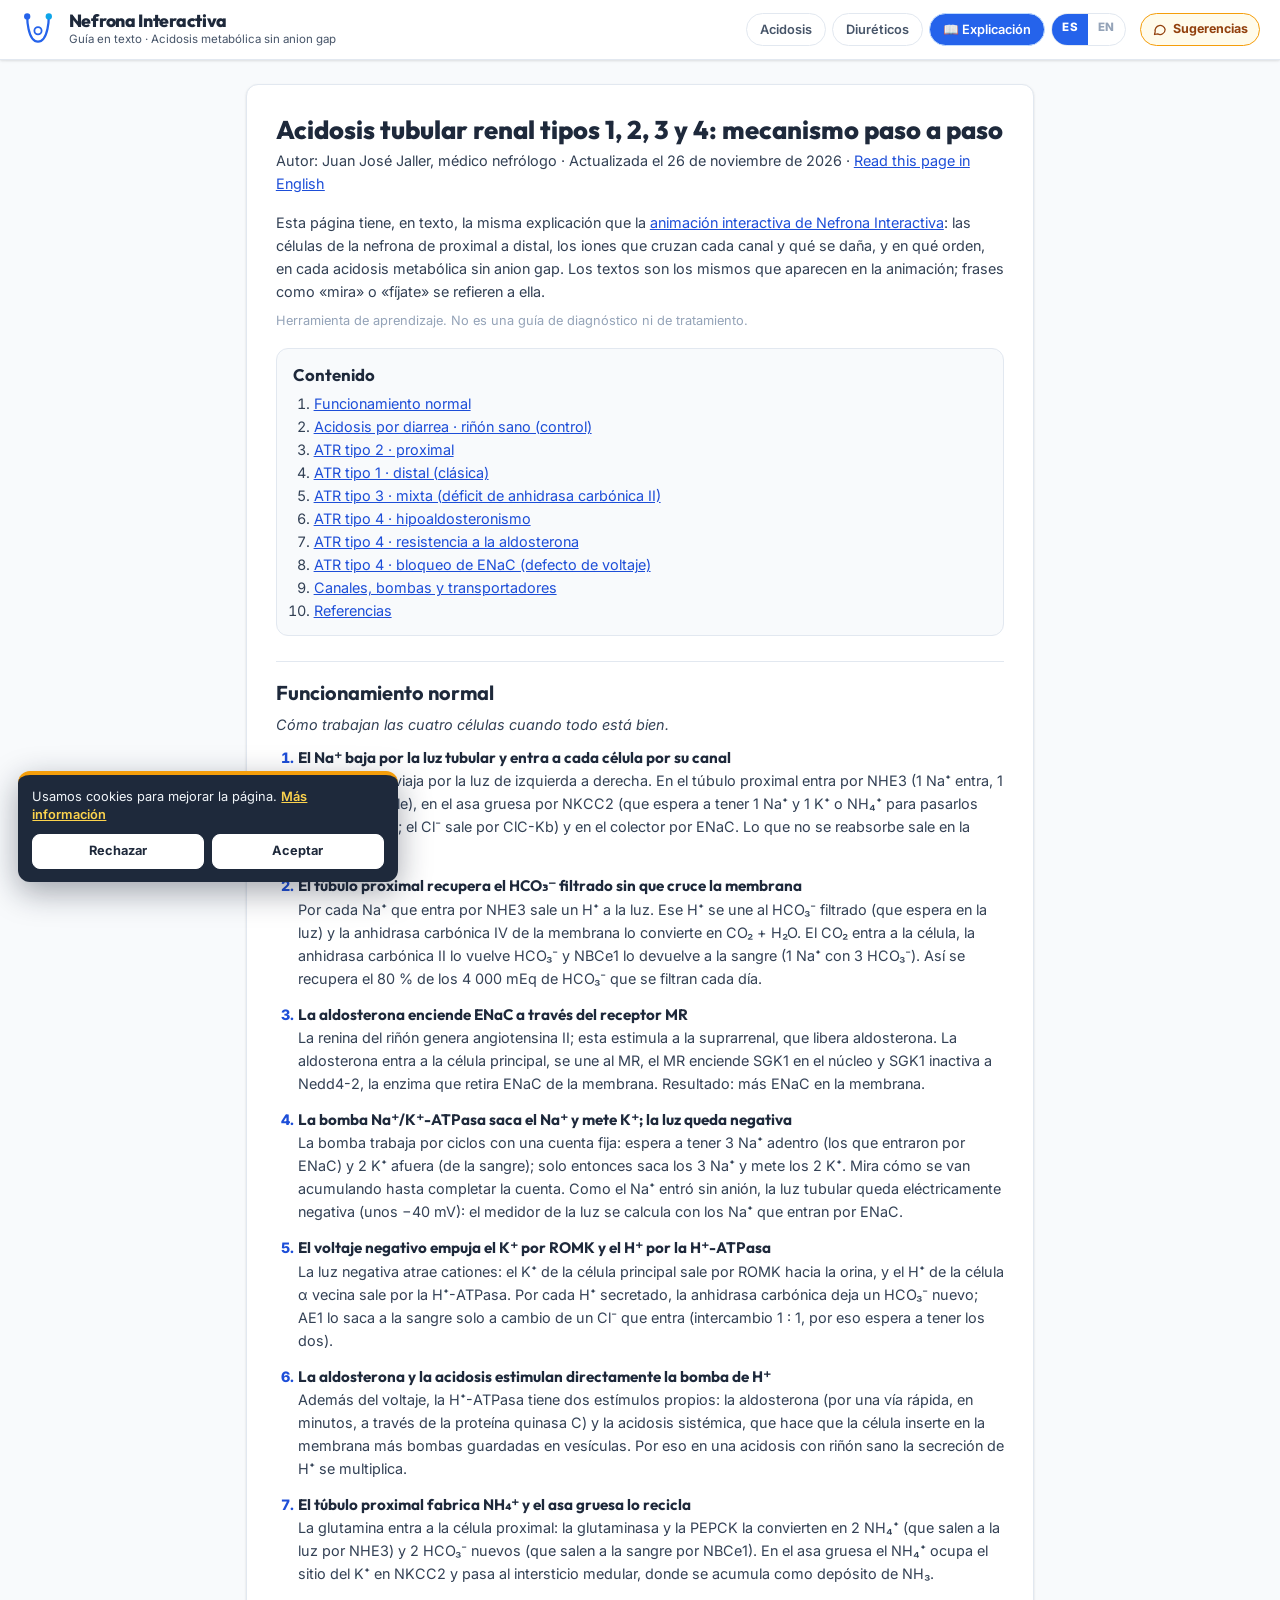
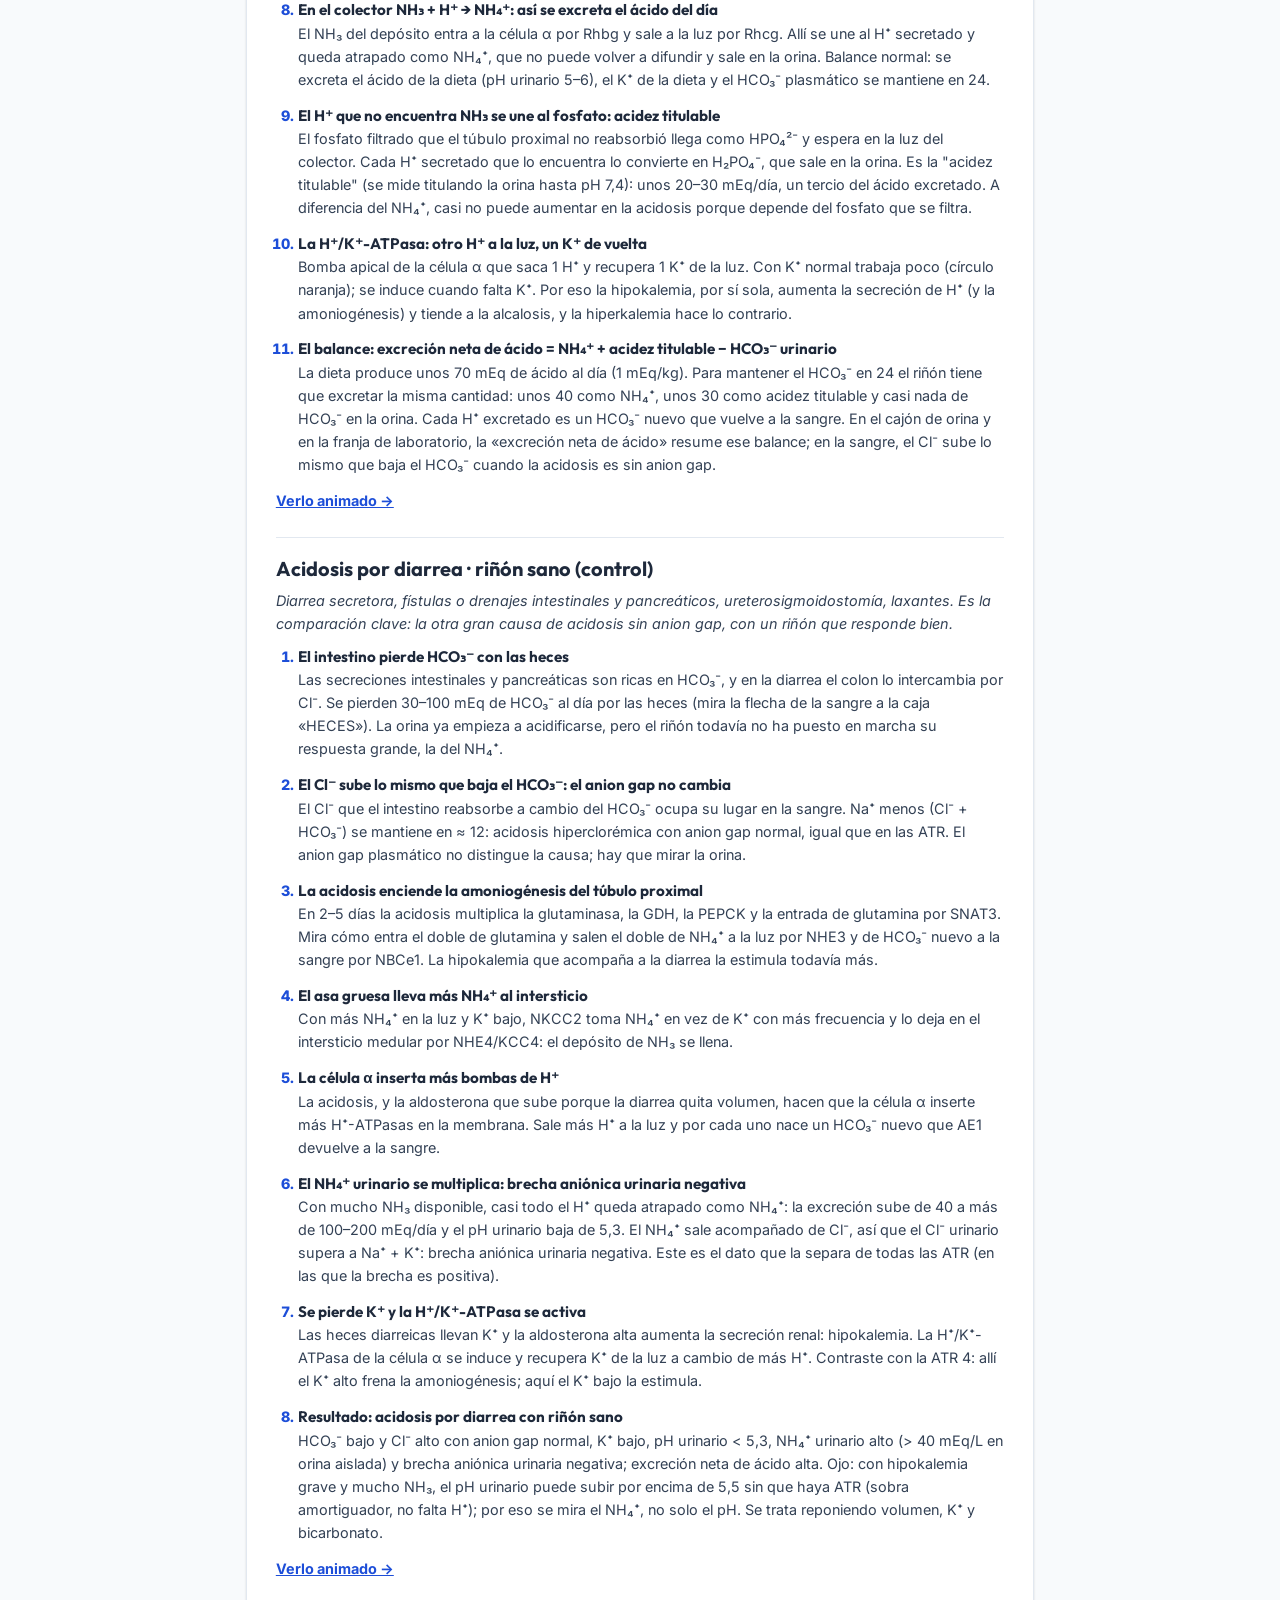
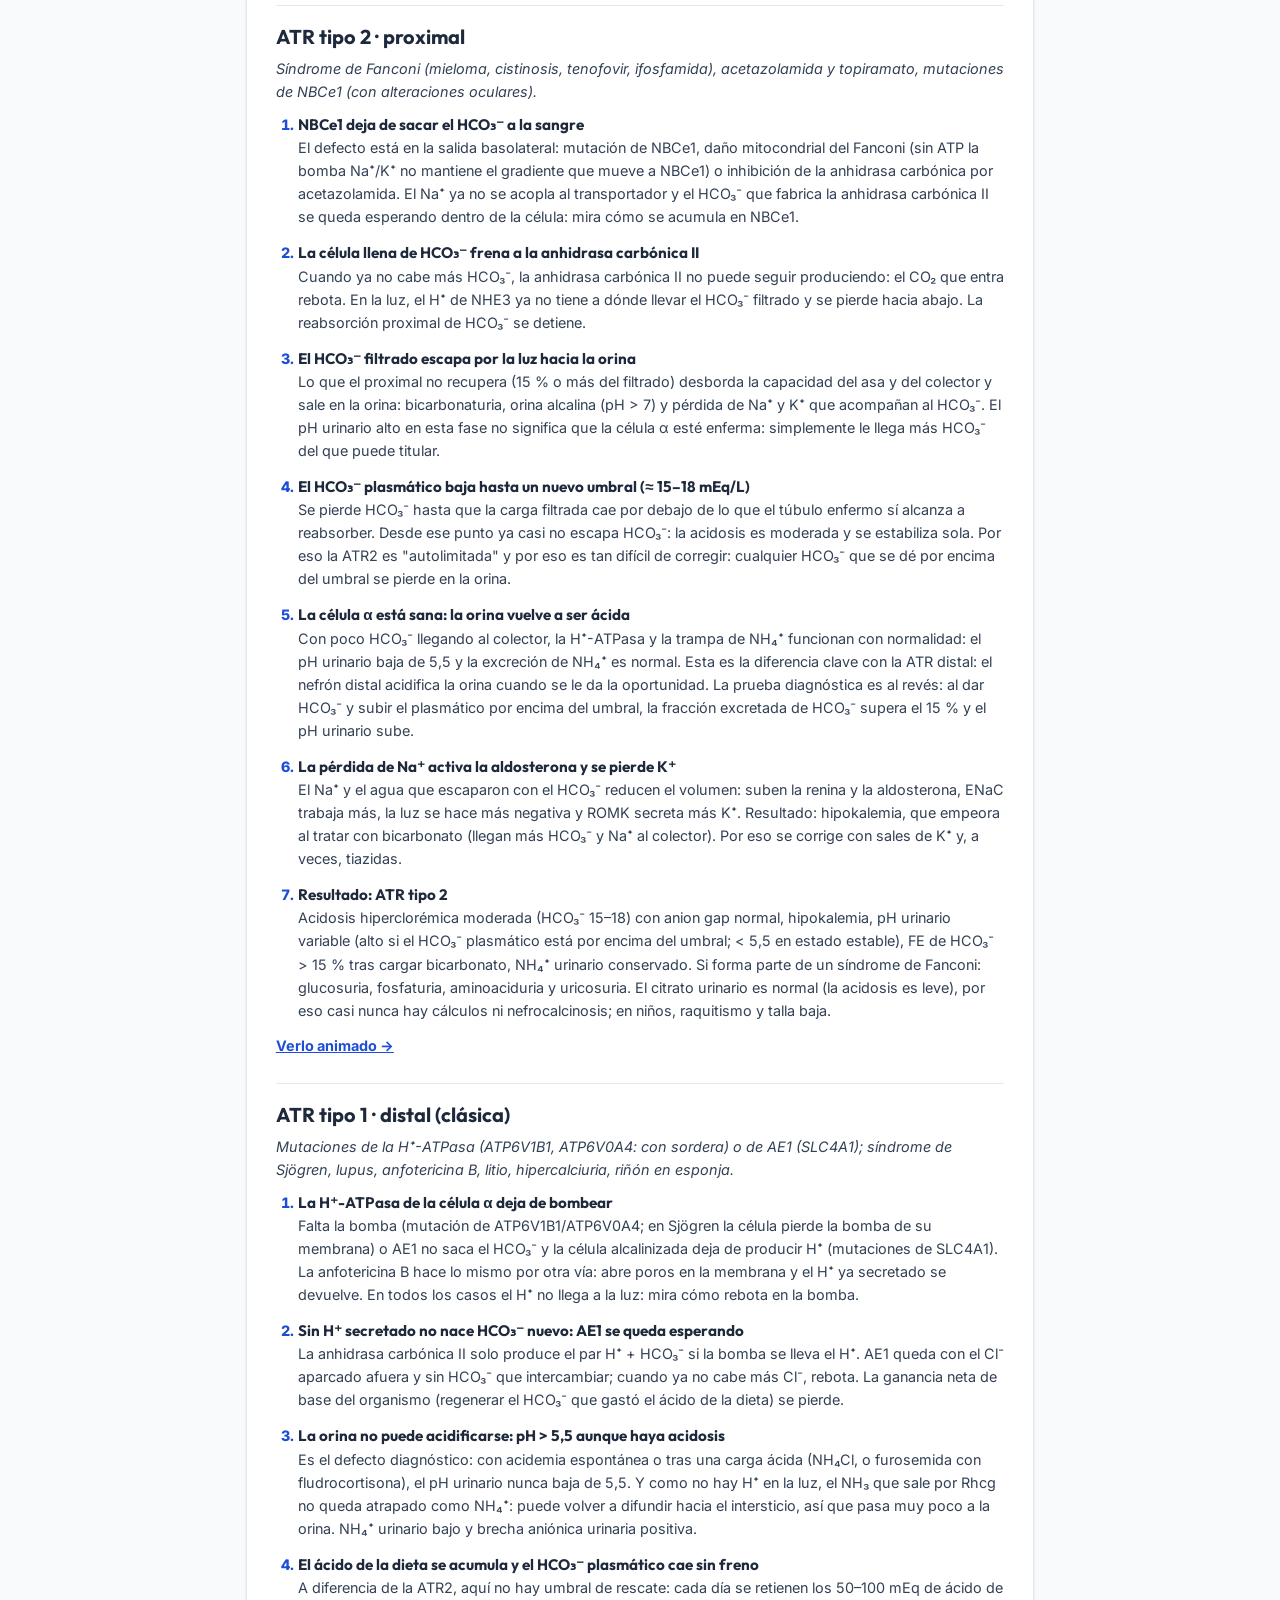
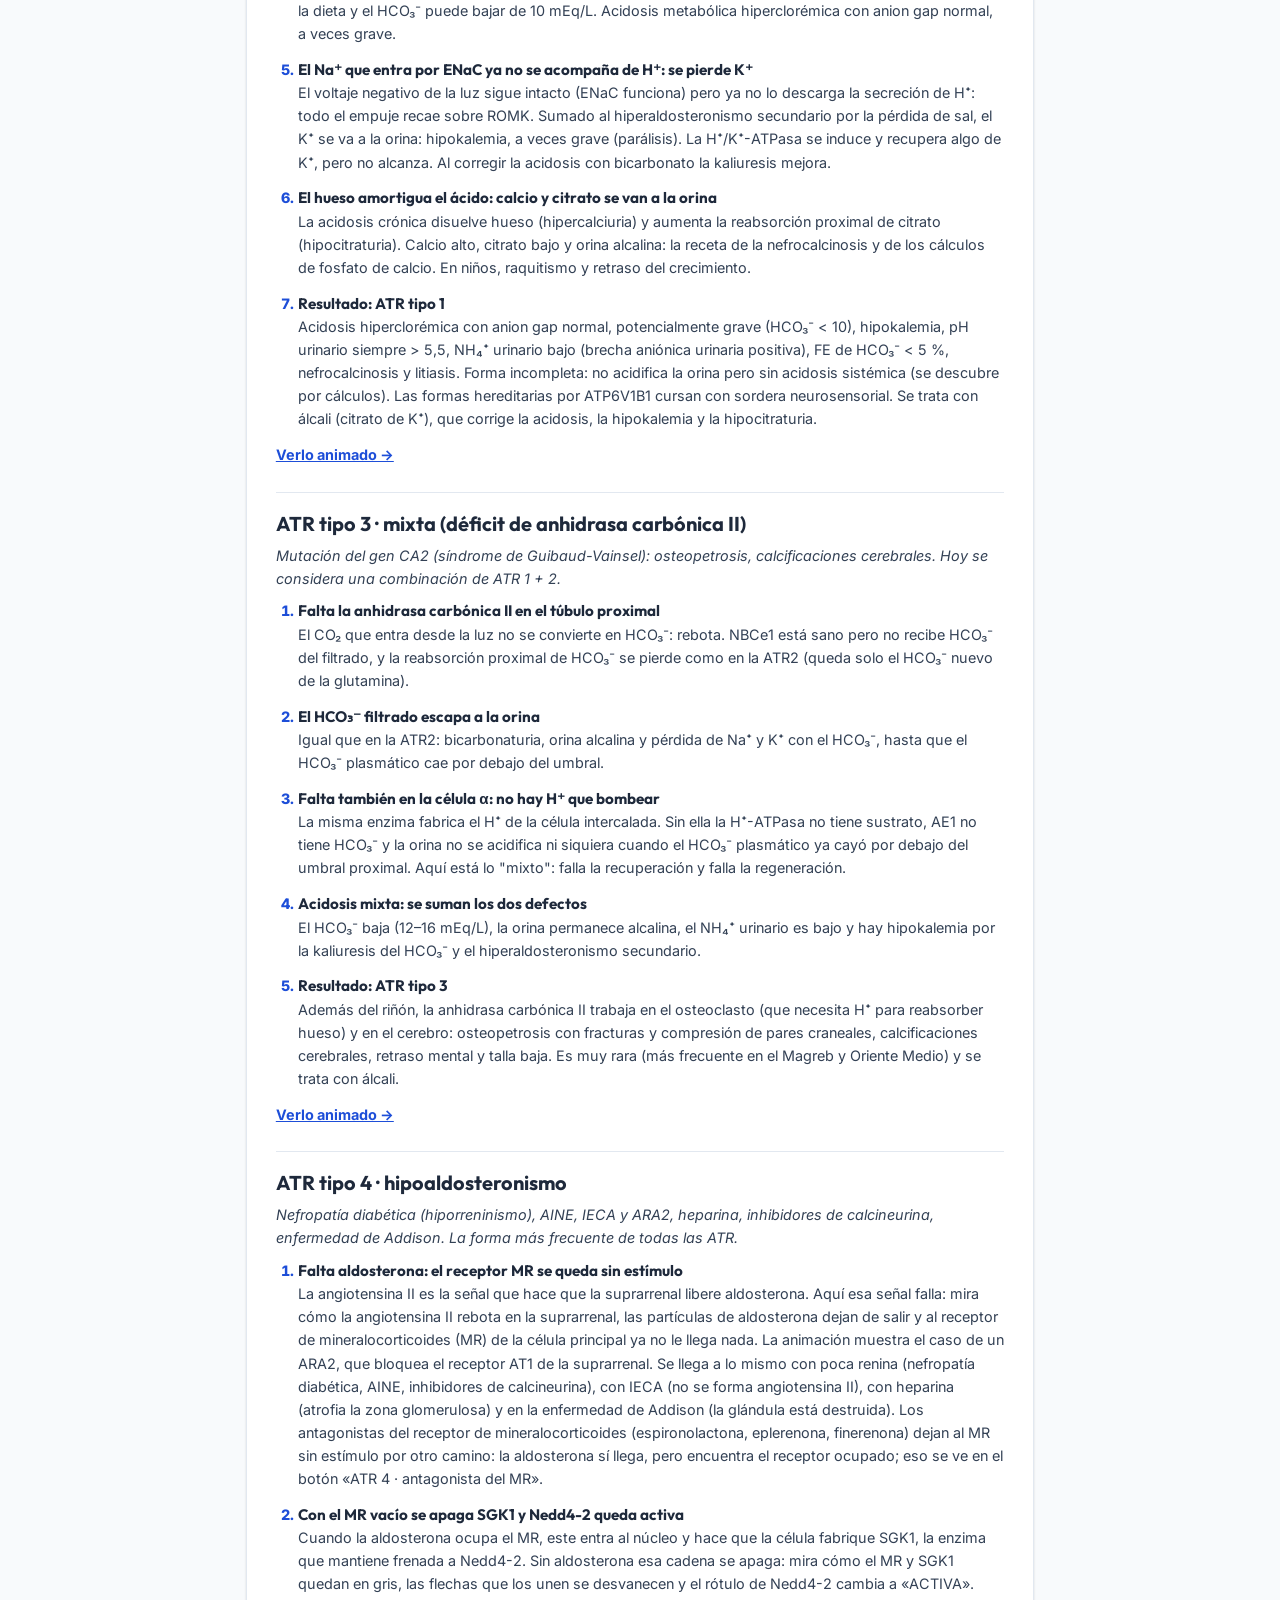
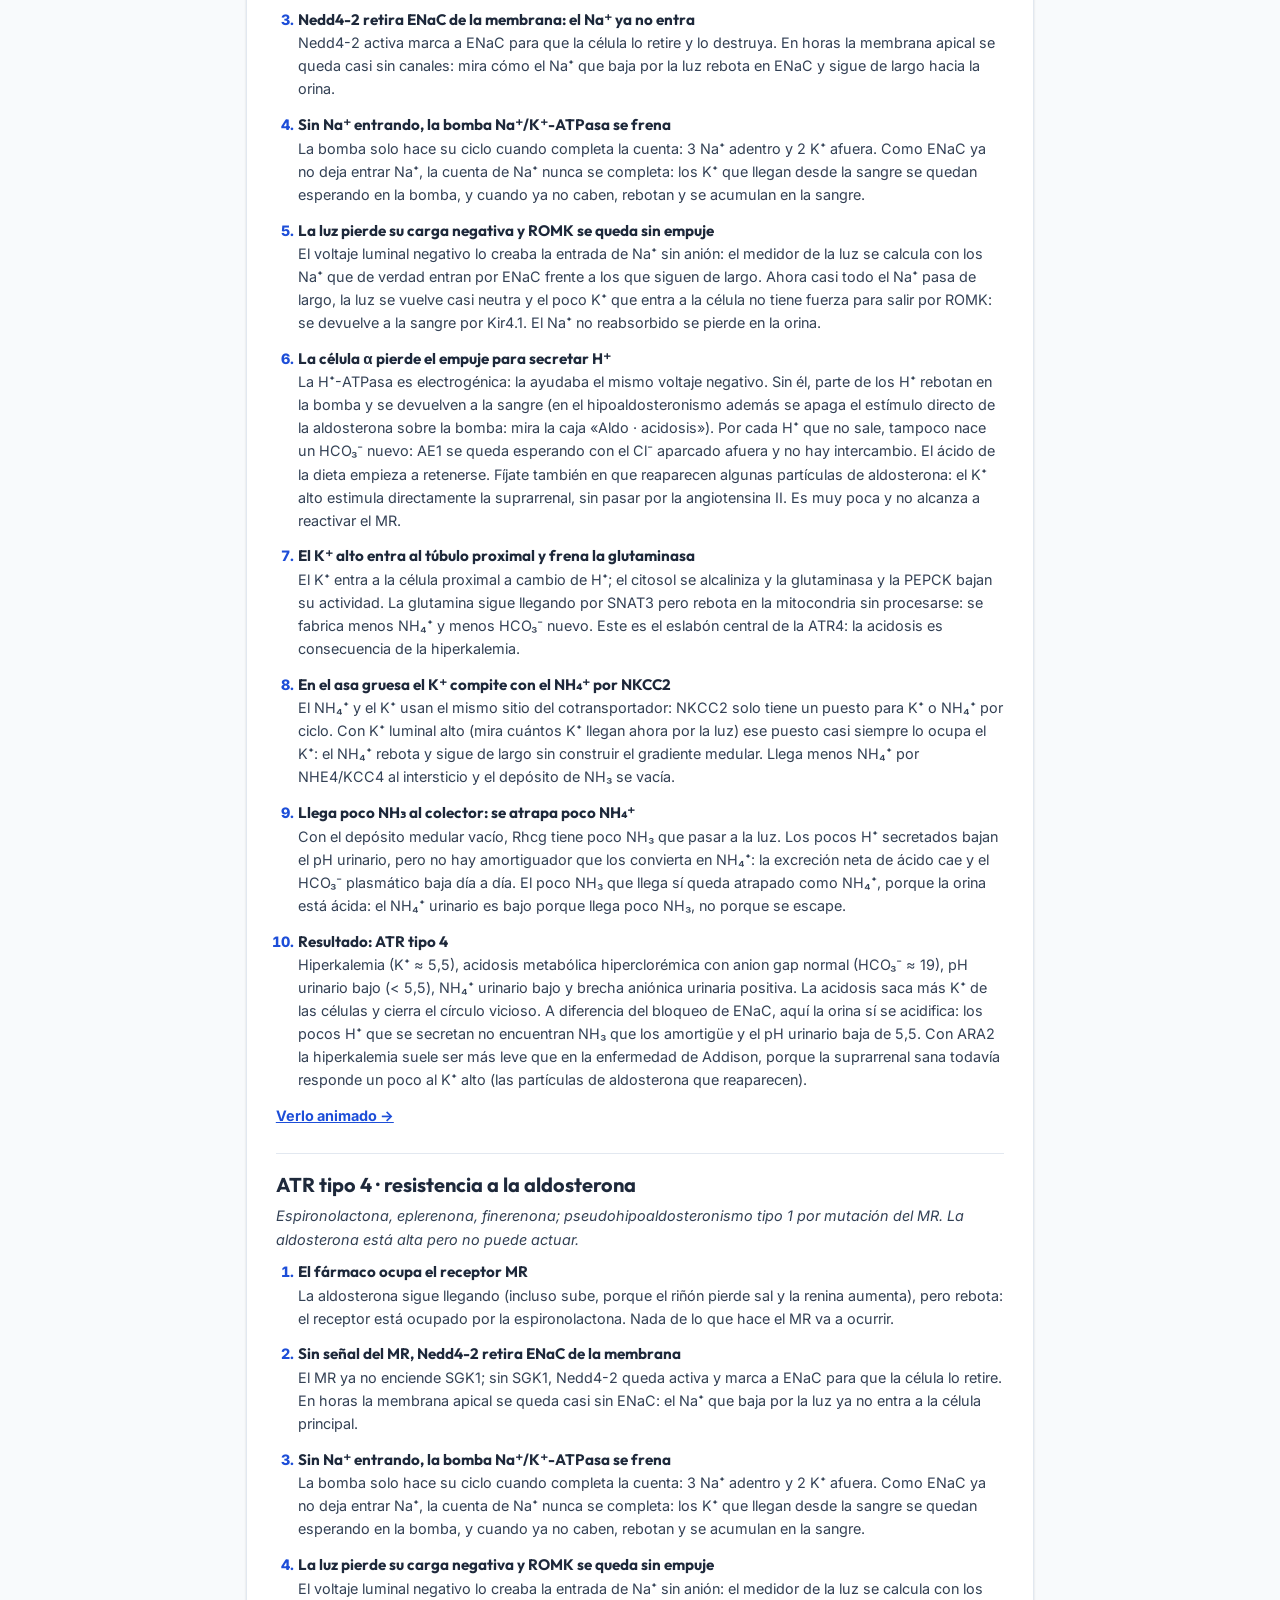
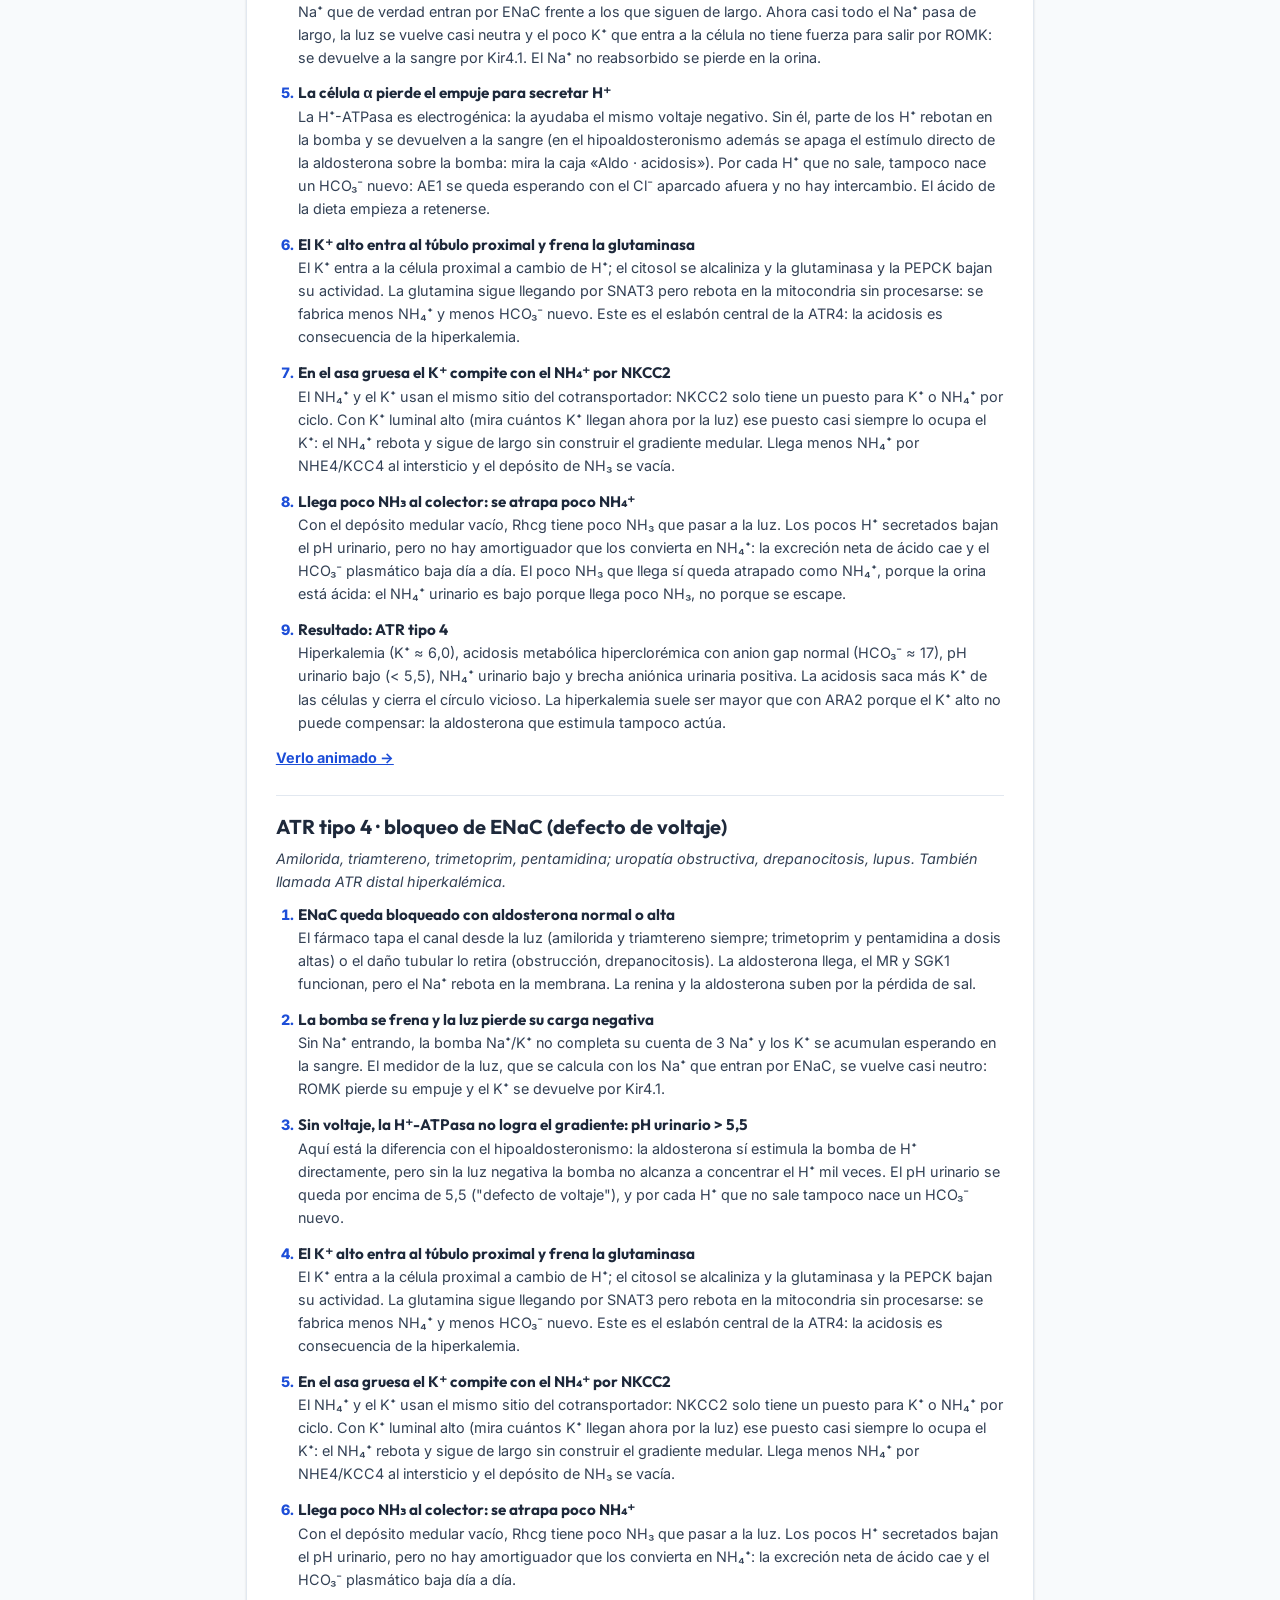
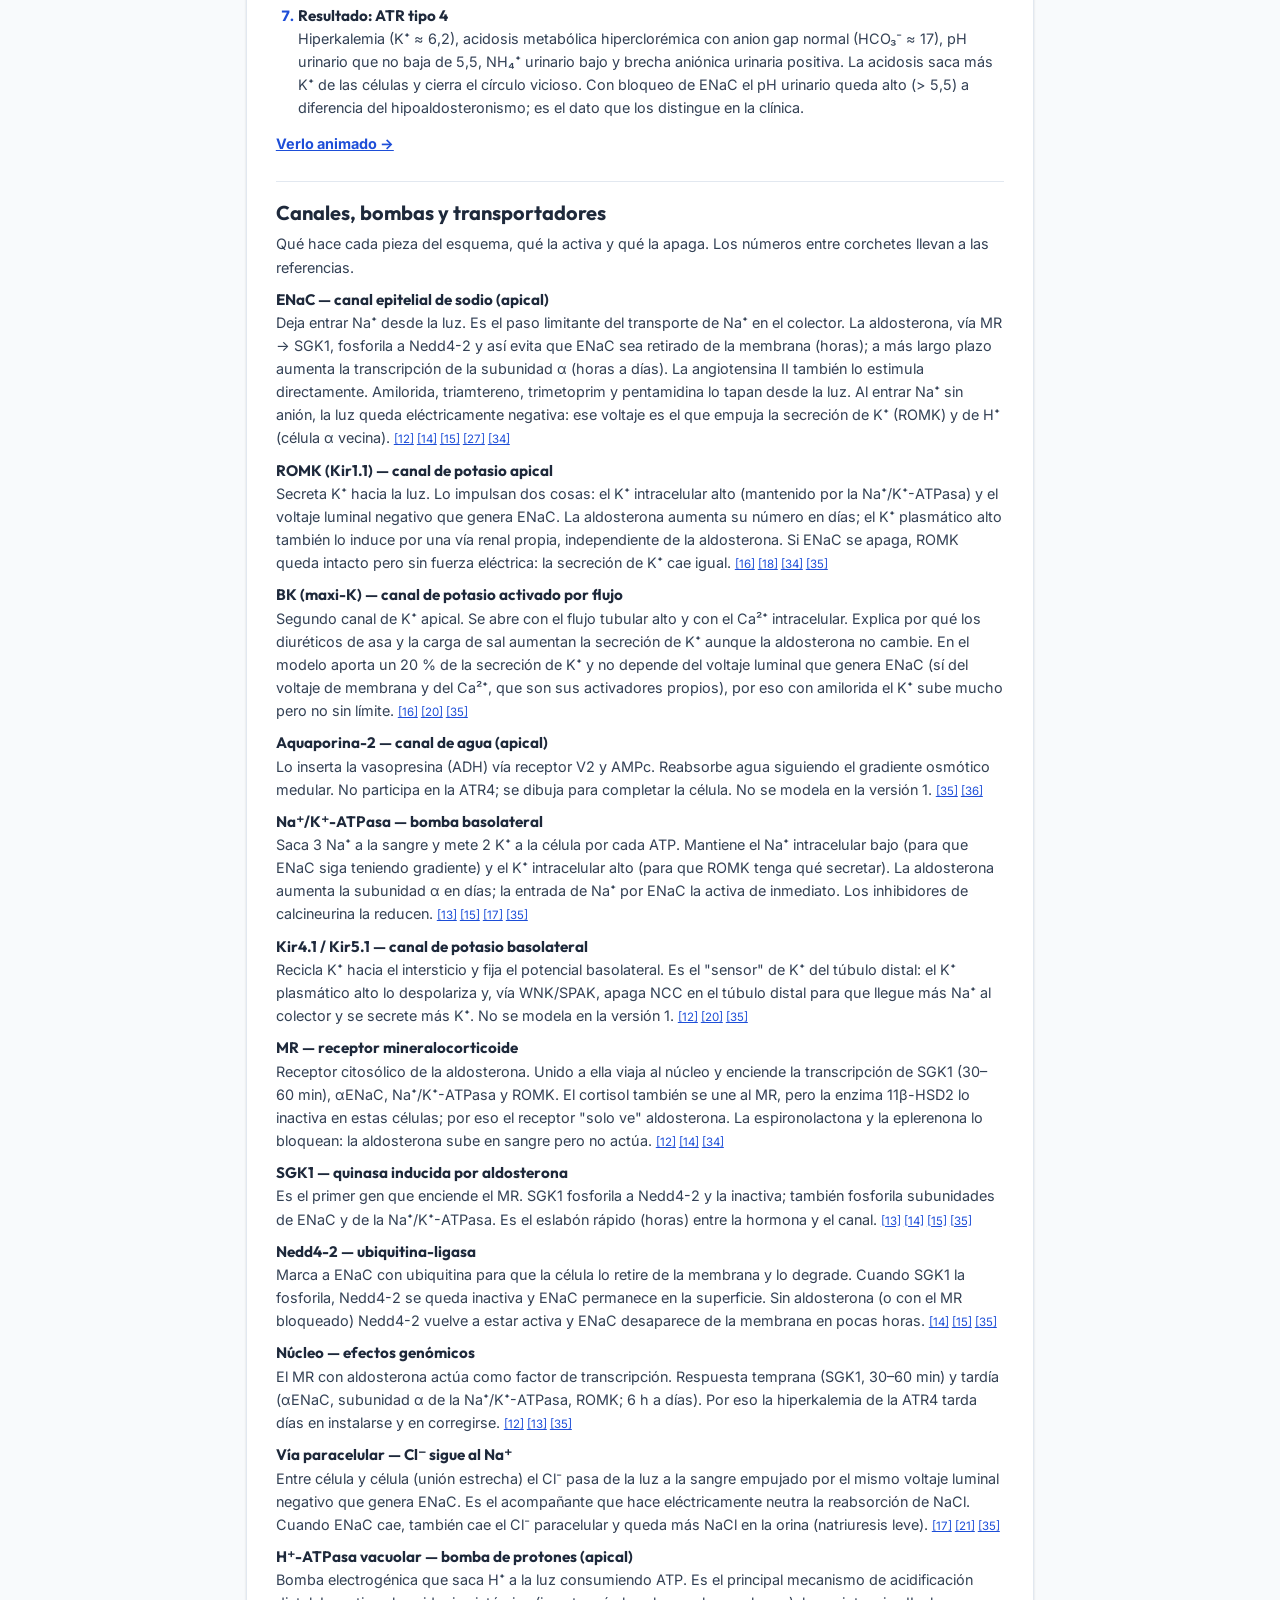
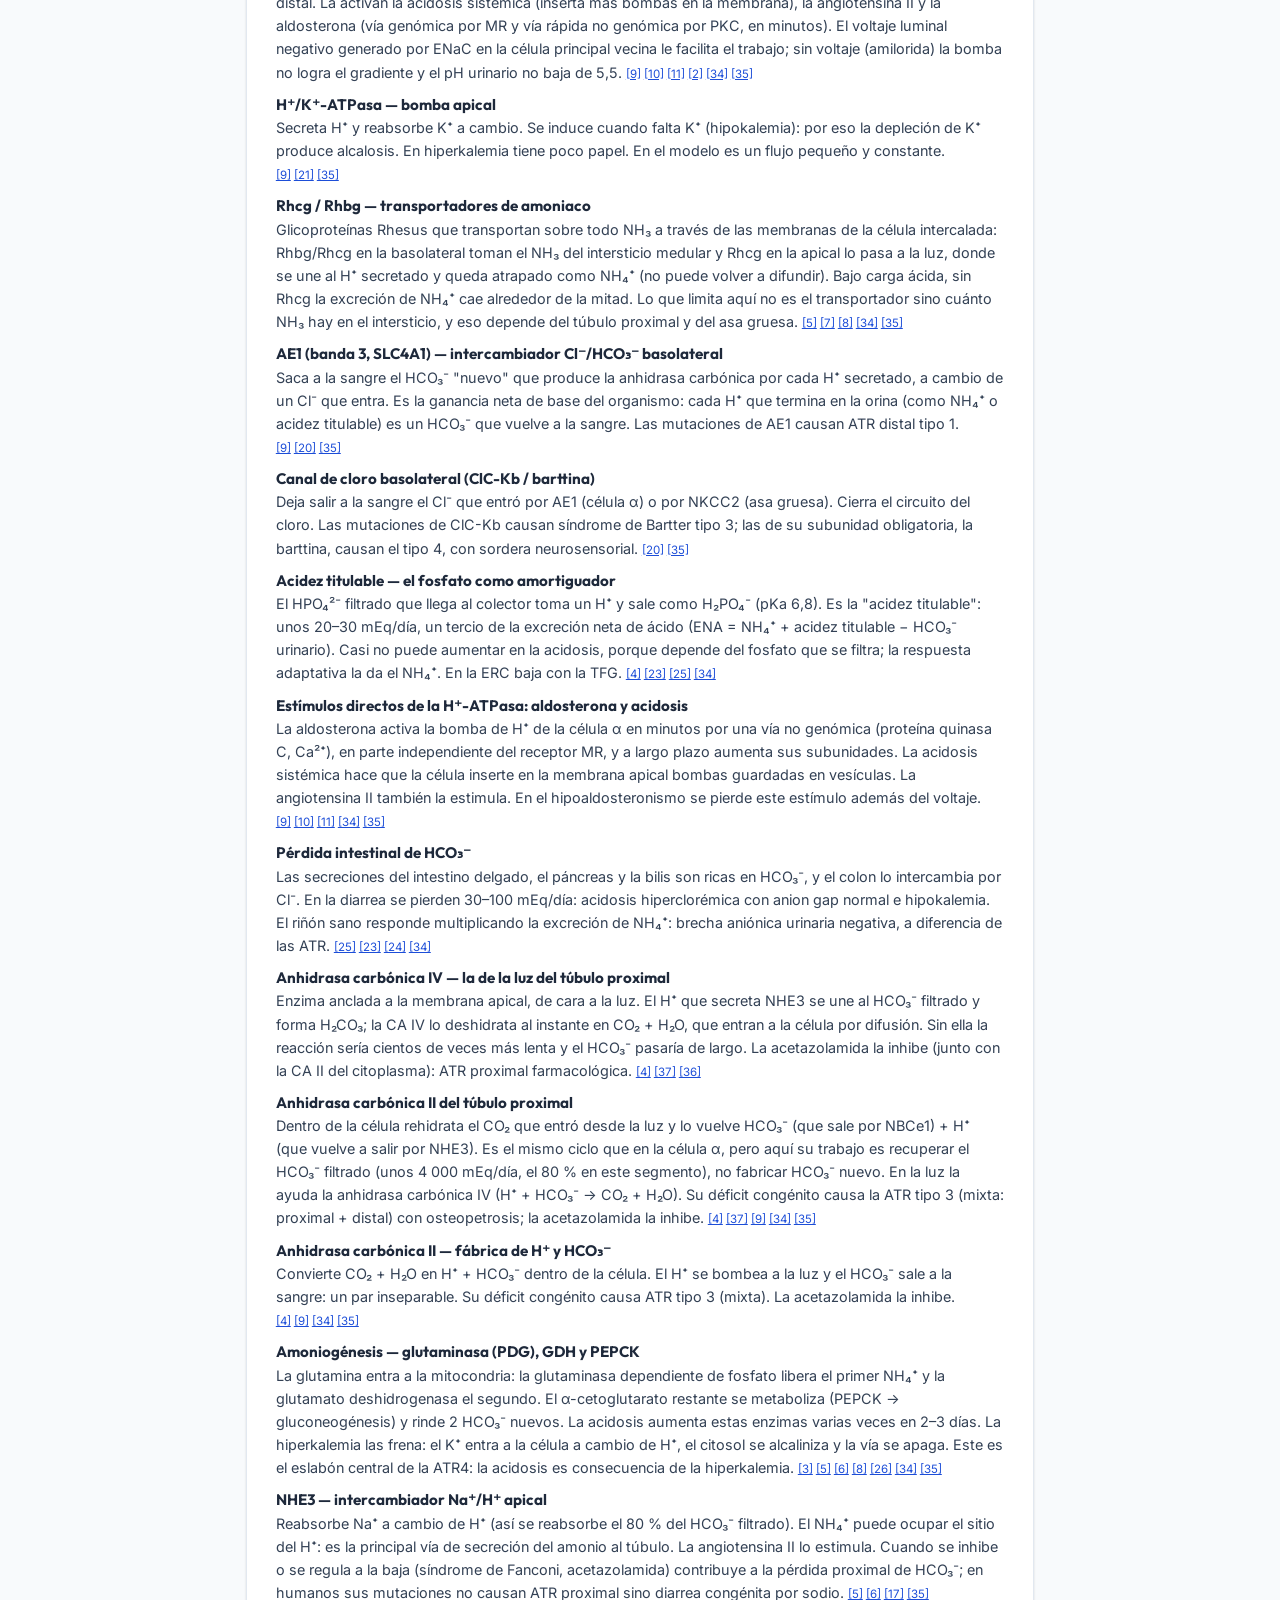
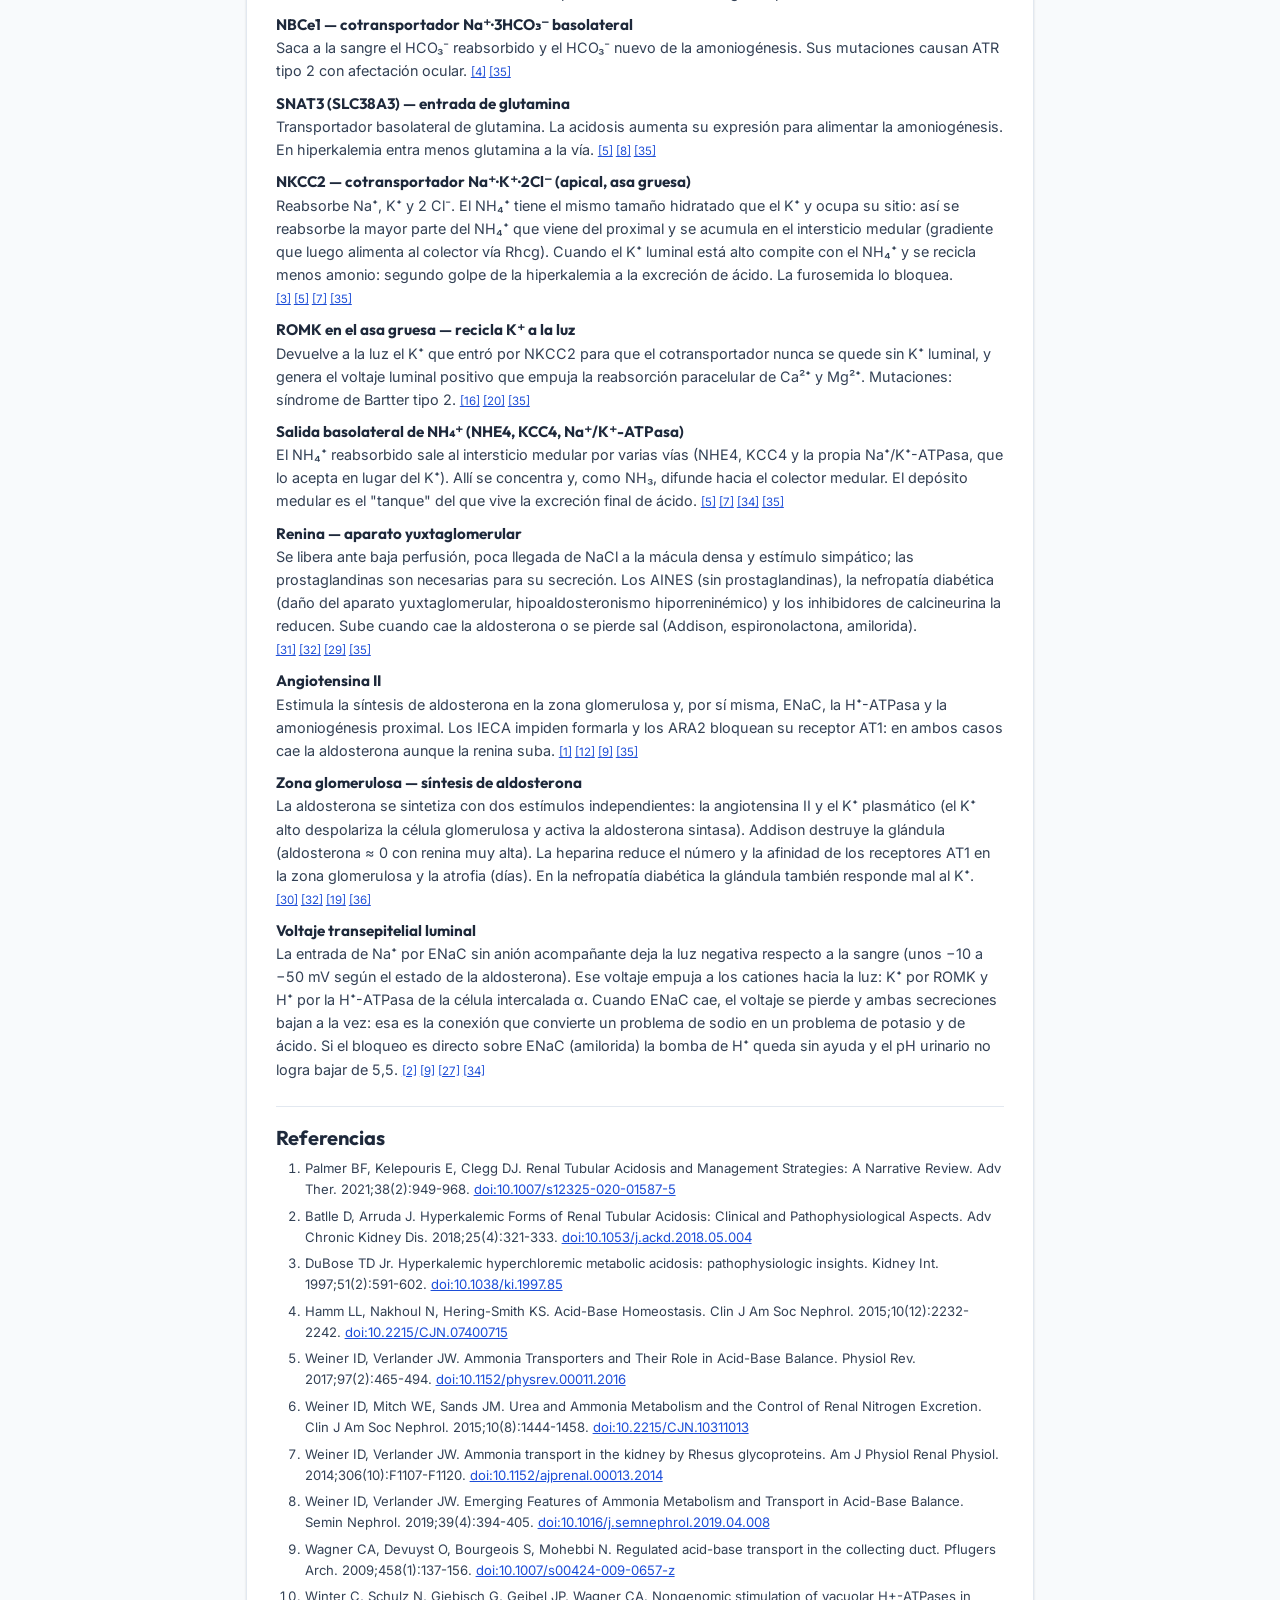
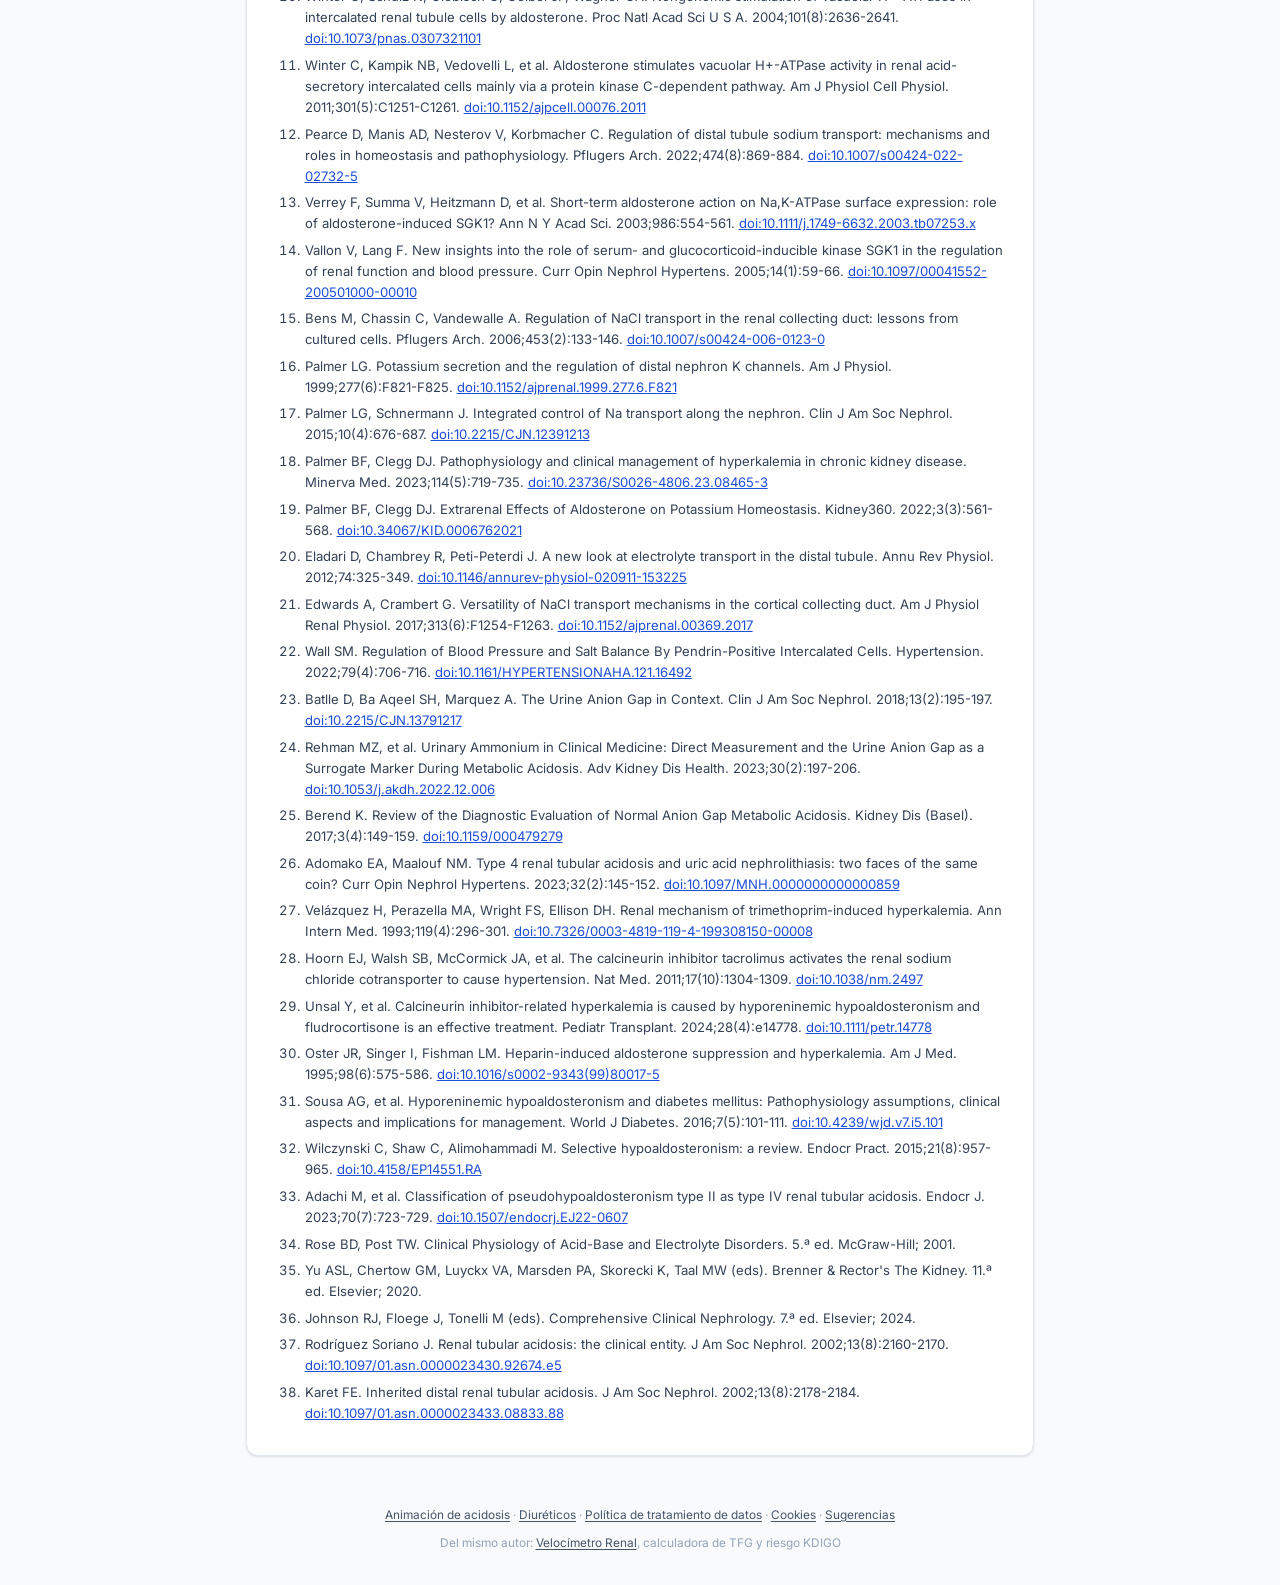
==== commit 0da3535e: "Enlace al Velocímetro Renal (mismo autor) en el pie, las guías y llms.txt Co-Authored-By: Claude Fab" ====
--- a/acidosis-tubular-renal.html
+++ b/acidosis-tubular-renal.html
@@ -25,7 +25,7 @@
   <link rel="preconnect" href="https://fonts.gstatic.com" crossorigin />
   <link href="https://fonts.googleapis.com/css2?family=Inter:wght@400;500;600;700;800&family=Outfit:wght@500;600;700;800&display=swap" rel="stylesheet" />
   <link rel="stylesheet" href="style.css?v=24" />
-  <script type="application/ld+json">{"@context":"https://schema.org","@type":["MedicalWebPage","LearningResource"],"@id":"https://nefrona-interactiva.com/acidosis-tubular-renal.html","url":"https://nefrona-interactiva.com/acidosis-tubular-renal.html","name":"Acidosis tubular renal tipos 1, 2, 3 y 4: mecanismo paso a paso","headline":"Acidosis tubular renal tipos 1, 2, 3 y 4: mecanismo paso a paso","description":"Explicación en texto, paso a paso, de la acidosis metabólica sin anion gap: cómo acidifica la orina la nefrona normal y qué se daña, y en qué orden, en la diarrea y en la acidosis tubular renal tipos 1, 2, 3 y 4. Con referencias.","inLanguage":"es","datePublished":"2026-11-24","dateModified":"2026-11-24","isAccessibleForFree":true,"learningResourceType":"Explicación paso a paso","educationalLevel":"Estudiantes de medicina, residentes y médicos","audience":{"@type":"MedicalAudience","audienceType":"Clinician"},"about":[{"@type":"MedicalCondition","name":"Acidosis tubular renal"},{"@type":"MedicalCondition","name":"Acidosis metabólica sin anion gap"}],"author":{"@type":"Person","name":"Juan José Jaller","jobTitle":"Médico nefrólogo","medicalSpecialty":"Nephrology","url":"https://www.instagram.com/kidneyedu/"},"publisher":{"@type":"Organization","name":"Nefrona Interactiva","url":"https://nefrona-interactiva.com/"},"isPartOf":{"@type":"WebSite","name":"Nefrona Interactiva","url":"https://nefrona-interactiva.com/"},"image":"https://nefrona-interactiva.com/img/og.png","hasPart":[{"@type":"WebPageElement","name":"Funcionamiento normal","url":"https://nefrona-interactiva.com/acidosis-tubular-renal.html#normal"},{"@type":"WebPageElement","name":"Acidosis por diarrea · riñón sano (control)","url":"https://nefrona-interactiva.com/acidosis-tubular-renal.html#diarrea"},{"@type":"WebPageElement","name":"ATR tipo 2 · proximal","url":"https://nefrona-interactiva.com/acidosis-tubular-renal.html#atr2"},{"@type":"WebPageElement","name":"ATR tipo 1 · distal (clásica)","url":"https://nefrona-interactiva.com/acidosis-tubular-renal.html#atr1"},{"@type":"WebPageElement","name":"ATR tipo 3 · mixta (déficit de anhidrasa carbónica II)","url":"https://nefrona-interactiva.com/acidosis-tubular-renal.html#atr3"},{"@type":"WebPageElement","name":"ATR tipo 4 · hipoaldosteronismo","url":"https://nefrona-interactiva.com/acidosis-tubular-renal.html#atr4h"},{"@type":"WebPageElement","name":"ATR tipo 4 · resistencia a la aldosterona","url":"https://nefrona-interactiva.com/acidosis-tubular-renal.html#atr4r"},{"@type":"WebPageElement","name":"ATR tipo 4 · bloqueo de ENaC (defecto de voltaje)","url":"https://nefrona-interactiva.com/acidosis-tubular-renal.html#atr4v"}],"citation":["https://doi.org/10.1007/s12325-020-01587-5","https://doi.org/10.1053/j.ackd.2018.05.004","https://doi.org/10.1038/ki.1997.85","https://doi.org/10.2215/CJN.07400715","https://doi.org/10.1152/physrev.00011.2016","https://doi.org/10.2215/CJN.10311013","https://doi.org/10.1152/ajprenal.00013.2014","https://doi.org/10.1016/j.semnephrol.2019.04.008","https://doi.org/10.1007/s00424-009-0657-z","https://doi.org/10.1073/pnas.0307321101","https://doi.org/10.1152/ajpcell.00076.2011","https://doi.org/10.1007/s00424-022-02732-5","https://doi.org/10.1111/j.1749-6632.2003.tb07253.x","https://doi.org/10.1097/00041552-200501000-00010","https://doi.org/10.1007/s00424-006-0123-0","https://doi.org/10.1152/ajprenal.1999.277.6.F821","https://doi.org/10.2215/CJN.12391213","https://doi.org/10.23736/S0026-4806.23.08465-3","https://doi.org/10.34067/KID.0006762021","https://doi.org/10.1146/annurev-physiol-020911-153225","https://doi.org/10.1152/ajprenal.00369.2017","https://doi.org/10.1161/HYPERTENSIONAHA.121.16492","https://doi.org/10.2215/CJN.13791217","https://doi.org/10.1053/j.akdh.2022.12.006","https://doi.org/10.1159/000479279","https://doi.org/10.1097/MNH.0000000000000859","https://doi.org/10.7326/0003-4819-119-4-199308150-00008","https://doi.org/10.1038/nm.2497","https://doi.org/10.1111/petr.14778","https://doi.org/10.1016/s0002-9343(99)80017-5","https://doi.org/10.4239/wjd.v7.i5.101","https://doi.org/10.4158/EP14551.RA","https://doi.org/10.1507/endocrj.EJ22-0607","Rose BD, Post TW. Clinical Physiology of Acid-Base and Electrolyte Disorders. 5.ª ed. McGraw-Hill; 2001.","Yu ASL, Chertow GM, Luyckx VA, Marsden PA, Skorecki K, Taal MW (eds). Brenner & Rector's The Kidney. 11.ª ed. Elsevier; 2020.","Johnson RJ, Floege J, Tonelli M (eds). Comprehensive Clinical Nephrology. 7.ª ed. Elsevier; 2024.","https://doi.org/10.1097/01.asn.0000023430.92674.e5","https://doi.org/10.1097/01.asn.0000023433.08833.88"]}</script>
+  <script type="application/ld+json">{"@context":"https://schema.org","@type":["MedicalWebPage","LearningResource"],"@id":"https://nefrona-interactiva.com/acidosis-tubular-renal.html","url":"https://nefrona-interactiva.com/acidosis-tubular-renal.html","name":"Acidosis tubular renal tipos 1, 2, 3 y 4: mecanismo paso a paso","headline":"Acidosis tubular renal tipos 1, 2, 3 y 4: mecanismo paso a paso","description":"Explicación en texto, paso a paso, de la acidosis metabólica sin anion gap: cómo acidifica la orina la nefrona normal y qué se daña, y en qué orden, en la diarrea y en la acidosis tubular renal tipos 1, 2, 3 y 4. Con referencias.","inLanguage":"es","datePublished":"2026-11-24","dateModified":"2026-11-26","isAccessibleForFree":true,"learningResourceType":"Explicación paso a paso","educationalLevel":"Estudiantes de medicina, residentes y médicos","audience":{"@type":"MedicalAudience","audienceType":"Clinician"},"about":[{"@type":"MedicalCondition","name":"Acidosis tubular renal"},{"@type":"MedicalCondition","name":"Acidosis metabólica sin anion gap"}],"author":{"@type":"Person","name":"Juan José Jaller","jobTitle":"Médico nefrólogo","medicalSpecialty":"Nephrology","url":"https://www.instagram.com/kidneyedu/"},"publisher":{"@type":"Organization","name":"Nefrona Interactiva","url":"https://nefrona-interactiva.com/"},"isPartOf":{"@type":"WebSite","name":"Nefrona Interactiva","url":"https://nefrona-interactiva.com/"},"image":"https://nefrona-interactiva.com/img/og.png","hasPart":[{"@type":"WebPageElement","name":"Funcionamiento normal","url":"https://nefrona-interactiva.com/acidosis-tubular-renal.html#normal"},{"@type":"WebPageElement","name":"Acidosis por diarrea · riñón sano (control)","url":"https://nefrona-interactiva.com/acidosis-tubular-renal.html#diarrea"},{"@type":"WebPageElement","name":"ATR tipo 2 · proximal","url":"https://nefrona-interactiva.com/acidosis-tubular-renal.html#atr2"},{"@type":"WebPageElement","name":"ATR tipo 1 · distal (clásica)","url":"https://nefrona-interactiva.com/acidosis-tubular-renal.html#atr1"},{"@type":"WebPageElement","name":"ATR tipo 3 · mixta (déficit de anhidrasa carbónica II)","url":"https://nefrona-interactiva.com/acidosis-tubular-renal.html#atr3"},{"@type":"WebPageElement","name":"ATR tipo 4 · hipoaldosteronismo","url":"https://nefrona-interactiva.com/acidosis-tubular-renal.html#atr4h"},{"@type":"WebPageElement","name":"ATR tipo 4 · resistencia a la aldosterona","url":"https://nefrona-interactiva.com/acidosis-tubular-renal.html#atr4r"},{"@type":"WebPageElement","name":"ATR tipo 4 · bloqueo de ENaC (defecto de voltaje)","url":"https://nefrona-interactiva.com/acidosis-tubular-renal.html#atr4v"}],"citation":["https://doi.org/10.1007/s12325-020-01587-5","https://doi.org/10.1053/j.ackd.2018.05.004","https://doi.org/10.1038/ki.1997.85","https://doi.org/10.2215/CJN.07400715","https://doi.org/10.1152/physrev.00011.2016","https://doi.org/10.2215/CJN.10311013","https://doi.org/10.1152/ajprenal.00013.2014","https://doi.org/10.1016/j.semnephrol.2019.04.008","https://doi.org/10.1007/s00424-009-0657-z","https://doi.org/10.1073/pnas.0307321101","https://doi.org/10.1152/ajpcell.00076.2011","https://doi.org/10.1007/s00424-022-02732-5","https://doi.org/10.1111/j.1749-6632.2003.tb07253.x","https://doi.org/10.1097/00041552-200501000-00010","https://doi.org/10.1007/s00424-006-0123-0","https://doi.org/10.1152/ajprenal.1999.277.6.F821","https://doi.org/10.2215/CJN.12391213","https://doi.org/10.23736/S0026-4806.23.08465-3","https://doi.org/10.34067/KID.0006762021","https://doi.org/10.1146/annurev-physiol-020911-153225","https://doi.org/10.1152/ajprenal.00369.2017","https://doi.org/10.1161/HYPERTENSIONAHA.121.16492","https://doi.org/10.2215/CJN.13791217","https://doi.org/10.1053/j.akdh.2022.12.006","https://doi.org/10.1159/000479279","https://doi.org/10.1097/MNH.0000000000000859","https://doi.org/10.7326/0003-4819-119-4-199308150-00008","https://doi.org/10.1038/nm.2497","https://doi.org/10.1111/petr.14778","https://doi.org/10.1016/s0002-9343(99)80017-5","https://doi.org/10.4239/wjd.v7.i5.101","https://doi.org/10.4158/EP14551.RA","https://doi.org/10.1507/endocrj.EJ22-0607","Rose BD, Post TW. Clinical Physiology of Acid-Base and Electrolyte Disorders. 5.ª ed. McGraw-Hill; 2001.","Yu ASL, Chertow GM, Luyckx VA, Marsden PA, Skorecki K, Taal MW (eds). Brenner & Rector's The Kidney. 11.ª ed. Elsevier; 2020.","Johnson RJ, Floege J, Tonelli M (eds). Comprehensive Clinical Nephrology. 7.ª ed. Elsevier; 2024.","https://doi.org/10.1097/01.asn.0000023430.92674.e5","https://doi.org/10.1097/01.asn.0000023433.08833.88"]}</script>
 </head>
 <body>
 
@@ -57,7 +57,7 @@
 <main class="pv-main gt-main">
   <article class="card pv-card gt">
     <h1 class="pv-titulo">Acidosis tubular renal tipos 1, 2, 3 y 4: mecanismo paso a paso</h1>
-    <p class="pv-fecha">Autor: Juan José Jaller, médico nefrólogo · Actualizada el <time datetime="2026-11-24">24 de noviembre de 2026</time> · <a href="renal-tubular-acidosis.html" hreflang="en">Read this page in English</a></p>
+    <p class="pv-fecha">Autor: Juan José Jaller, médico nefrólogo · Actualizada el <time datetime="2026-11-26">26 de noviembre de 2026</time> · <a href="renal-tubular-acidosis.html" hreflang="en">Read this page in English</a></p>
     <p>Esta página tiene, en texto, la misma explicación que la <a href="index.html">animación interactiva de Nefrona Interactiva</a>: las células de la nefrona de proximal a distal, los iones que cruzan cada canal y qué se daña, y en qué orden, en cada acidosis metabólica sin anion gap. Los textos son los mismos que aparecen en la animación; frases como «mira» o «fíjate» se refieren a ella.</p>
     <p class="gt-aviso">Herramienta de aprendizaje. No es una guía de diagnóstico ni de tratamiento.</p>
 
@@ -295,9 +295,10 @@
     · <a href="privacidad.html">Política de tratamiento de datos</a>
     · <a href="#" data-cookies>Cookies</a>
     · <a href="#" data-buzon>Sugerencias</a></p>
+  <p class="pie-legal">Del mismo autor: <a href="https://velocimetrorenal.com/?lang=es">Velocímetro Renal</a>, calculadora de TFG y riesgo KDIGO</p>
 </footer>
 
-<script src="js/i18n.js?v=21"></script>
+<script src="js/i18n.js?v=22"></script>
 <script src="js/analitica.js?v=18"></script>
 <script src="js/buzon.js?v=2"></script>
 </body>
